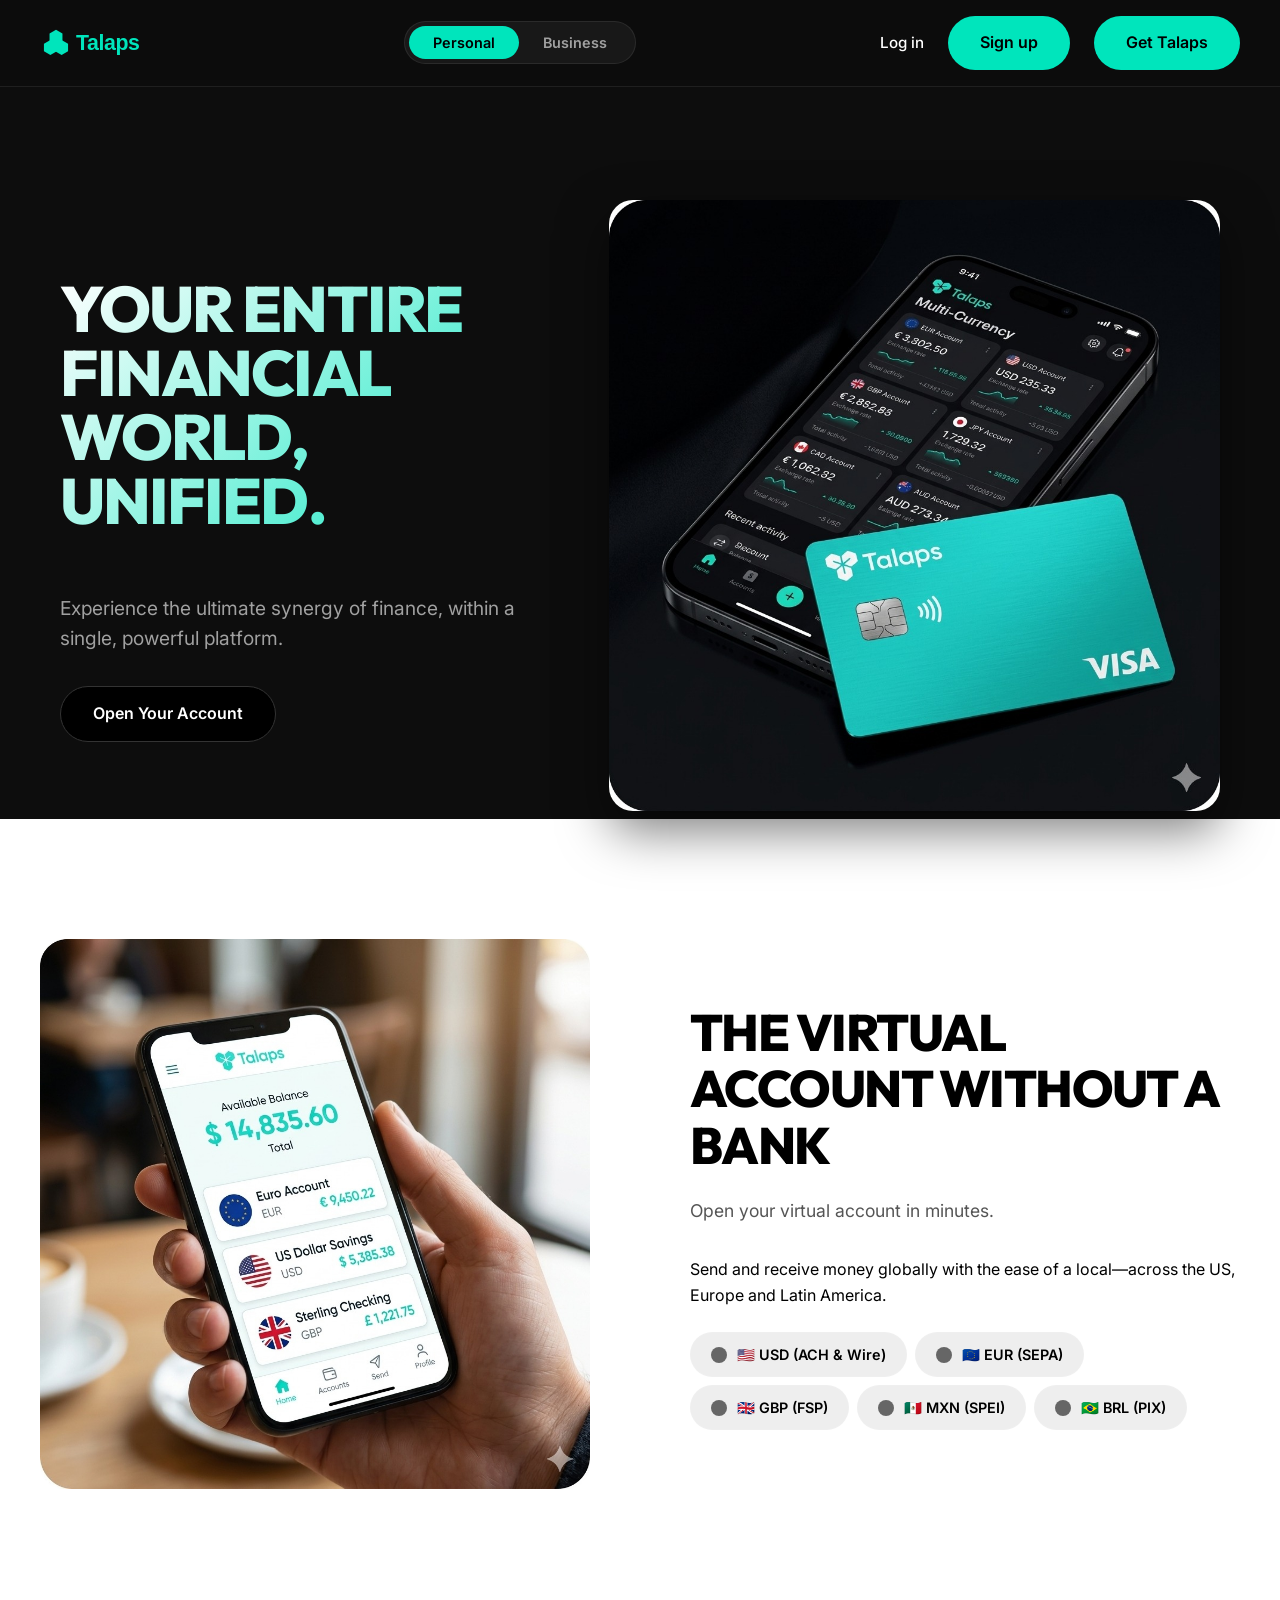
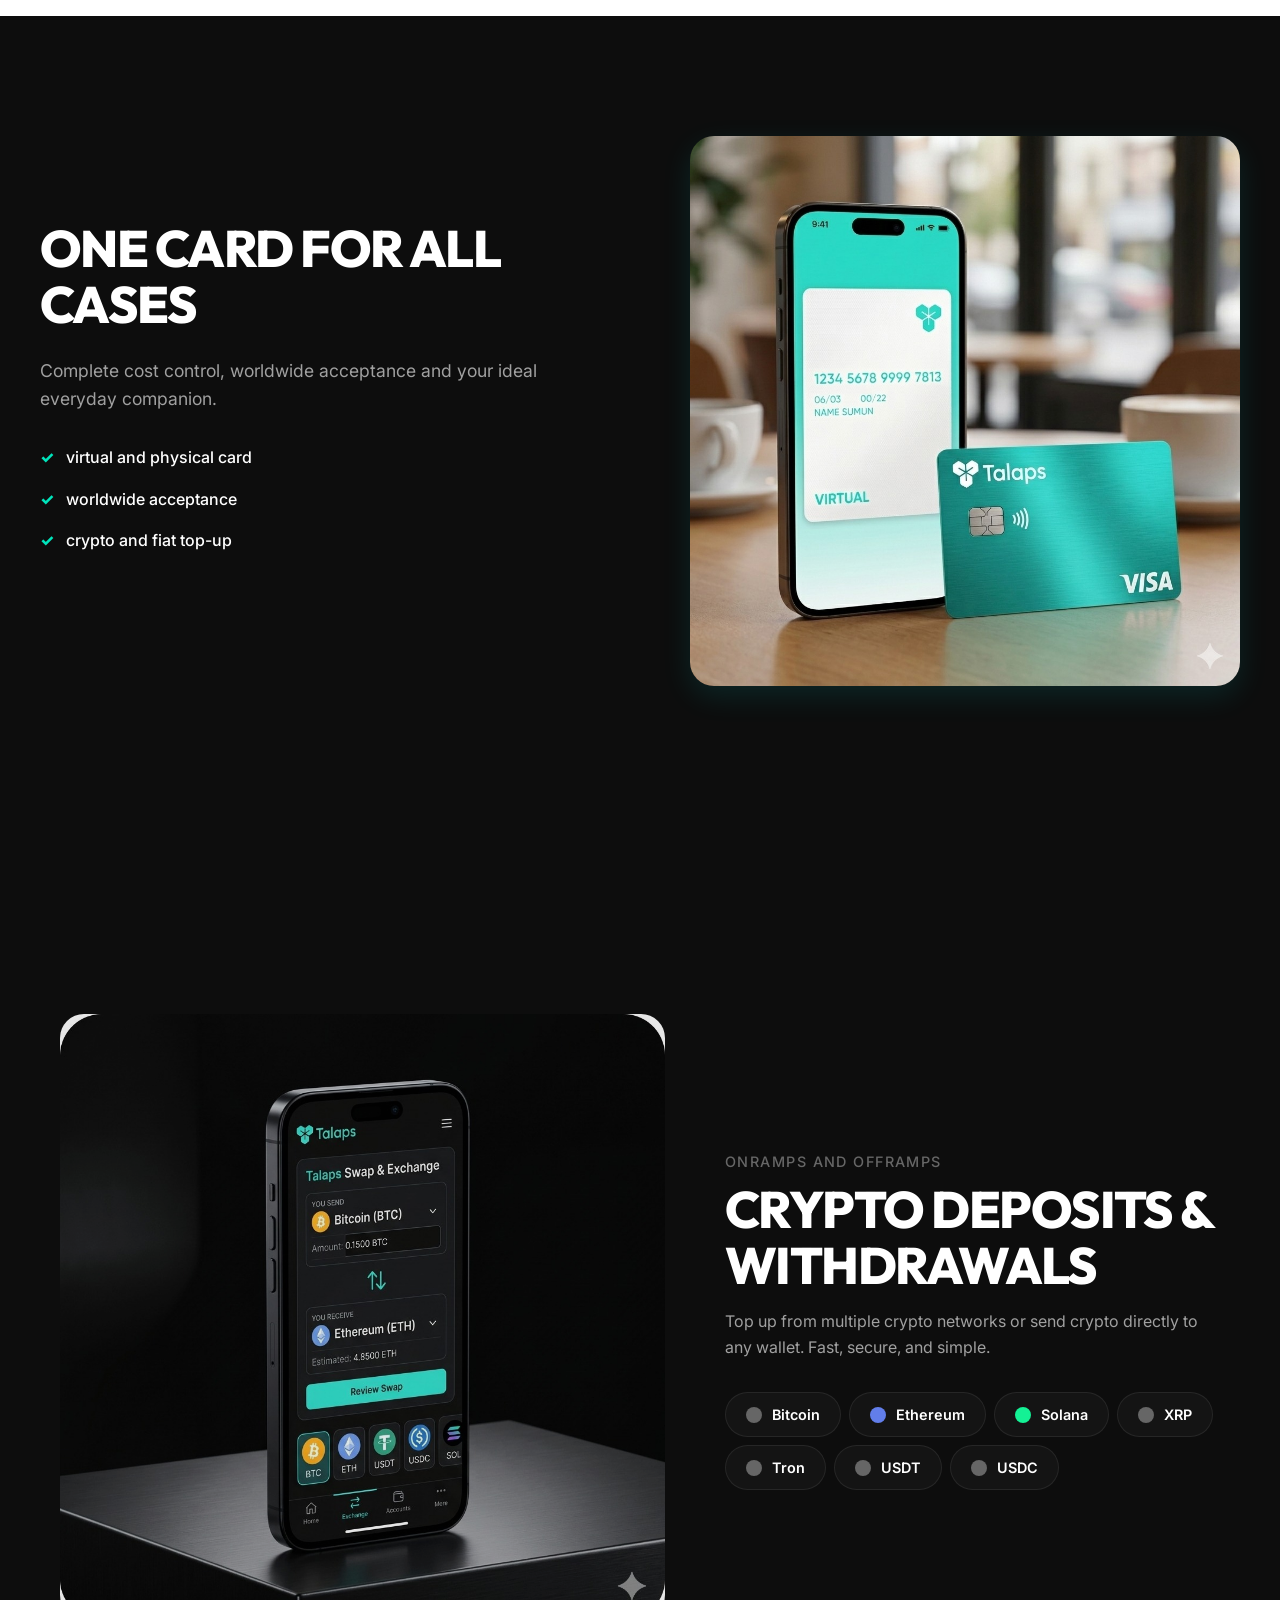
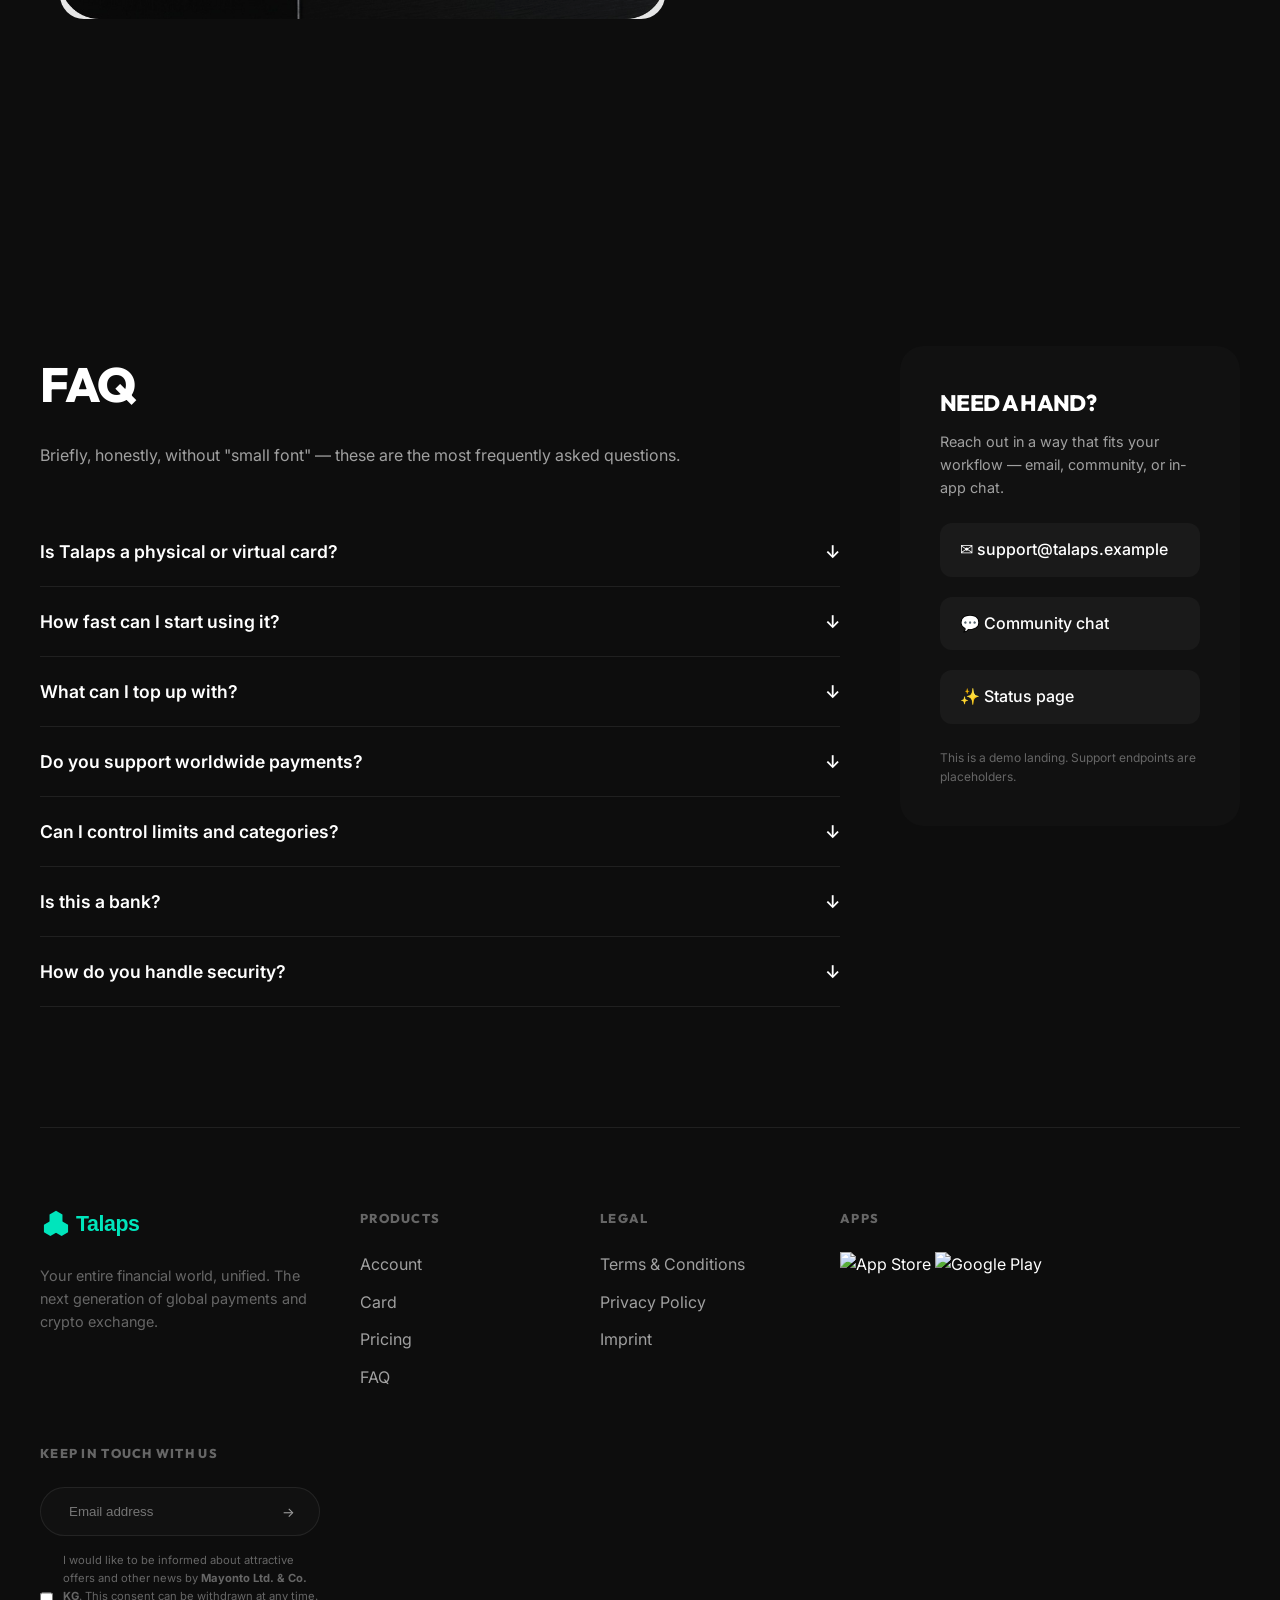
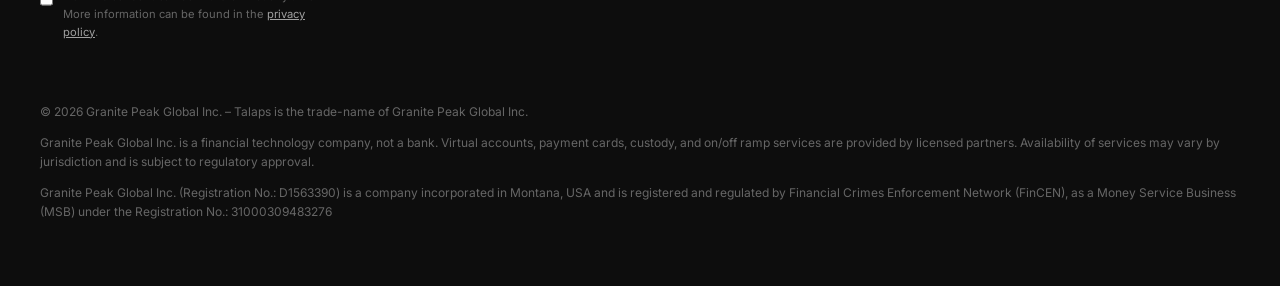
==== index.html @ a63f4180 "Replace site images with user-provided Talaps assets" ====
<!DOCTYPE html>
<html lang="en">

<head>
    <meta charset="UTF-8">
    <meta name="viewport" content="width=device-width, initial-scale=1.0">
    <title>Talaps | Your Entire Financial World, Unified</title>
    <link rel="preconnect" href="https://fonts.googleapis.com">
    <link rel="preconnect" href="https://fonts.gstatic.com" crossorigin>
    <link href="https://fonts.googleapis.com/css2?family=Inter:wght@400;500;600&family=Outfit:wght@700;800&display=swap"
        rel="stylesheet">
    <link rel="stylesheet" href="style.css">
    <script src="app.js" defer></script>
</head>

<body>
    <nav class="navbar">
        <div class="nav-content">
            <a href="#" class="logo">
                <img src="assets/talaps_logo.svg" alt="Talaps Logo" class="logo-img">
            </a>

            <div class="toggle-pill">
                <button class="toggle-btn active" data-type="personal">Personal</button>
                <button class="toggle-btn" data-type="business">Business</button>
            </div>

            <div class="nav-actions">
                <a href="#" class="nav-link">Log in</a>
                <a href="#" class="btn btn-neon">Sign up</a>
                <a href="#" class="btn btn-neon">Get Talaps</a>
            </div>
        </div>
    </nav>

    <main>
        <!-- Hero Section -->
        <section class="hero section container">
            <div class="hero-container">
                <div class="hero-content reveal">
                    <h1 class="section-title text-gradient" style="text-align: left;">YOUR ENTIRE FINANCIAL WORLD,
                        UNIFIED.</h1>
                    <p class="hero-subtitle"
                        style="font-size: 1.2rem; color: var(--text-secondary); margin-bottom: 32px;">Experience the
                        ultimate synergy of finance, within a single, powerful platform.</p>
                    <div class="hero-btns" style="display: flex; align-items: center; gap: 24px;">
                        <a href="#" class="btn btn-dark">Open Your Account</a>
                    </div>
                </div>
                <div class="hero-visual reveal">
                    <img src="assets/hero_visual_talaps.png" alt="Talaps Finance Dashboard" class="hero-img"
                        style="border-radius: 24px; width: 100%; height: auto; object-fit: cover; box-shadow: 0 20px 50px rgba(0,0,0,0.5);">
                </div>
            </div>
        </section>

        <!-- Virtual Account Section -->
        <section class="section white-bg">
            <div class="container feature-grid reversed">
                <div class="feature-visual reveal">
                    <img src="assets/virtual_account_talaps.png" alt="Talaps Mobile App" class="feature-img"
                        style="max-height: 600px; border-radius: 24px; object-fit: contain;">
                </div>
                <div class="feature-content reveal">
                    <h2 class="feature-title">THE VIRTUAL ACCOUNT WITHOUT A BANK</h2>
                    <p class="feature-desc">Open your virtual account in minutes.</p>
                    <p style="margin-bottom: 24px;">Send and receive money globally with the ease of a local—across the US, Europe and Latin America.</p>
                    <div style="display: flex; gap: 8px; flex-wrap: wrap;">
                        <div class="network-item" style="color: #000; background: #eee;">🇺🇸 USD (ACH & Wire)</div>
                        <div class="network-item" style="color: #000; background: #eee;">🇪🇺 EUR (SEPA)</div>
                        <div class="network-item" style="color: #000; background: #eee;">🇬🇧 GBP (FSP)</div>
                        <div class="network-item" style="color: #000; background: #eee;">🇲🇽 MXN (SPEI)</div>
                        <div class="network-item" style="color: #000; background: #eee;">🇧🇷 BRL (PIX)</div>
                    </div>
                </div>
            </div>
        </section>

        <!-- One Card Section -->
        <section class="section">
            <div class="container feature-grid">
                <div class="feature-content reveal">
                    <h2 class="feature-title">ONE CARD FOR ALL CASES</h2>
                    <p class="feature-desc">Complete cost control, worldwide acceptance and your ideal everyday
                        companion.</p>
                    <ul class="feature-list">
                        <li><span class="icon">✓</span> virtual and physical card</li>
                        <li><span class="icon">✓</span> worldwide acceptance</li>
                        <li><span class="icon">✓</span> crypto and fiat top-up</li>
                    </ul>
                </div>
                <div class="feature-visual reveal">
                    <img src="assets/one_card_talaps.png" alt="Talaps Premium Card" class="feature-img"
                        style="border-radius: 24px; box-shadow: 0 10px 30px rgba(0,255,255,0.1);">
                </div>
            </div>
        </section>

        <!-- Crypto Section -->
        <section class="section crypto-section container reveal">
            <div class="crypto-layout">
                <div class="crypto-visual">
                    <img src="assets/crypto_talaps.png" alt="Global Crypto Network" class="feature-img"
                        style="border-radius: 24px; opacity: 0.9;">
                </div>
                <div class="crypto-content">
                    <p
                        style="text-transform: uppercase; color: var(--text-muted); letter-spacing: 0.1em; margin-bottom: 8px; font-size: 0.9rem; font-weight: 500;">
                        Onramps and offramps</p>
                    <h2 class="feature-title" style="margin-bottom: 16px;">Crypto deposits & withdrawals</h2>
                    <p style="color: var(--text-secondary); line-height: 1.6;">Top up from multiple crypto networks or
                        send crypto directly to any wallet. Fast, secure, and simple.</p>
                    <div class="crypto-grid">
                        <div class="network-item" data-net="bitcoin">Bitcoin</div>
                        <div class="network-item" data-net="ethereum">Ethereum</div>
                        <div class="network-item" data-net="solana">Solana</div>
                        <div class="network-item" data-net="xrp">XRP</div>
                        <div class="network-item" data-net="tron">Tron</div>
                        <div class="network-item" data-net="usdt">USDT</div>
                        <div class="network-item" data-net="usdc">USDC</div>
                    </div>
                </div>
    </div>
            </div>
        </section>

        <!-- FAQ Section -->
        <section class="section faq-section container">
            <div class="faq-layout">
                <div class="faq-main reveal">
                    <h2 style="font-size: 3rem; margin-bottom: 20px;">FAQ</h2>
                    <p style="color: var(--text-secondary); margin-bottom: 48px;">Briefly, honestly, without "small
                        font" — these are the most frequently asked questions.</p>

                    <div class="faq-container">
                        <div class="faq-item">
                            <button class="faq-trigger"><span>Is Talaps a physical or virtual
                                    card?</span><span>↓</span></button>
                        </div>
                        <div class="faq-item">
                            <button class="faq-trigger"><span>How fast can I start using
                                    it?</span><span>↓</span></button>
                        </div>
                        <div class="faq-item">
                            <button class="faq-trigger"><span>What can I top up with?</span><span>↓</span></button>
                        </div>
                        <div class="faq-item">
                            <button class="faq-trigger"><span>Do you support worldwide
                                    payments?</span><span>↓</span></button>
                        </div>
                        <div class="faq-item">
                            <button class="faq-trigger"><span>Can I control limits and
                                    categories?</span><span>↓</span></button>
                        </div>
                        <div class="faq-item">
                            <button class="faq-trigger"><span>Is this a bank?</span><span>↓</span></button>
                        </div>
                        <div class="faq-item">
                            <button class="faq-trigger"><span>How do you handle security?</span><span>↓</span></button>
                        </div>
                    </div>
                </div>

                <div class="faq-sidebar reveal">
                    <div class="sidebar-box">
                        <h3 style="font-size: 1.4rem;">Need a hand?</h3>
                        <p style="font-size: 0.9rem; color: var(--text-secondary); margin-top: 8px;">Reach out in a way
                            that fits your workflow — email, community, or in-app chat.</p>

                        <div class="sidebar-links">
                            <a href="#" class="sidebar-link">✉ support@talaps.example</a>
                            <a href="#" class="sidebar-link">💬 Community chat</a>
                            <a href="#" class="sidebar-link">✨ Status page</a>
                        </div>
                        <p style="font-size: 0.75rem; color: var(--text-muted);">This is a demo landing. Support
                            endpoints are placeholders.</p>
                    </div>
                </div>
            </div>
        </section>
    </main>

    <footer class="footer container">
        <div class="footer-grid-4">
            <div class="footer-col" style="grid-column: span 1;">
                <a href="#" class="logo" style="margin-bottom: 24px; display: block;">
                    <img src="assets/talaps_logo.svg" alt="Talaps Logo" class="logo-img" style="height: 32px;">
                </a>
                <p style="color: var(--text-muted); font-size: 0.9rem; margin-bottom: 24px;">Your entire financial world, unified. The next generation of global payments and crypto exchange.</p>
            </div>
            <div class="footer-col">
                <h4>PRODUCTS</h4>
                <a href="#">Account</a>
                <a href="#">Card</a>
                <a href="#">Pricing</a>
                <a href="#">FAQ</a>
            </div>
            <div class="footer-col">
                <h4>LEGAL</h4>
                <a href="#">Terms & Conditions</a>
                <a href="#">Privacy Policy</a>
                <a href="#">Imprint</a>
            </div>
            <div class="footer-col">
                <h4>APPS</h4>
                <img src="https://upload.wikimedia.org/wikipedia/commons/3/3c/Download_on_the_App_Store_Badge.svg"
                    class="app-badge" alt="App Store">
                <img src="https://upload.wikimedia.org/wikipedia/commons/7/78/Google_Play_Store_badge_EN.svg"
                    class="app-badge" alt="Google Play">
            </div>
            <div class="footer-col">
                <h4>KEEP IN TOUCH WITH US</h4>
                <div class="newsletter-box">
                    <input type="text" placeholder="Email address">
                    <button>→</button>
                </div>
                <div style="display: flex; gap: 10px; margin-top: 16px;">
                    <input type="checkbox" id="news" style="margin-top: 4px;">
                    <label for="news" style="font-size: 0.7rem; color: var(--text-muted);">I would like to be informed
                        about attractive offers and other news by <strong>Mayonto Ltd. & Co. KG</strong>. This consent
                        can be withdrawn at any time. More information can be found in the <a href="#"
                            style="text-decoration: underline; display: inline;">privacy policy</a>.</label>
                </div>
            </div>
        </div>

        <div class="fine-print">
            <p>© 2026 Granite Peak Global Inc. – Talaps is the trade-name of Granite Peak Global Inc.</p>
            <p style="margin-top: 12px;">Granite Peak Global Inc. is a financial technology company, not a bank. Virtual
                accounts, payment cards, custody, and on/off ramp services are provided by licensed partners.
                Availability of services may vary by jurisdiction and is subject to regulatory approval.</p>
            <p style="margin-top: 12px;">Granite Peak Global Inc. (Registration No.: D1563390) is a company incorporated
                in Montana, USA and is registered and regulated by Financial Crimes Enforcement Network (FinCEN), as a
                Money Service Business (MSB) under the Registration No.: 31000309483276</p>
        </div>
    </footer>
</body>

</html>
---- style.css ----
:root {
    /* Color Palette */
    --neon-green: #00e5bc;
    /* Updated to the new Talaps Cyan */
    --neon-green-dim: rgba(0, 229, 188, 0.15);
    --neon-green-hover: #00f0c6;
    --bg-dark: #0D0D0D;
    --bg-card: #141414;
    --bg-glass: rgba(255, 255, 255, 0.03);
    --border-glass: rgba(255, 255, 255, 0.08);
    --text-primary: #FFFFFF;
    --text-secondary: #A0A0A0;
    --text-muted: #666666;

    /* Typography */
    --font-heading: 'Outfit', sans-serif;
    --font-body: 'Inter', sans-serif;

    /* Spacing */
    --container-width: 1200px;
    --section-padding: 120px 20px;
    --transition-smooth: all 0.4s cubic-bezier(0.23, 1, 0.32, 1);
}

* {
    margin: 0;
    padding: 0;
    box-sizing: border-box;
}

body {
    background-color: var(--bg-dark);
    color: var(--text-primary);
    font-family: var(--font-body);
    line-height: 1.6;
    overflow-x: hidden;
    -webkit-font-smoothing: antialiased;
}

h1,
h2,
h3,
h4 {
    font-family: var(--font-heading);
    font-weight: 800;
    /* Extra bold for premium feel */
    letter-spacing: -0.03em;
    text-transform: uppercase;
}

a {
    text-decoration: none;
    color: inherit;
    transition: var(--transition-smooth);
}

ul {
    list-style: none;
}

button {
    cursor: pointer;
    border: none;
    background: none;
    font-family: inherit;
    transition: var(--transition-smooth);
}

/* Premium Glows */
.neon-glow {
    box-shadow: 0 0 20px rgba(153, 255, 0, 0.2);
}

/* Utilities */
.container {
    max-width: var(--container-width);
    margin: 0 auto;
    padding: 0 20px;
}

.section-title {
    font-size: clamp(2.5rem, 6vw, 4rem);
    text-align: center;
    margin-bottom: 60px;
    line-height: 1;
}

.text-gradient {
    background: linear-gradient(135deg, #fff 0%, #00e5bc 100%);
    -webkit-background-clip: text;
    background-clip: text;
    -webkit-text-fill-color: transparent;
}

.glass-card {
    background: rgba(255, 255, 255, 0.02);
    backdrop-filter: blur(20px);
    -webkit-backdrop-filter: blur(20px);
    border: 1px solid rgba(255, 255, 255, 0.05);
    border-radius: 28px;
    transition: var(--transition-smooth);
}

.glass-card:hover {
    border-color: rgba(153, 255, 0, 0.3);
    background: rgba(255, 255, 255, 0.05);
}

/* Buttons */
.btn {
    display: inline-flex;
    align-items: center;
    justify-content: center;
    padding: 14px 32px;
    border-radius: 100px;
    font-weight: 600;
    font-size: 1rem;
    gap: 10px;
}

.btn-neon {
    background-color: var(--neon-green);
    color: #000;
}

.btn-dark {
    background-color: #000;
    color: #fff;
    border: 1px solid #333;
}

.btn-dark:hover {
    background-color: #111;
    transform: translateY(-2px);
}

.btn-inline {
    background: none;
    color: var(--text-primary);
    padding: 0;
    font-weight: 500;
    gap: 8px;
}

.btn-inline:hover .arrow {
    transform: translateX(5px);
}

.btn-neon:hover {
    background-color: var(--neon-green-hover);
    transform: translateY(-2px);
    box-shadow: 0 10px 40px rgba(0, 229, 188, 0.4);
}

/* Animations */
.reveal {
    opacity: 0;
    transform: translateY(30px);
    transition: opacity 0.8s ease-out, transform 0.8s ease-out;
}

.reveal.active {
    opacity: 1;
    transform: translateY(0);
}

/* Feature Sections */
.white-bg {
    background-color: #FFFFFF;
    color: #000;
}

.feature-grid {
    display: grid;
    grid-template-columns: 1fr 1fr;
    gap: 100px;
    align-items: center;
    padding: 120px 0;
    min-height: 600px; /* Ensure content has room to center */
}

.feature-content {
    display: flex;
    flex-direction: column;
    justify-content: center;
}

.feature-grid.reversed {
    grid-template-columns: 1fr 1fr;
}

.feature-title {
    font-size: clamp(2rem, 4vw, 3.2rem);
    line-height: 1.1;
    margin-bottom: 24px;
    text-transform: uppercase;
}

.feature-desc {
    font-size: 1.1rem;
    color: var(--text-secondary);
    margin-bottom: 32px;
}

.white-bg .feature-desc {
    color: #555;
}

.feature-list {
    margin-bottom: 40px;
}

.feature-list li {
    display: flex;
    align-items: flex-start;
    gap: 12px;
    margin-bottom: 16px;
    font-weight: 500;
}

.feature-list .icon {
    color: var(--neon-green);
    font-weight: 800;
}

.feature-img {
    width: 100%;
    border-radius: 32px;
}

/* Crypto Section Refined */
.crypto-layout {
    display: grid;
    grid-template-columns: 1.1fr 0.9fr;
    gap: 60px;
    align-items: center;
    padding: 200px 0; /* Increased for "wider in height" request */
}

.crypto-content {
    text-align: left;
}

.crypto-grid {
    display: flex;
    flex-wrap: wrap;
    gap: 8px;
    margin-top: 32px;
}

.network-item {
    display: flex;
    align-items: center;
    gap: 10px;
    padding: 10px 20px;
    background: #141414;
    border: 1px solid rgba(255, 255, 255, 0.08);
    border-radius: 100px;
    font-size: 0.9rem;
    font-weight: 600;
    color: #fff;
    transition: var(--transition-smooth);
}

.network-item:hover {
    background: #1A1A1A;
    border-color: rgba(255, 255, 255, 0.2);
    transform: translateY(-2px);
}

.network-item::before {
    content: "";
    width: 16px;
    height: 16px;
    border-radius: 50%;
    background: var(--text-muted);
    /* Placeholder for icons */
}

/* Colors for specific networks to match icons */
.network-item[data-net="arbitrum"]::before {
    background: #28a0f0;
}

.network-item[data-net="polygon"]::before {
    background: #8247e5;
}

.network-item[data-net="solana"]::before {
    background: #14f195;
}

.network-item[data-net="optimism"]::before {
    background: #ff0420;
}

.network-item[data-net="base"]::before {
    background: #0052ff;
}

.network-item[data-net="ethereum"]::before {
    background: #627eea;
}

.network-item[data-net="world"]::before {
    background: #fff;
}

.network-item[data-net="bnb"]::before {
    background: #f3ba2f;
}

.network-item[data-net="mode"]::before {
    background: #dffe00;
}

/* FAQ Section */
.faq-section {
    padding: 120px 0;
}

.faq-layout {
    display: grid;
    grid-template-columns: 1fr 340px;
    gap: 60px;
}

.faq-item {
    border-bottom: 1px solid var(--border-glass);
    border-radius: 0;
    margin-bottom: 0;
}

.faq-trigger {
    width: 100%;
    display: flex;
    justify-content: space-between;
    align-items: center;
    padding: 24px 0;
    font-size: 1.1rem;
    font-weight: 600;
    color: #fff;
    text-align: left;
}

.faq-sidebar .sidebar-box {
    padding: 40px;
    background: #111;
    border-radius: 24px;
}

.sidebar-links {
    display: flex;
    flex-direction: column;
    gap: 20px;
    margin: 24px 0;
}

.sidebar-link {
    display: flex;
    align-items: center;
    gap: 12px;
    padding: 14px 20px;
    background: #1a1a1a;
    border-radius: 12px;
    font-weight: 500;
}

/* Footer Section */
.footer {
    border-top: 1px solid var(--border-glass);
    padding: 80px 0 40px;
}

.footer-grid-4 {
    display: grid;
    grid-template-columns: 1fr 1fr 1fr 2fr;
    gap: 40px;
    margin-bottom: 60px;
}

.footer-col h4 {
    margin-bottom: 24px;
    font-size: 0.8rem;
    letter-spacing: 0.1em;
    color: var(--text-muted);
}

.footer-col a {
    display: block;
    margin-bottom: 12px;
    color: var(--text-secondary);
}

.app-badge {
    height: 40px;
    margin-bottom: 12px;
}

.newsletter-box {
    background: #111;
    padding: 4px;
    border-radius: 100px;
    display: flex;
    border: 1px solid var(--border-glass);
}

.newsletter-box input {
    flex: 1;
    background: none;
    border: none;
    padding: 12px 24px;
    color: #fff;
    outline: none;
}

.newsletter-box button {
    background: none;
    color: var(--text-secondary);
    padding: 0 20px;
}

.fine-print {
    font-size: 0.75rem;
    color: var(--text-muted);
    line-height: 1.6;
    margin-bottom: 24px;
}

.copyright {
    font-size: 0.8rem;
    color: var(--text-muted);
    padding-top: 32px;
    border-top: 1px solid var(--border-glass);
}

/* Navbar */
.navbar {
    position: fixed;
    top: 0;
    left: 0;
    width: 100%;
    max-width: none;
    background: rgba(13, 13, 13, 0.9);
    backdrop-filter: blur(24px);
    -webkit-backdrop-filter: blur(24px);
    border-bottom: 1px solid var(--border-glass);
    padding: 16px 40px;
    border-radius: 0;
    z-index: 1000;
    transition: var(--transition-smooth);
}

.navbar.scrolled {
    padding: 10px 40px;
    background: rgba(13, 13, 13, 0.95);
    border-color: rgba(255, 255, 255, 0.12);
    box-shadow: 0 10px 40px rgba(0, 0, 0, 0.4);
}

.logo-img {
    height: 32px;
    width: auto;
    display: block;
    transition: var(--transition-smooth);
}

.logo:hover .logo-img {
    filter: drop-shadow(0 0 8px rgba(0, 229, 188, 0.4));
}

.toggle-pill {
    display: flex;
    background: rgba(255, 255, 255, 0.05);
    padding: 4px;
    border-radius: 100px;
    border: 1px solid var(--border-glass);
}

.toggle-btn {
    padding: 8px 24px;
    border-radius: 100px;
    font-size: 0.9rem;
    font-weight: 600;
    color: var(--text-secondary);
    transition: var(--transition-smooth);
}

.toggle-btn.active {
    background: var(--neon-green);
    color: #000;
}

.nav-content {
    display: flex;
    align-items: center;
    justify-content: space-between;
    width: 100%;
    max-width: 1400px; /* Increased from 1200px to match "width of the page" look */
    margin: 0 auto;
}

.nav-actions {
    display: flex;
    align-items: center;
    gap: 24px;
}

.nav-link {
    font-weight: 500;
    font-size: 0.95rem;
    color: var(--text-primary);
}

.nav-link:hover {
    color: var(--neon-green);
}

.hero {
    padding-top: 200px;
    text-align: left;
}

.hero-content {
    max-width: 600px;
}

.hero-container {
    display: grid;
    grid-template-columns: 1fr 1.2fr;
    gap: 40px;
    align-items: center;
}

.hero-img {
    width: 100%;
}

@media (max-width: 1024px) {

    .feature-grid,
    .hero-container {
        grid-template-columns: 1fr;
        text-align: center;
        gap: 60px;
    }

    .hero-content {
        margin: 0 auto;
        text-align: center !important;
    }

    .hero-btns {
        justify-content: center;
    }

    .feature-grid.reversed .feature-visual {
        order: -1;
    }
}

@media (max-width: 768px) {
    :root {
        --section-padding: 80px 20px;
    }

    .navbar {
        width: 95%;
        top: 16px;
        padding: 12px 16px !important;
        border-radius: 24px;
    }

    .nav-content {
        flex-wrap: wrap;
    }

    .logo-text {
        font-size: 1.2rem;
    }

    .toggle-pill {
        display: flex;
        flex: 1;
        margin-left: 12px;
    }

    .toggle-btn {
        flex: 1;
        padding: 8px 10px;
        font-size: 0.9rem;
    }

    .nav-content .btn-neon {
        width: 100%;
        margin-top: 12px;
    }

    .hero {
        padding-top: 160px;
    }

    .section-title {
        font-size: 2.5rem;
    }

    .feature-title {
        font-size: 2rem;
    }

    .crypto-layout {
        grid-template-columns: 1fr;
        gap: 40px;
    }

    .faq-layout {
        grid-template-columns: 1fr;
    }

    .footer-grid-4 {
        grid-template-columns: repeat(2, 1fr);
    }
}

@media (max-width: 480px) {
    :root {
        --section-padding: 60px 20px;
    }

    .navbar {
        padding: 8px 12px;
    }

    .btn-neon {
        padding: 10px 20px;
        font-size: 0.9rem;
    }

    .hero-btns {
        flex-direction: column;
        width: 100%;
    }

    .hero-btns .btn {
        width: 100%;
    }

    .footer-grid-4 {
        grid-template-columns: 1fr;
    }

    .newsletter-box {
        width: 100%;
    }
}
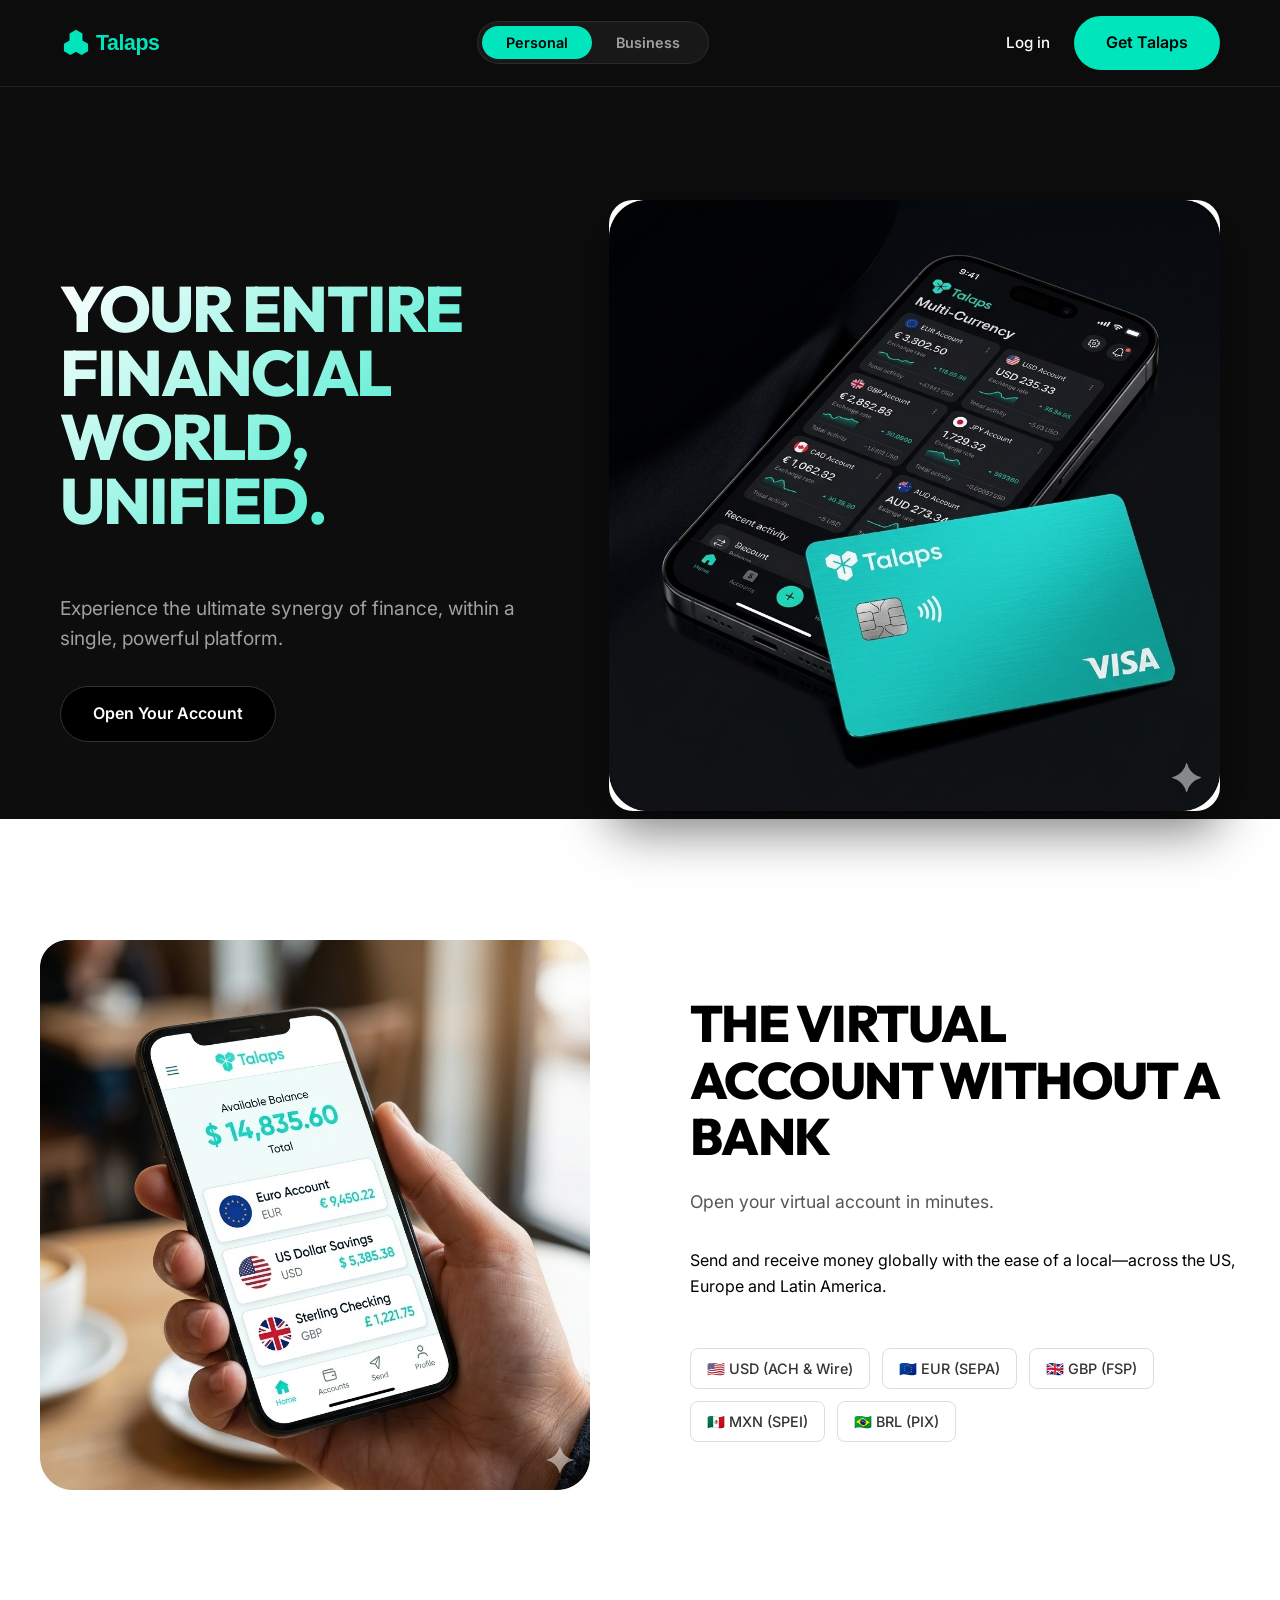
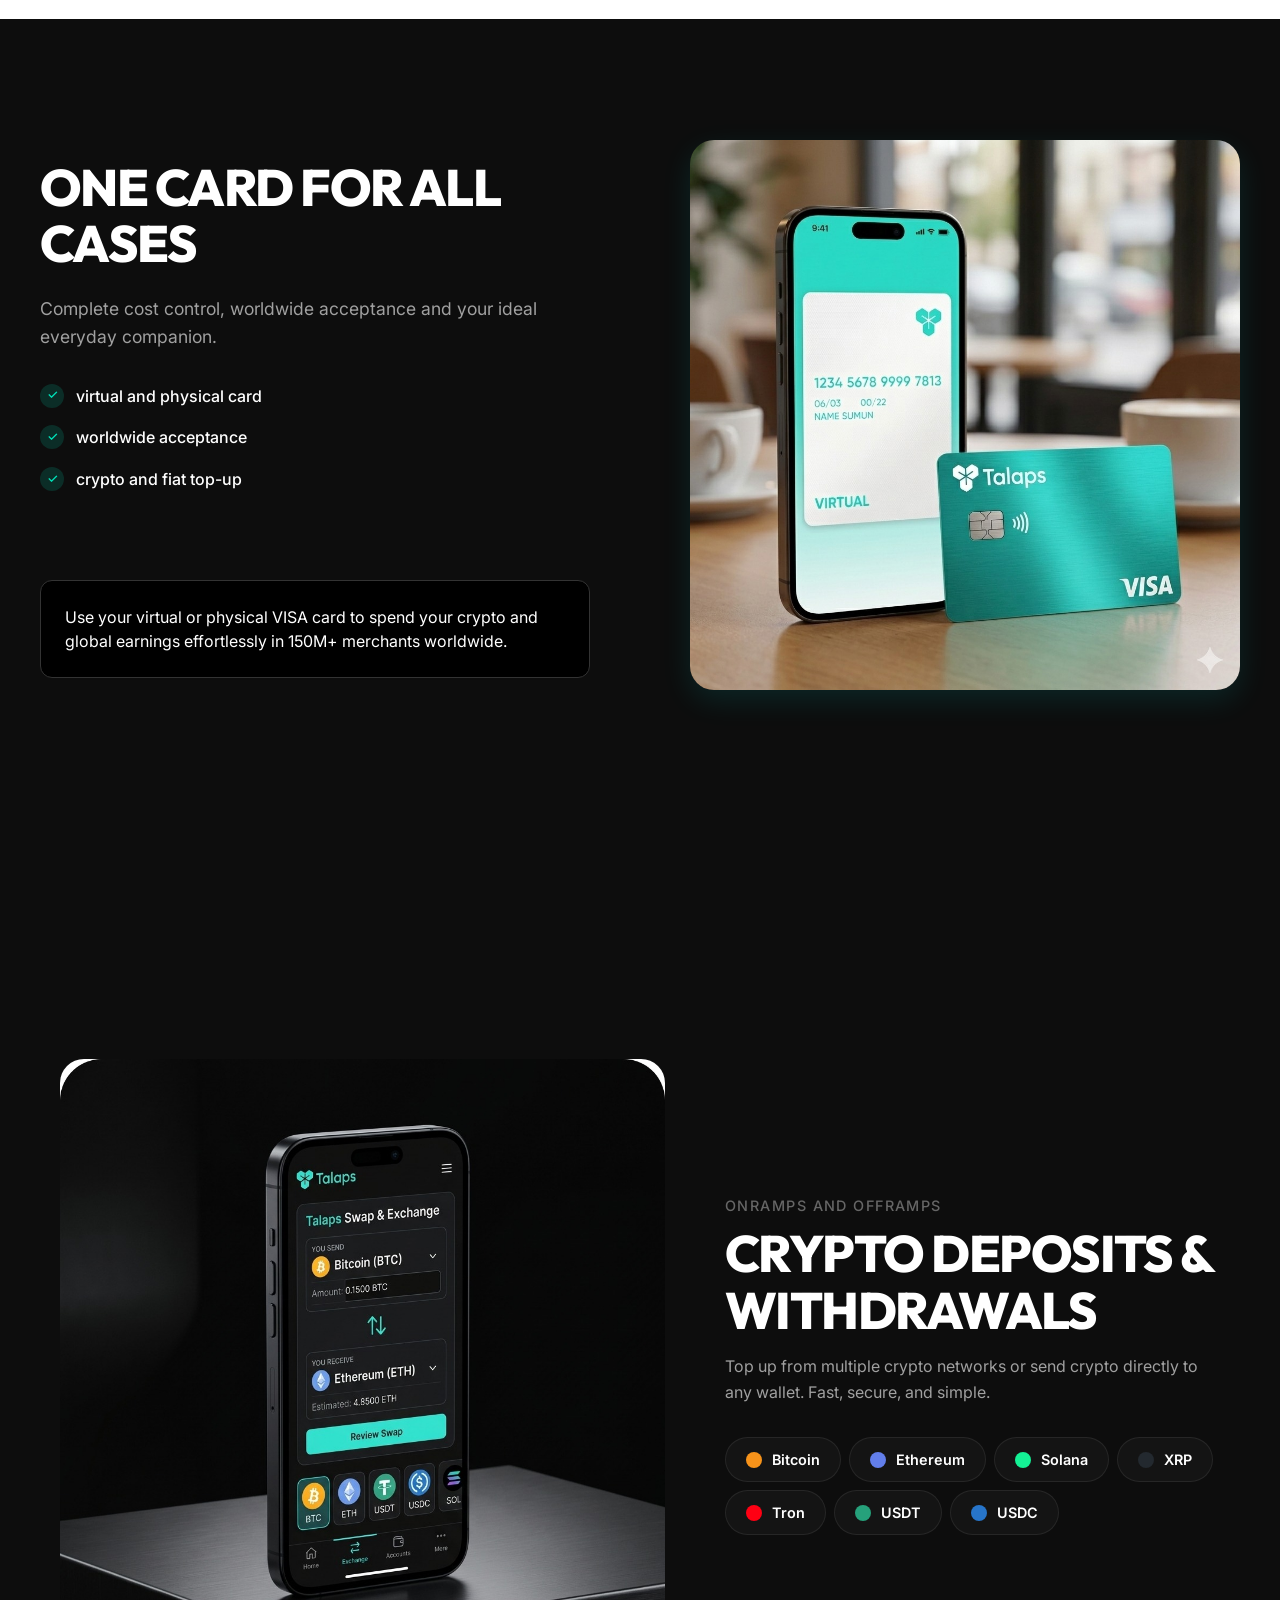
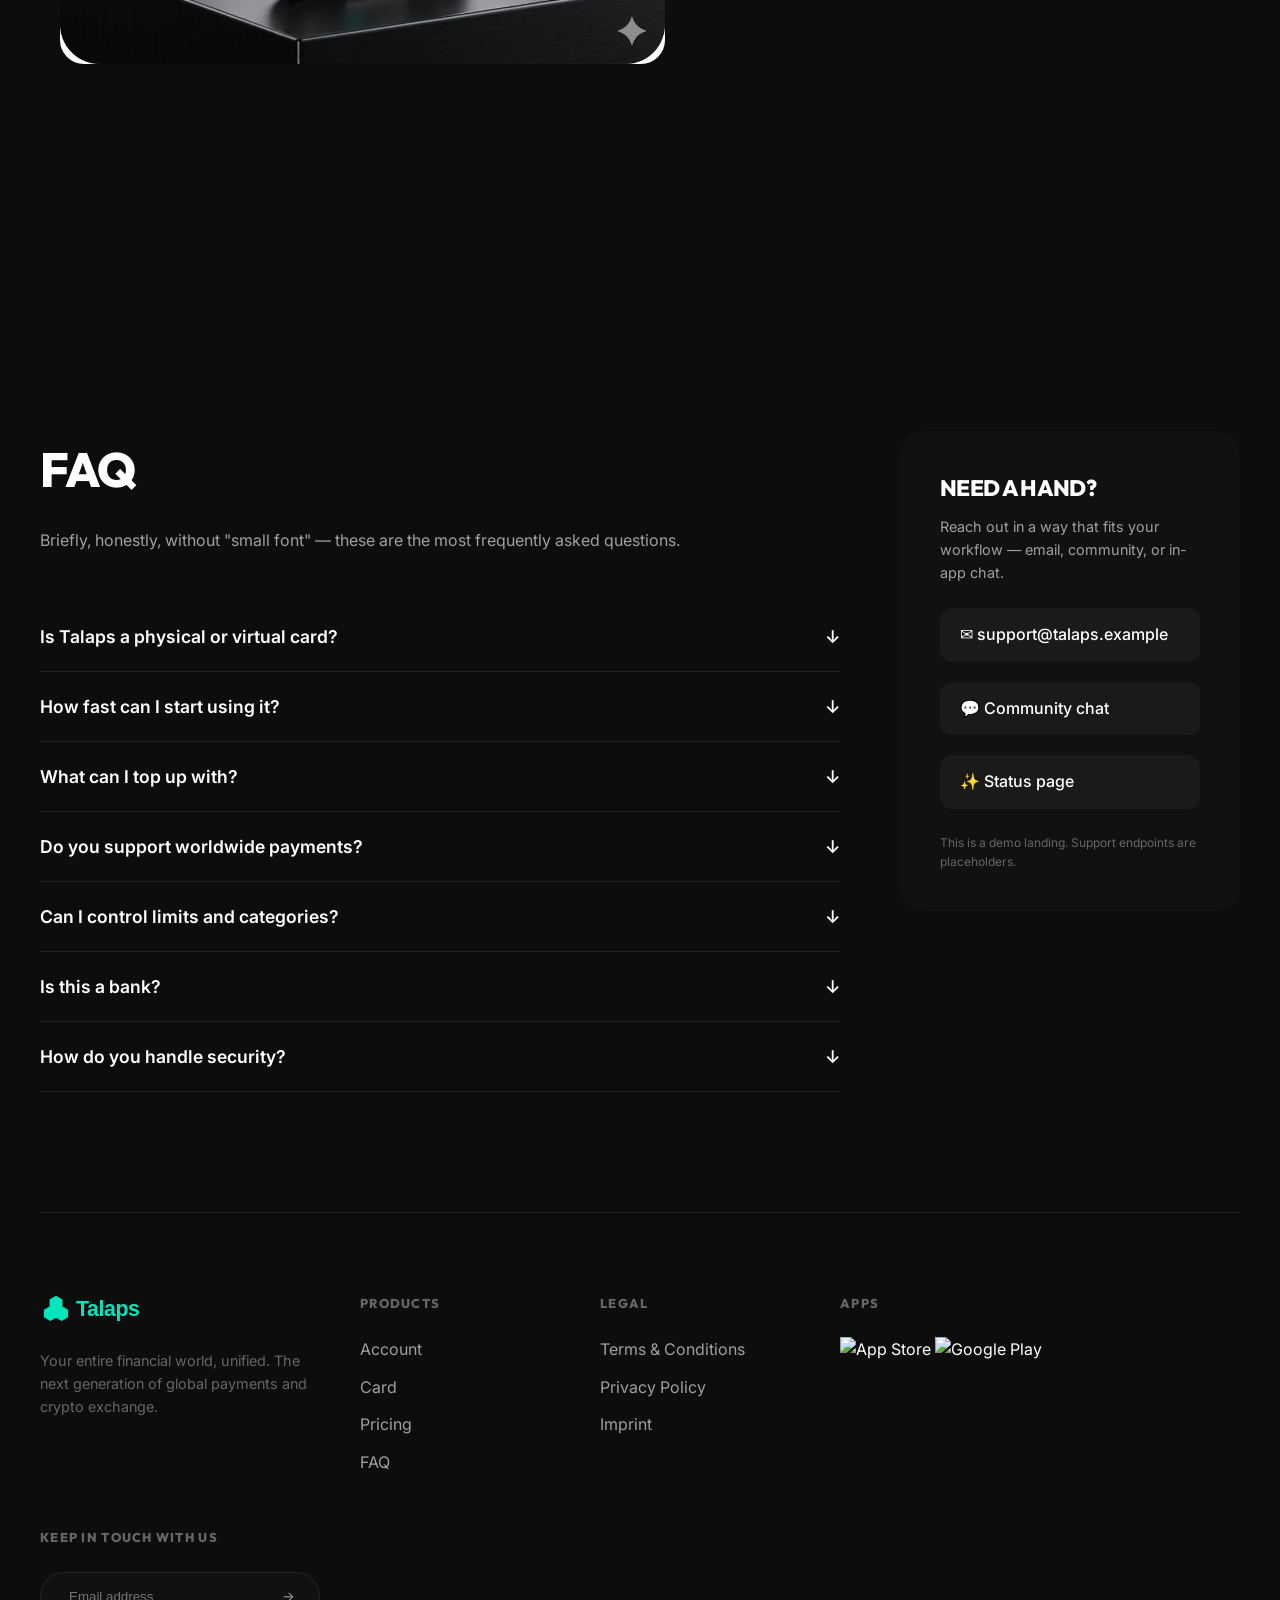
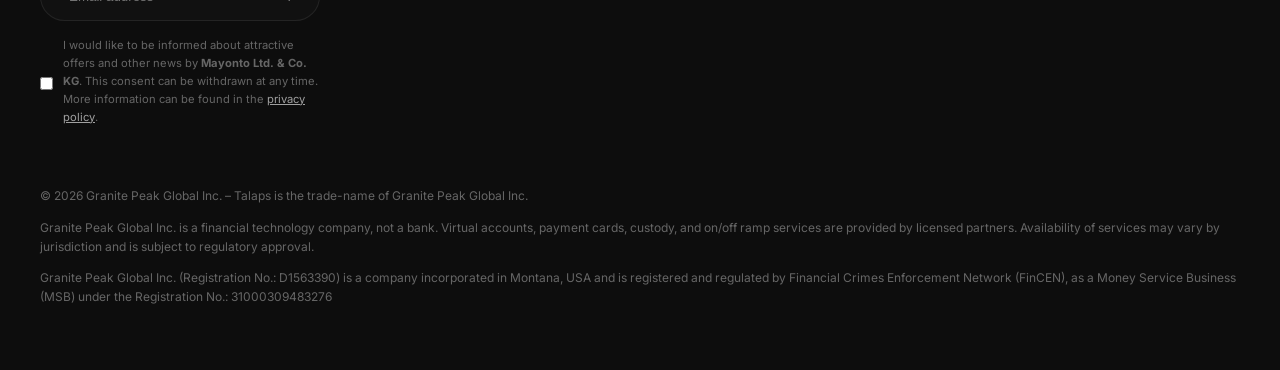
==== commit fe8144c5: "feat: update website imagery and apply layout refinements based on design screenshots" ====
--- a/index.html
+++ b/index.html
@@ -27,7 +27,6 @@
 
             <div class="nav-actions">
                 <a href="#" class="nav-link">Log in</a>
-                <a href="#" class="btn btn-neon">Sign up</a>
                 <a href="#" class="btn btn-neon">Get Talaps</a>
             </div>
         </div>
@@ -48,7 +47,7 @@
                     </div>
                 </div>
                 <div class="hero-visual reveal">
-                    <img src="assets/hero_visual_talaps.png" alt="Talaps Finance Dashboard" class="hero-img"
+                    <img src="assets/talaps_v3_hero.png" alt="Talaps Finance Dashboard" class="hero-img"
                         style="border-radius: 24px; width: 100%; height: auto; object-fit: cover; box-shadow: 0 20px 50px rgba(0,0,0,0.5);">
                 </div>
             </div>
@@ -58,19 +57,19 @@
         <section class="section white-bg">
             <div class="container feature-grid reversed">
                 <div class="feature-visual reveal">
-                    <img src="assets/virtual_account_talaps.png" alt="Talaps Mobile App" class="feature-img"
+                    <img src="assets/talaps_v3_virtual_account.jpg" alt="Talaps Mobile App" class="feature-img"
                         style="max-height: 600px; border-radius: 24px; object-fit: contain;">
                 </div>
                 <div class="feature-content reveal">
                     <h2 class="feature-title">THE VIRTUAL ACCOUNT WITHOUT A BANK</h2>
                     <p class="feature-desc">Open your virtual account in minutes.</p>
                     <p style="margin-bottom: 24px;">Send and receive money globally with the ease of a local—across the US, Europe and Latin America.</p>
-                    <div style="display: flex; gap: 8px; flex-wrap: wrap;">
-                        <div class="network-item" style="color: #000; background: #eee;">🇺🇸 USD (ACH & Wire)</div>
-                        <div class="network-item" style="color: #000; background: #eee;">🇪🇺 EUR (SEPA)</div>
-                        <div class="network-item" style="color: #000; background: #eee;">🇬🇧 GBP (FSP)</div>
-                        <div class="network-item" style="color: #000; background: #eee;">🇲🇽 MXN (SPEI)</div>
-                        <div class="network-item" style="color: #000; background: #eee;">🇧🇷 BRL (PIX)</div>
+                    <div style="display: flex; gap: 12px; flex-wrap: wrap; margin-top: 24px;">
+                        <div class="network-badge">🇺🇸 USD (ACH & Wire)</div>
+                        <div class="network-badge">🇪🇺 EUR (SEPA)</div>
+                        <div class="network-badge">🇬🇧 GBP (FSP)</div>
+                        <div class="network-badge">🇲🇽 MXN (SPEI)</div>
+                        <div class="network-badge">🇧🇷 BRL (PIX)</div>
                     </div>
                 </div>
             </div>
@@ -88,9 +87,12 @@
                         <li><span class="icon">✓</span> worldwide acceptance</li>
                         <li><span class="icon">✓</span> crypto and fiat top-up</li>
                     </ul>
+                    <div class="card-info-box">
+                        Use your virtual or physical VISA card to spend your crypto and global earnings effortlessly in 150M+ merchants worldwide.
+                    </div>
                 </div>
                 <div class="feature-visual reveal">
-                    <img src="assets/one_card_talaps.png" alt="Talaps Premium Card" class="feature-img"
+                    <img src="assets/talaps_v3_one_card.jpg" alt="Talaps Premium Card" class="feature-img"
                         style="border-radius: 24px; box-shadow: 0 10px 30px rgba(0,255,255,0.1);">
                 </div>
             </div>
@@ -100,8 +102,8 @@
         <section class="section crypto-section container reveal">
             <div class="crypto-layout">
                 <div class="crypto-visual">
-                    <img src="assets/crypto_talaps.png" alt="Global Crypto Network" class="feature-img"
-                        style="border-radius: 24px; opacity: 0.9;">
+                    <img src="assets/talaps_v3_crypto.png" alt="Global Crypto Network" class="feature-img"
+                        style="border-radius: 24px; opacity: 1;">
                 </div>
                 <div class="crypto-content">
                     <p
--- a/style.css
+++ b/style.css
@@ -176,7 +176,7 @@
     gap: 100px;
     align-items: center;
     padding: 120px 0;
-    min-height: 600px; /* Ensure content has room to center */
+    min-height: 800px; /* Increased to allow better centering */
 }
 
 .feature-content {
@@ -220,7 +220,25 @@
 
 .feature-list .icon {
     color: var(--neon-green);
-    font-weight: 800;
+    display: flex;
+    align-items: center;
+    justify-content: center;
+    width: 24px;
+    height: 24px;
+    background: var(--neon-green-dim);
+    border-radius: 50%;
+    font-size: 0.8rem;
+}
+
+.card-info-box {
+    background: #000;
+    border: 1px solid #333;
+    padding: 24px;
+    border-radius: 12px;
+    margin-top: 32px;
+    color: var(--text-primary);
+    font-size: 1rem;
+    line-height: 1.5;
 }
 
 .feature-img {
@@ -234,7 +252,7 @@
     grid-template-columns: 1.1fr 0.9fr;
     gap: 60px;
     align-items: center;
-    padding: 200px 0; /* Increased for "wider in height" request */
+    padding: 240px 0; /* Increased for "wider in height" request */
 }
 
 .crypto-content {
@@ -278,8 +296,37 @@
 }
 
 /* Colors for specific networks to match icons */
-.network-item[data-net="arbitrum"]::before {
-    background: #28a0f0;
+.network-item[data-net="bitcoin"]::before {
+    background: #f7931a;
+}
+
+.network-item[data-net="xrp"]::before {
+    background: #23292f;
+}
+
+.network-item[data-net="tron"]::before {
+    background: #ff0013;
+}
+
+.network-item[data-net="usdt"]::before {
+    background: #26a17b;
+}
+
+.network-item[data-net="usdc"]::before {
+    background: #2775ca;
+}
+
+.network-badge {
+    padding: 8px 16px;
+    background: #fff;
+    border: 1px solid #ddd;
+    border-radius: 8px;
+    font-size: 0.9rem;
+    font-weight: 500;
+    color: #333;
+    display: flex;
+    align-items: center;
+    gap: 8px;
 }
 
 .network-item[data-net="polygon"]::before {
@@ -445,7 +492,7 @@
     backdrop-filter: blur(24px);
     -webkit-backdrop-filter: blur(24px);
     border-bottom: 1px solid var(--border-glass);
-    padding: 16px 40px;
+    padding: 16px 60px;
     border-radius: 0;
     z-index: 1000;
     transition: var(--transition-smooth);
@@ -496,7 +543,6 @@
     align-items: center;
     justify-content: space-between;
     width: 100%;
-    max-width: 1400px; /* Increased from 1200px to match "width of the page" look */
     margin: 0 auto;
 }
 
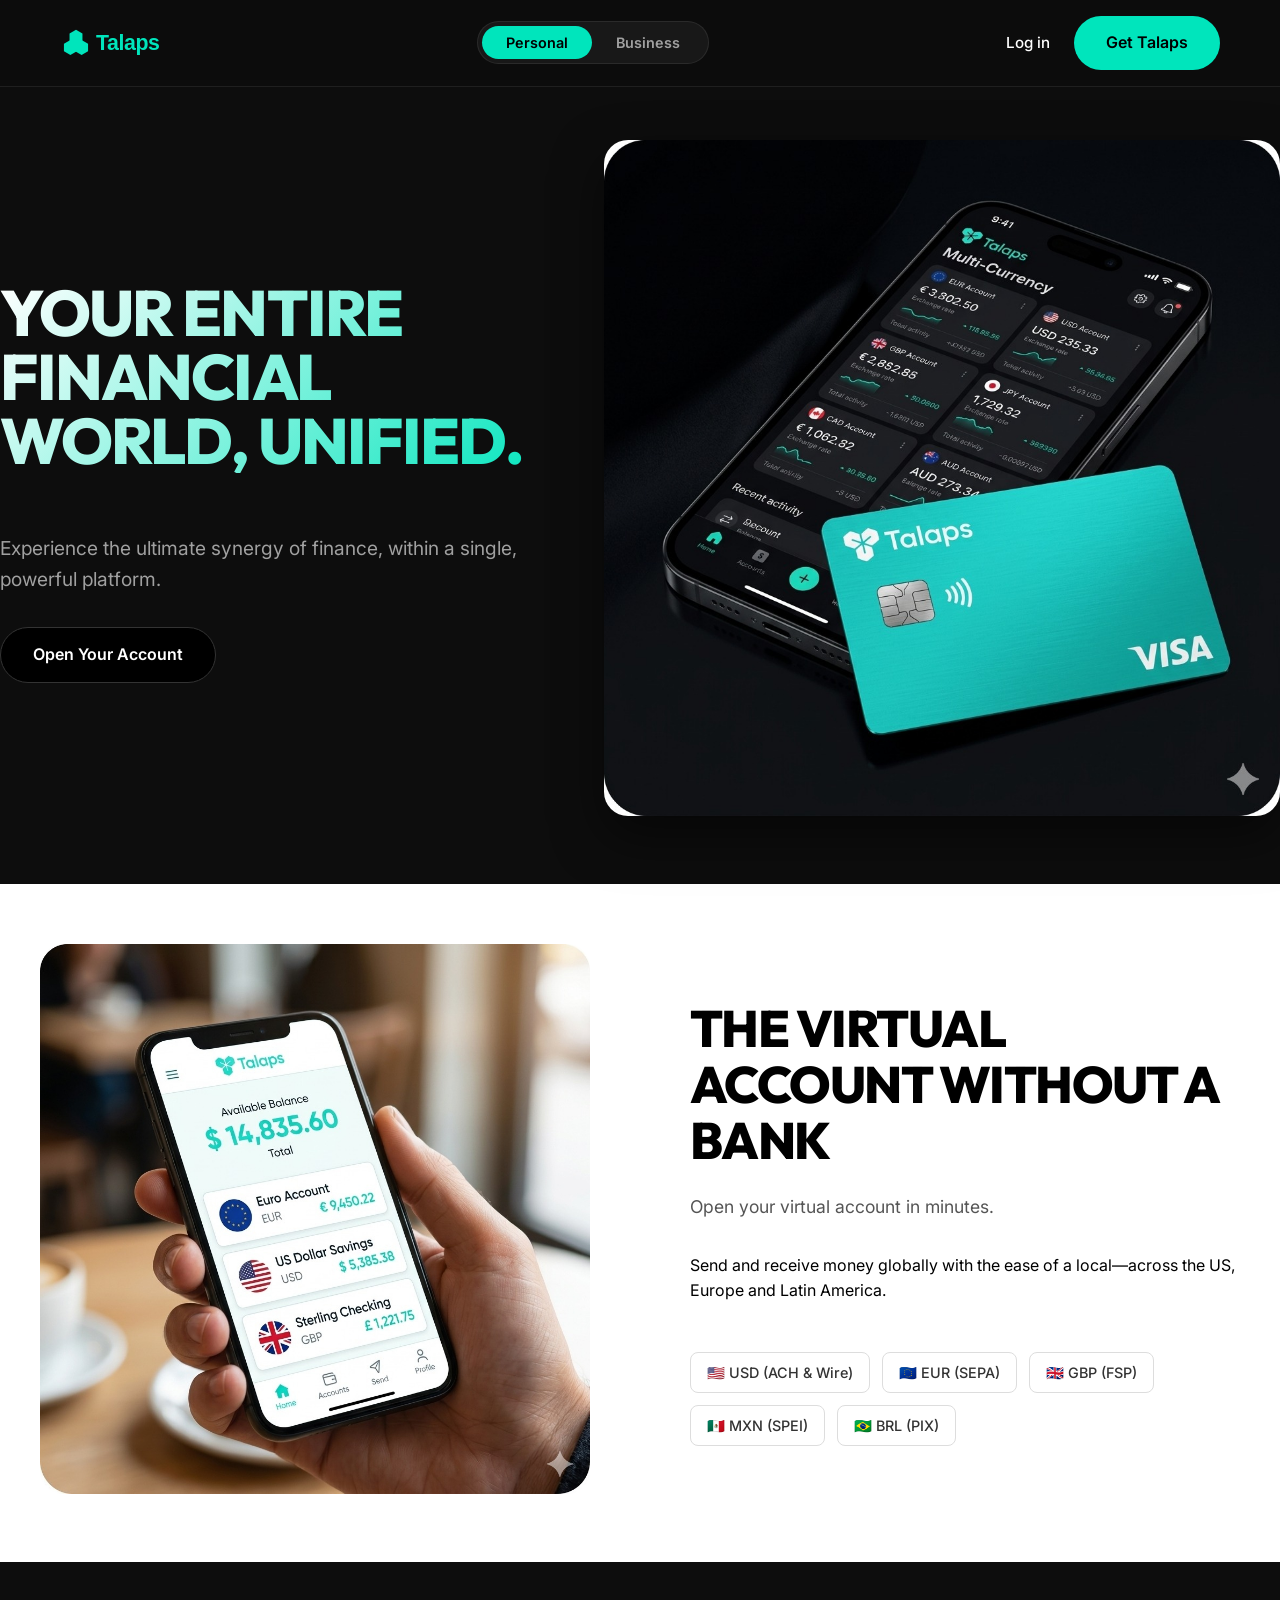
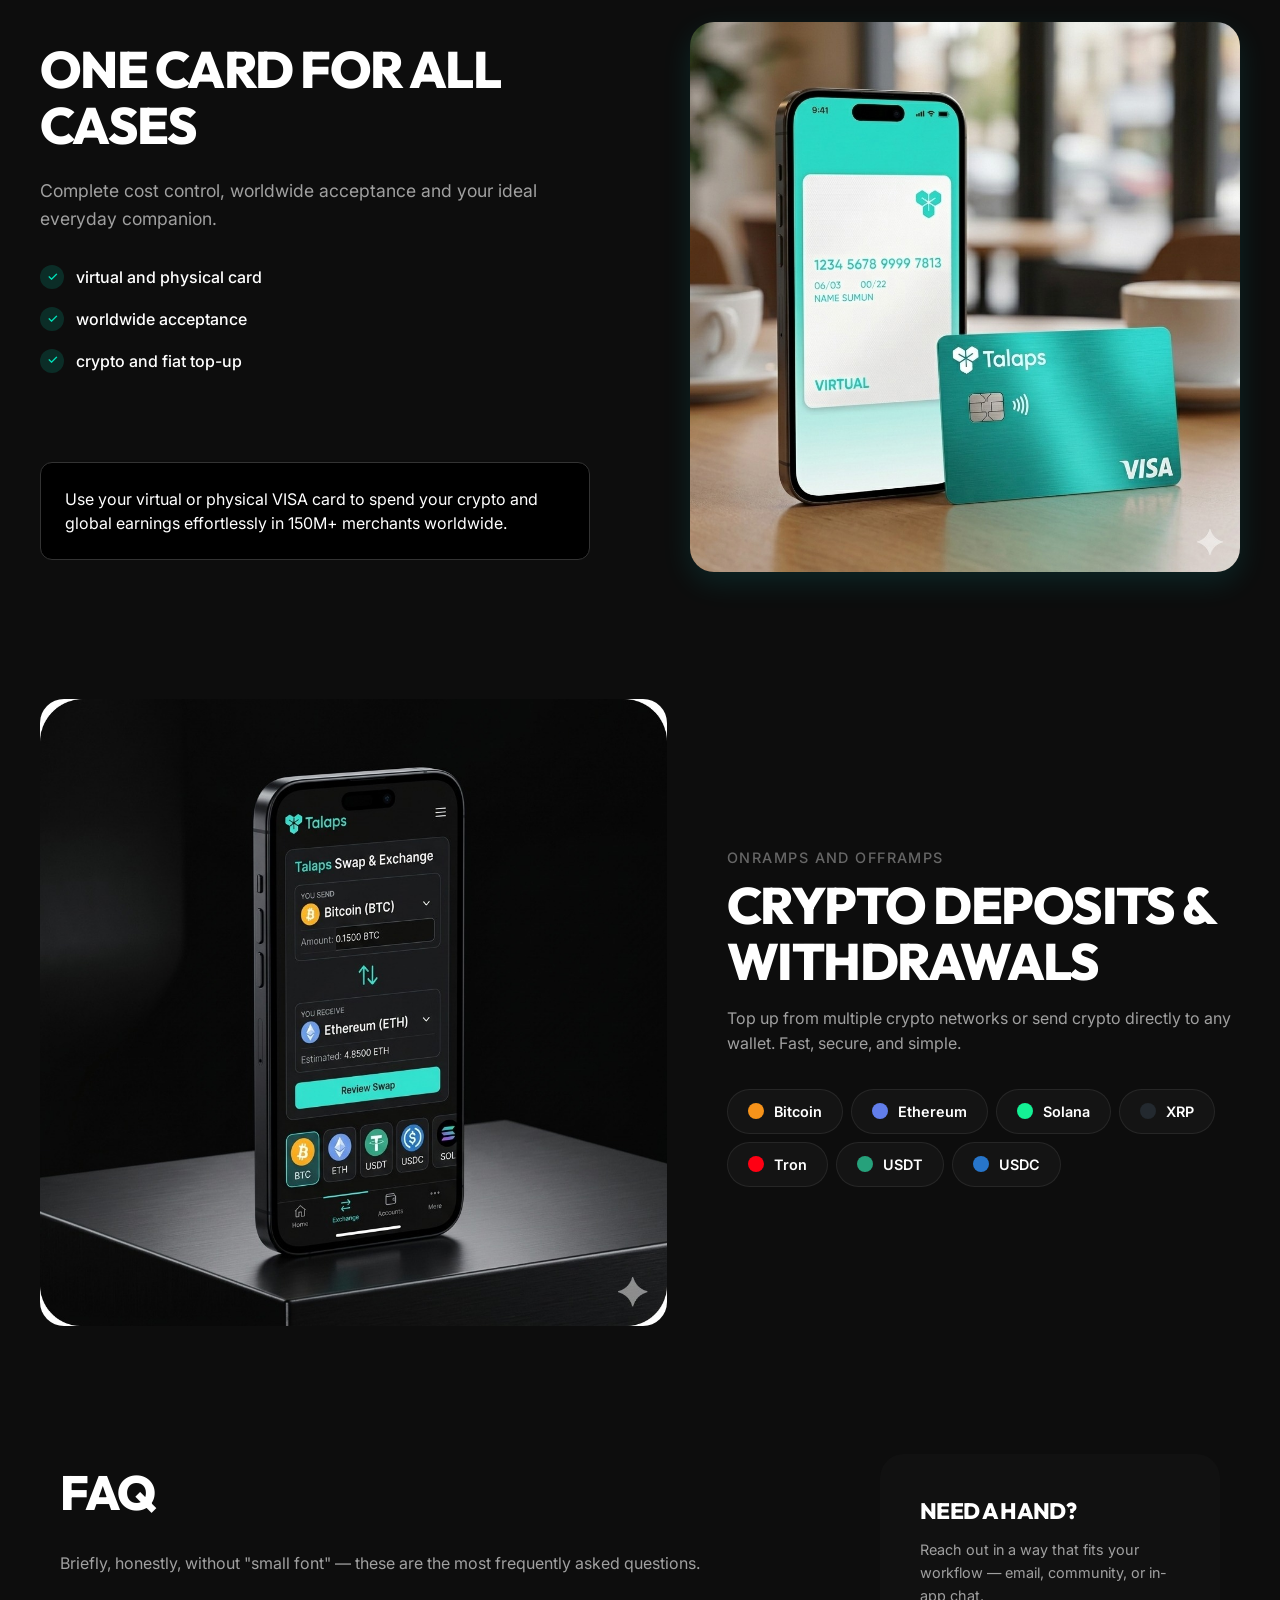
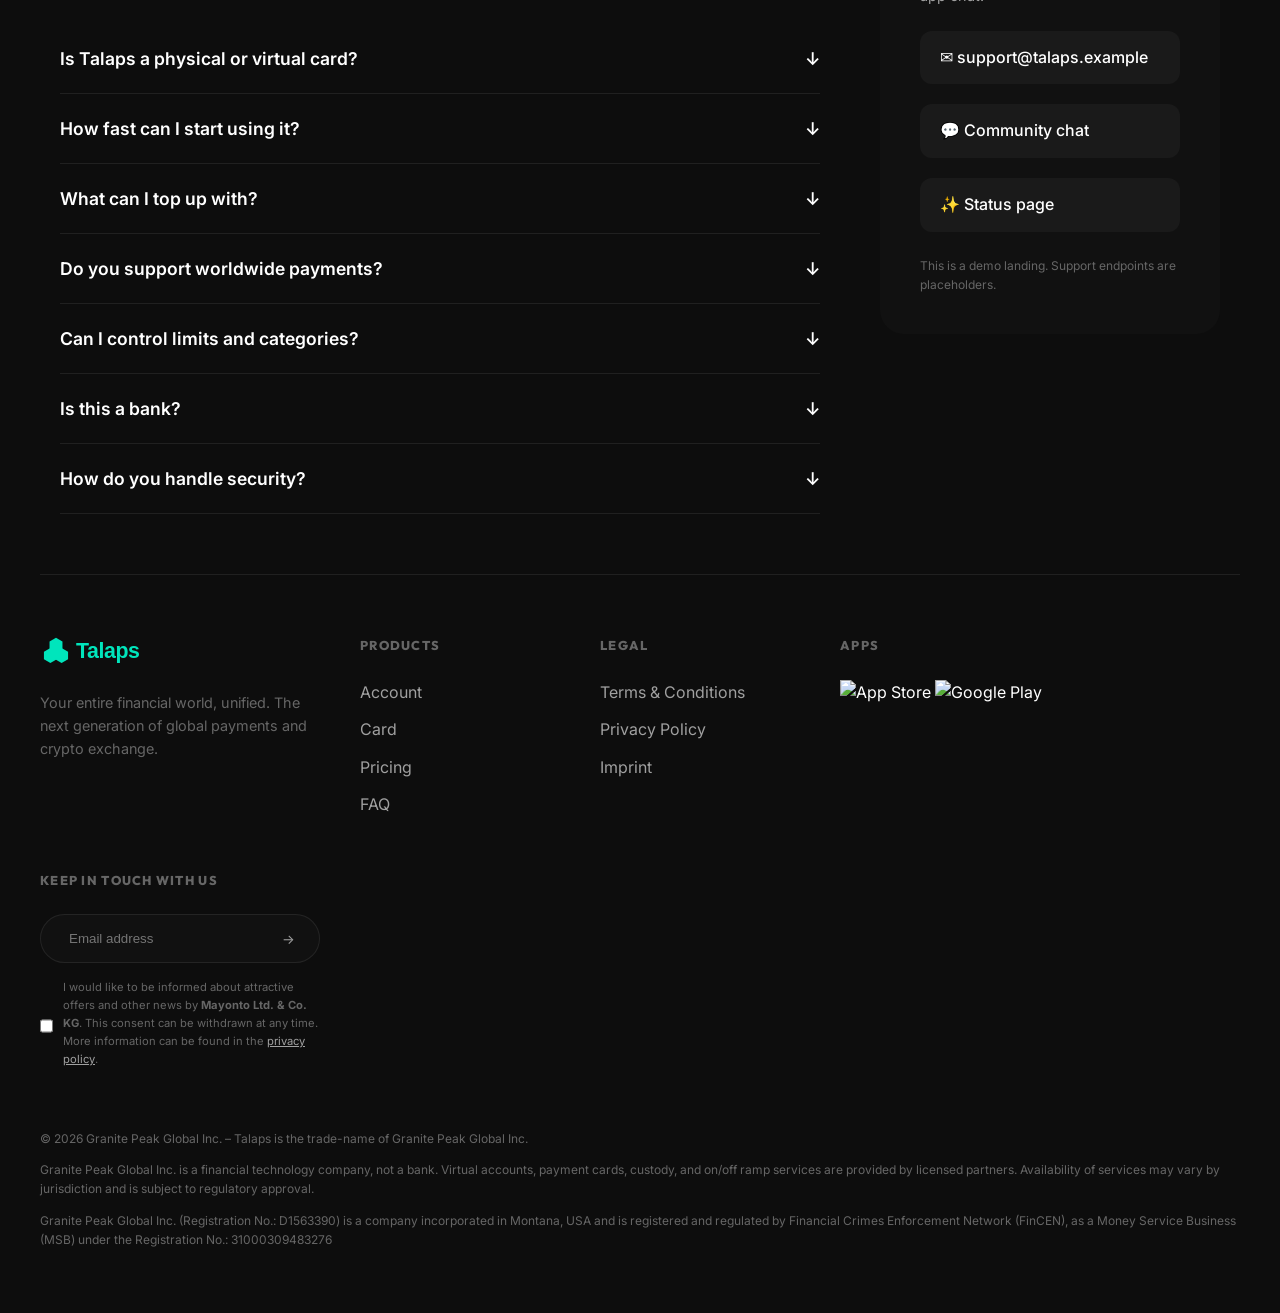
==== commit 95dad26c: "Fix: Standardized structure and compacted padding to 60px for consistent spacing" ====
--- a/index.html
+++ b/index.html
@@ -34,7 +34,7 @@
 
     <main>
         <!-- Hero Section -->
-        <section class="hero section container">
+        <section class="hero section">
             <div class="hero-container">
                 <div class="hero-content reveal">
                     <h1 class="section-title text-gradient" style="text-align: left;">YOUR ENTIRE FINANCIAL WORLD,
@@ -99,8 +99,8 @@
         </section>
 
         <!-- Crypto Section -->
-        <section class="section crypto-section container reveal">
-            <div class="crypto-layout">
+        <section class="section crypto-section reveal">
+            <div class="crypto-layout container">
                 <div class="crypto-visual">
                     <img src="assets/talaps_v3_crypto.png" alt="Global Crypto Network" class="feature-img"
                         style="border-radius: 24px; opacity: 1;">
@@ -122,13 +122,12 @@
                         <div class="network-item" data-net="usdc">USDC</div>
                     </div>
                 </div>
-    </div>
             </div>
         </section>
 
         <!-- FAQ Section -->
-        <section class="section faq-section container">
-            <div class="faq-layout">
+        <section class="section faq-section">
+            <div class="faq-layout container">
                 <div class="faq-main reveal">
                     <h2 style="font-size: 3rem; margin-bottom: 20px;">FAQ</h2>
                     <p style="color: var(--text-secondary); margin-bottom: 48px;">Briefly, honestly, without "small
--- a/style.css
+++ b/style.css
@@ -18,7 +18,7 @@
 
     /* Spacing */
     --container-width: 1200px;
-    --section-padding: 120px 20px;
+    --section-padding: 60px;
     --transition-smooth: all 0.4s cubic-bezier(0.23, 1, 0.32, 1);
 }
 
@@ -72,6 +72,11 @@
 }
 
 /* Utilities */
+.section {
+    padding-top: var(--section-padding);
+    padding-bottom: var(--section-padding);
+}
+
 .container {
     max-width: var(--container-width);
     margin: 0 auto;
@@ -175,8 +180,7 @@
     grid-template-columns: 1fr 1fr;
     gap: 100px;
     align-items: center;
-    padding: 120px 0;
-    min-height: 800px; /* Increased to allow better centering */
+    padding: 0;
 }
 
 .feature-content {
@@ -252,7 +256,7 @@
     grid-template-columns: 1.1fr 0.9fr;
     gap: 60px;
     align-items: center;
-    padding: 240px 0; /* Increased for "wider in height" request */
+    padding: 0; /* Standardized via .section */
 }
 
 .crypto-content {
@@ -362,9 +366,7 @@
 }
 
 /* FAQ Section */
-.faq-section {
-    padding: 120px 0;
-}
+
 
 .faq-layout {
     display: grid;
@@ -416,7 +418,7 @@
 /* Footer Section */
 .footer {
     border-top: 1px solid var(--border-glass);
-    padding: 80px 0 40px;
+    padding: var(--section-padding) 0 40px;
 }
 
 .footer-grid-4 {
@@ -563,7 +565,8 @@
 }
 
 .hero {
-    padding-top: 200px;
+    padding-top: 140px;
+    padding-bottom: var(--section-padding);
     text-align: left;
 }
 
@@ -607,7 +610,7 @@
 
 @media (max-width: 768px) {
     :root {
-        --section-padding: 80px 20px;
+        --section-padding: 80px;
     }
 
     .navbar {
@@ -670,7 +673,7 @@
 
 @media (max-width: 480px) {
     :root {
-        --section-padding: 60px 20px;
+        --section-padding: 60px;
     }
 
     .navbar {
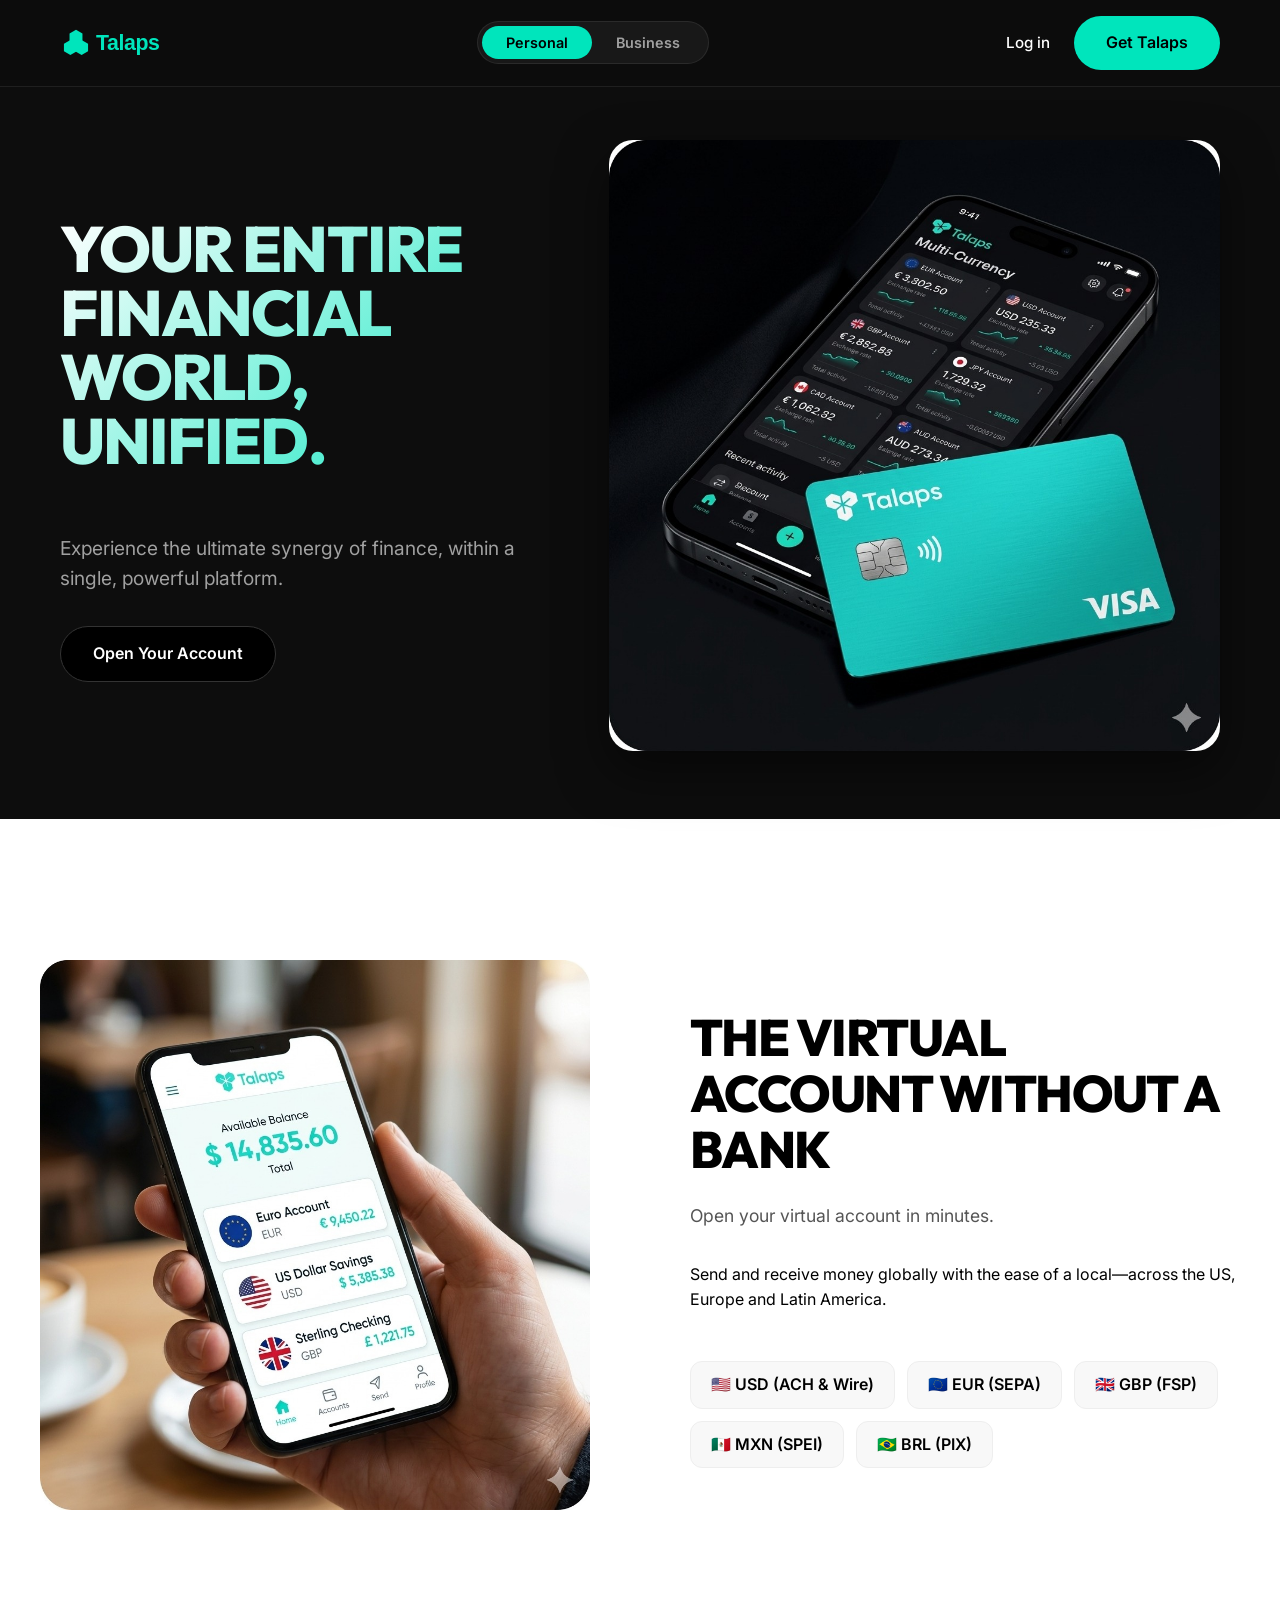
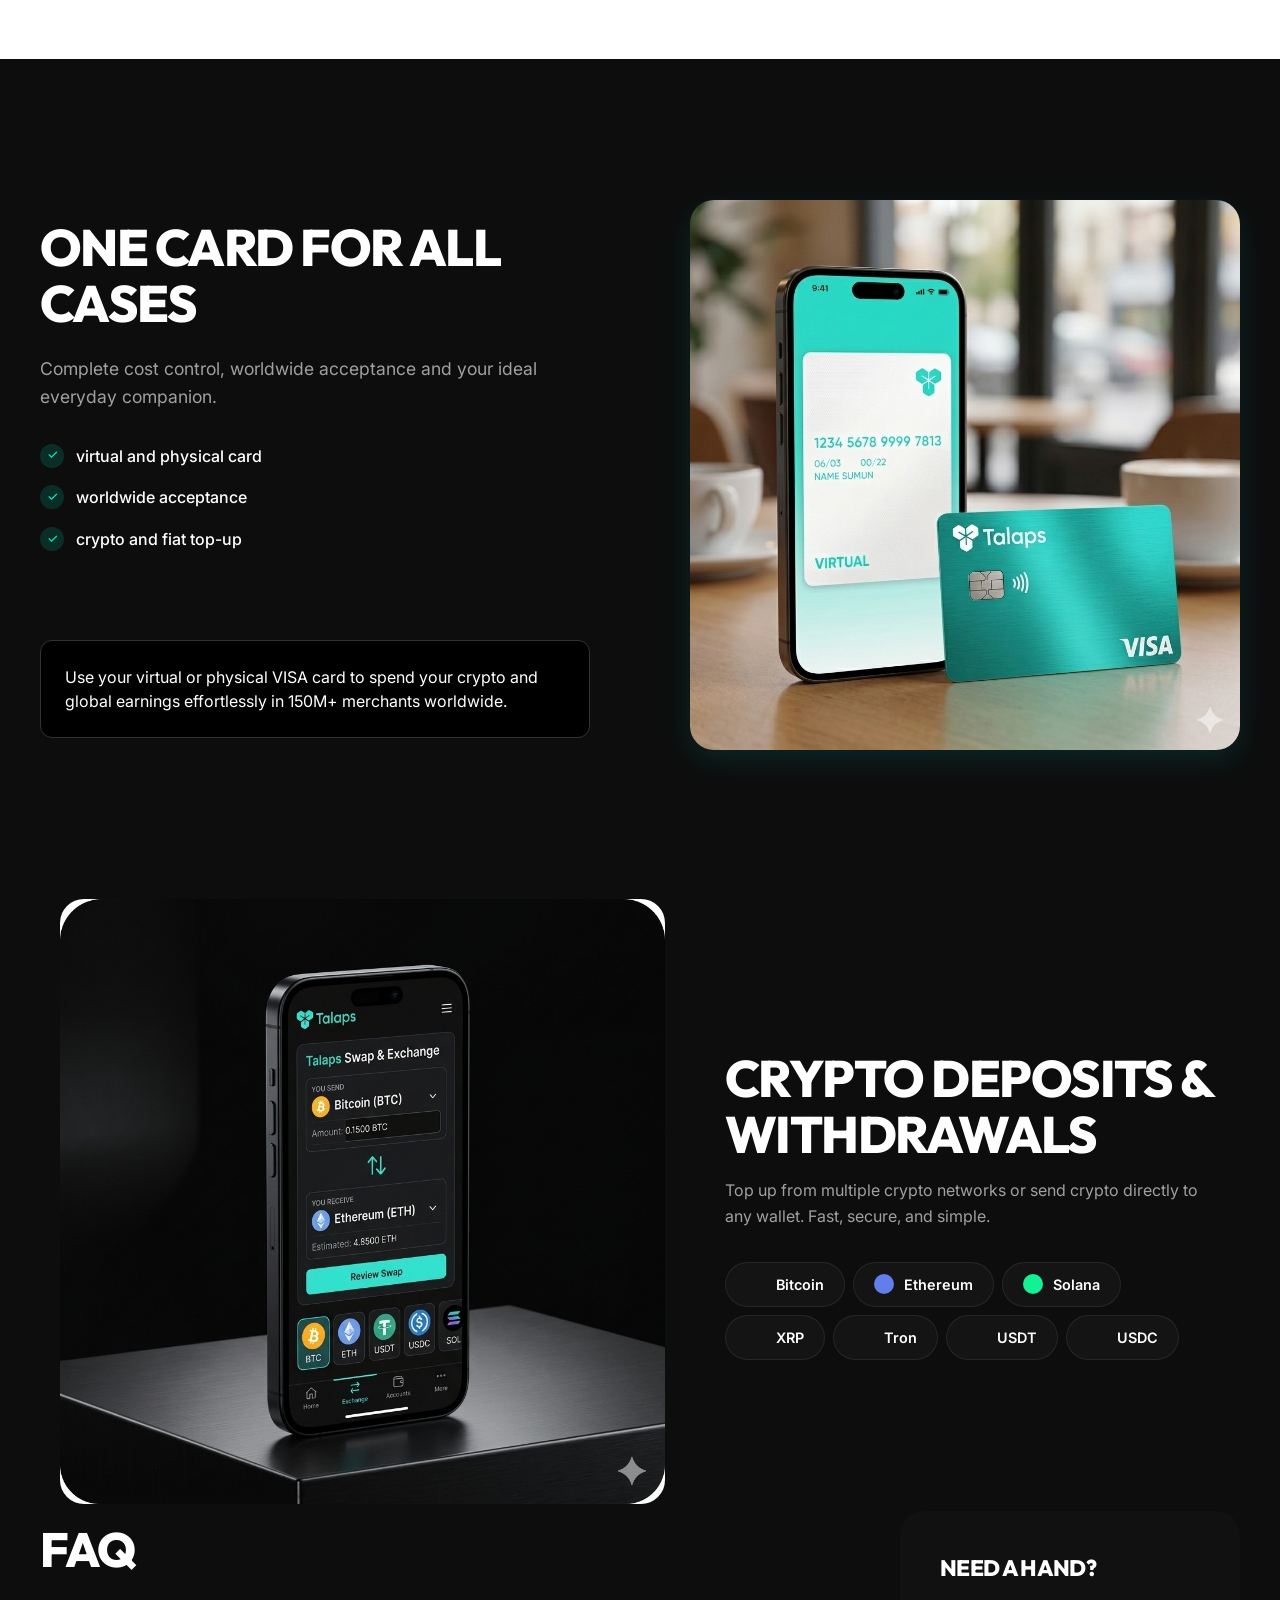
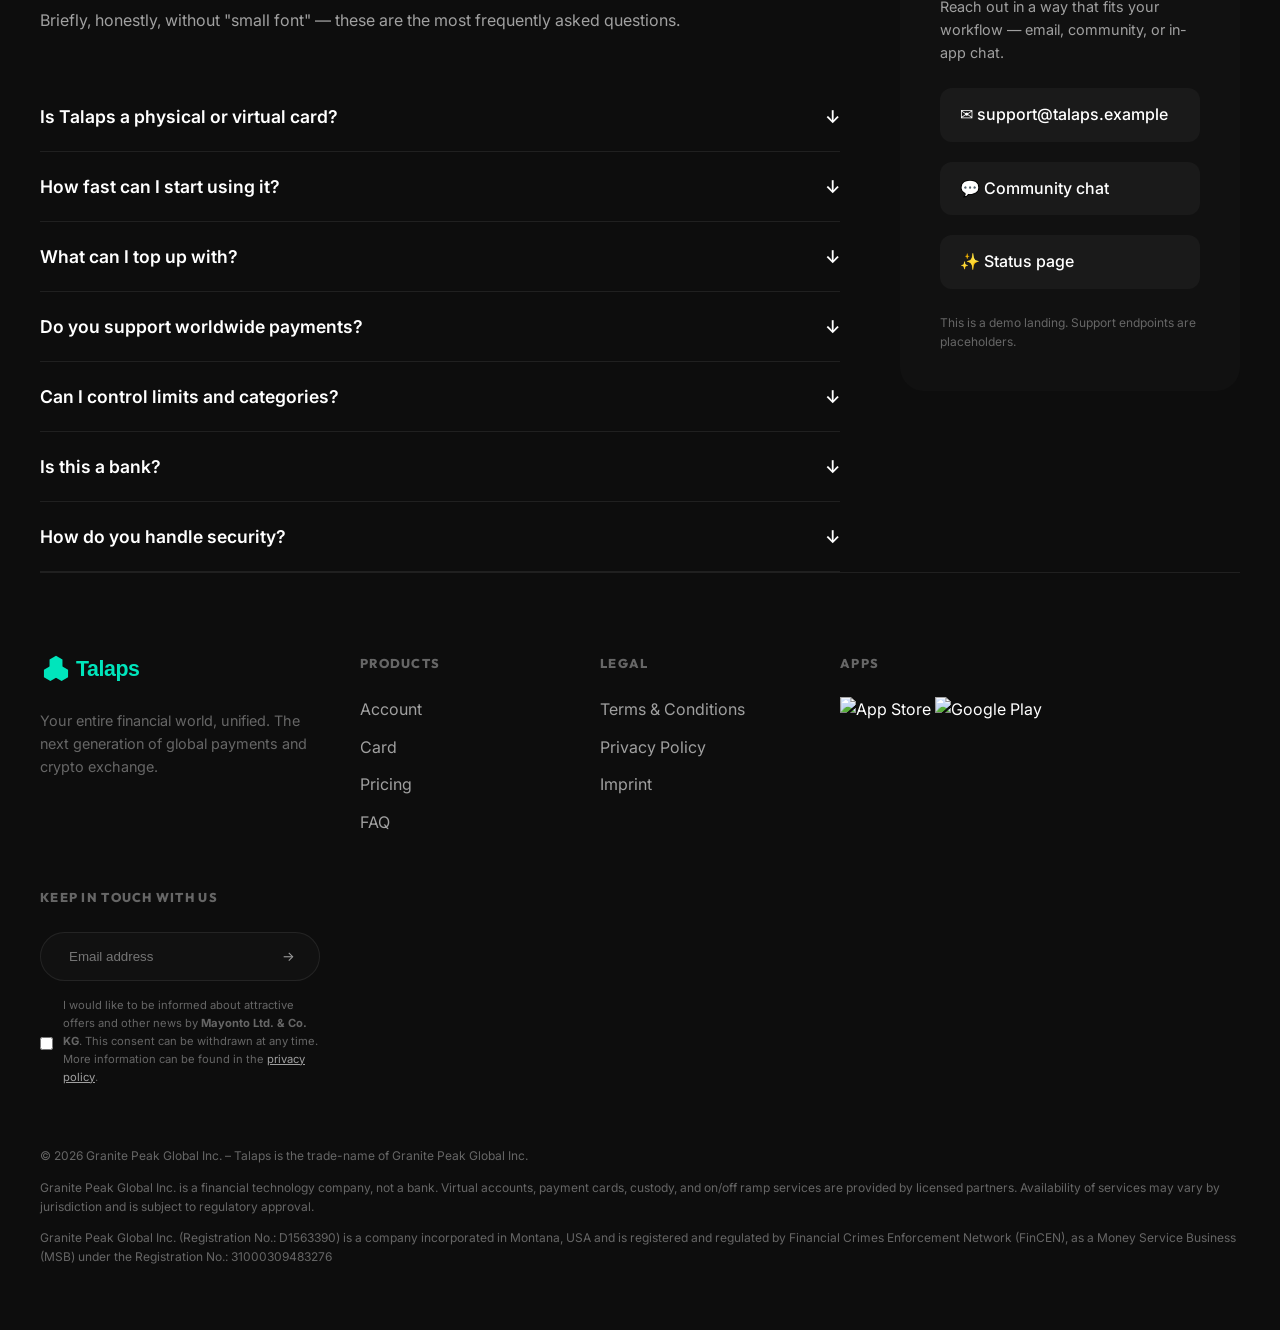
==== commit 843774e0: "feat: remove subtitle from crypto section and add currency logos" ====
--- a/index.html
+++ b/index.html
@@ -34,7 +34,7 @@
 
     <main>
         <!-- Hero Section -->
-        <section class="hero section">
+        <section class="hero section container">
             <div class="hero-container">
                 <div class="hero-content reveal">
                     <h1 class="section-title text-gradient" style="text-align: left;">YOUR ENTIRE FINANCIAL WORLD,
@@ -99,16 +99,13 @@
         </section>
 
         <!-- Crypto Section -->
-        <section class="section crypto-section reveal">
-            <div class="crypto-layout container">
+        <section class="section crypto-section container reveal">
+            <div class="crypto-layout">
                 <div class="crypto-visual">
                     <img src="assets/talaps_v3_crypto.png" alt="Global Crypto Network" class="feature-img"
                         style="border-radius: 24px; opacity: 1;">
                 </div>
                 <div class="crypto-content">
-                    <p
-                        style="text-transform: uppercase; color: var(--text-muted); letter-spacing: 0.1em; margin-bottom: 8px; font-size: 0.9rem; font-weight: 500;">
-                        Onramps and offramps</p>
                     <h2 class="feature-title" style="margin-bottom: 16px;">Crypto deposits & withdrawals</h2>
                     <p style="color: var(--text-secondary); line-height: 1.6;">Top up from multiple crypto networks or
                         send crypto directly to any wallet. Fast, secure, and simple.</p>
@@ -122,12 +119,13 @@
                         <div class="network-item" data-net="usdc">USDC</div>
                     </div>
                 </div>
+    </div>
             </div>
         </section>
 
         <!-- FAQ Section -->
-        <section class="section faq-section">
-            <div class="faq-layout container">
+        <section class="section faq-section container">
+            <div class="faq-layout">
                 <div class="faq-main reveal">
                     <h2 style="font-size: 3rem; margin-bottom: 20px;">FAQ</h2>
                     <p style="color: var(--text-secondary); margin-bottom: 48px;">Briefly, honestly, without "small
--- a/style.css
+++ b/style.css
@@ -18,9 +18,9 @@
 
     /* Spacing */
     --container-width: 1200px;
-    --section-padding: 60px;
+    --section-padding: 20px;
     --transition-smooth: all 0.4s cubic-bezier(0.23, 1, 0.32, 1);
-}
+    }
 
 * {
     margin: 0;
@@ -181,6 +181,7 @@
     gap: 100px;
     align-items: center;
     padding: 0;
+    min-height: 800px; /* Increased to allow better centering */
 }
 
 .feature-content {
@@ -292,45 +293,54 @@
 
 .network-item::before {
     content: "";
-    width: 16px;
-    height: 16px;
+    width: 20px;
+    height: 20px;
+    background-size: contain;
+    background-repeat: no-repeat;
+    background-position: center;
     border-radius: 50%;
-    background: var(--text-muted);
-    /* Placeholder for icons */
-}
-
-/* Colors for specific networks to match icons */
+}
+
+/* Logos for specific networks */
 .network-item[data-net="bitcoin"]::before {
-    background: #f7931a;
+    background-image: url('https://cryptologos.cc/logos/bitcoin-btc-logo.png?v=025');
+}
+
+.network-item[data-net="ethereum"]::before {
+    background-image: url('https://cryptologos.cc/logos/ethereum-eth-logo.png?v=025');
+}
+
+.network-item[data-net="solana"]::before {
+    background-image: url('https://cryptologos.cc/logos/solana-sol-logo.png?v=025');
 }
 
 .network-item[data-net="xrp"]::before {
-    background: #23292f;
+    background-image: url('https://cryptologos.cc/logos/xrp-xrp-logo.png?v=025');
 }
 
 .network-item[data-net="tron"]::before {
-    background: #ff0013;
+    background-image: url('https://cryptologos.cc/logos/tron-trx-logo.png?v=025');
 }
 
 .network-item[data-net="usdt"]::before {
-    background: #26a17b;
+    background-image: url('https://cryptologos.cc/logos/tether-usdt-logo.png?v=025');
 }
 
 .network-item[data-net="usdc"]::before {
-    background: #2775ca;
+    background-image: url('https://cryptologos.cc/logos/usd-coin-usdc-logo.png?v=025');
 }
 
 .network-badge {
-    padding: 8px 16px;
-    background: #fff;
-    border: 1px solid #ddd;
-    border-radius: 8px;
-    font-size: 0.9rem;
-    font-weight: 500;
-    color: #333;
-    display: flex;
-    align-items: center;
-    gap: 8px;
+    padding: 10px 20px;
+    background: #f8f8f8;
+    border: 1px solid #eee;
+    border-radius: 12px;
+    font-size: 1rem;
+    font-weight: 600;
+    color: #000;
+    display: flex;
+    align-items: center;
+    gap: 10px;
 }
 
 .network-item[data-net="polygon"]::before {
@@ -366,7 +376,9 @@
 }
 
 /* FAQ Section */
-
+.faq-section {
+    padding: 0; /* Standardized via .section */
+}
 
 .faq-layout {
     display: grid;
@@ -418,7 +430,7 @@
 /* Footer Section */
 .footer {
     border-top: 1px solid var(--border-glass);
-    padding: var(--section-padding) 0 40px;
+    padding: 80px 0 40px;
 }
 
 .footer-grid-4 {
@@ -566,7 +578,7 @@
 
 .hero {
     padding-top: 140px;
-    padding-bottom: var(--section-padding);
+    padding-bottom: 60px;
     text-align: left;
 }
 
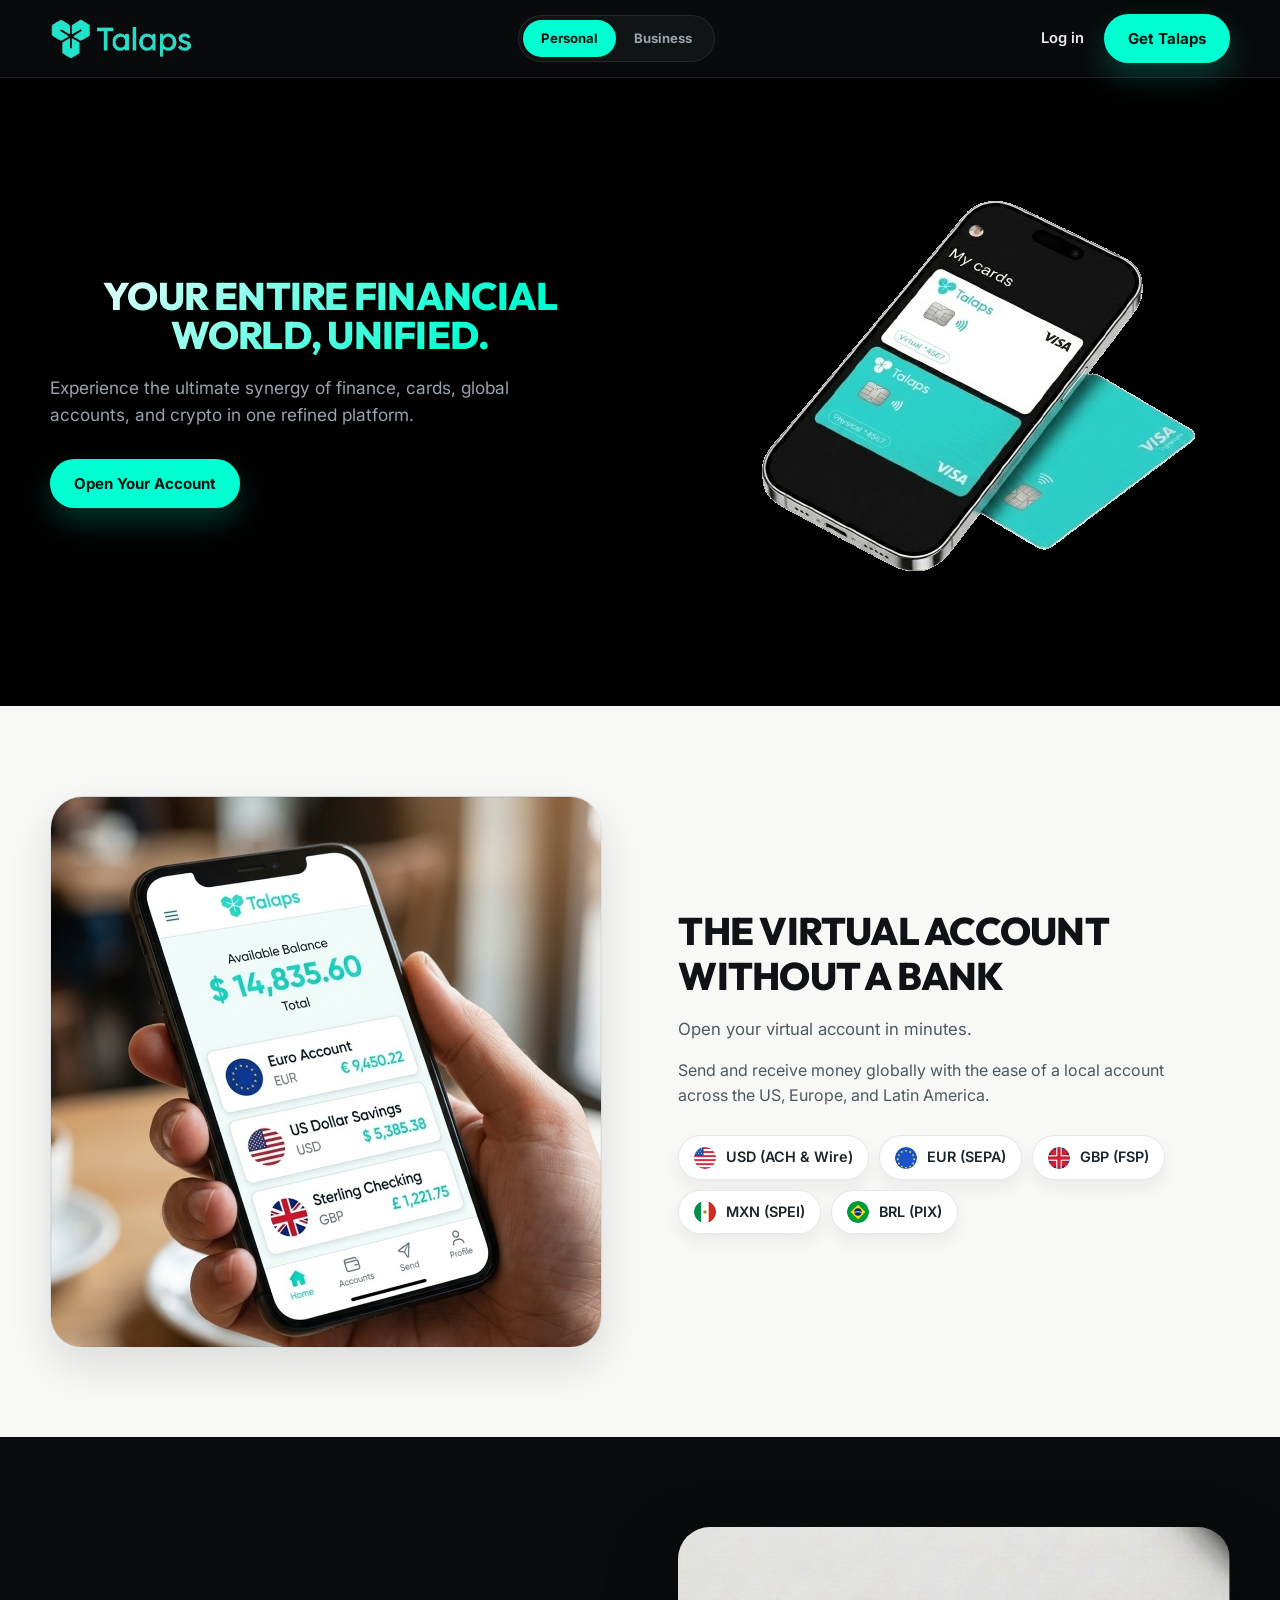
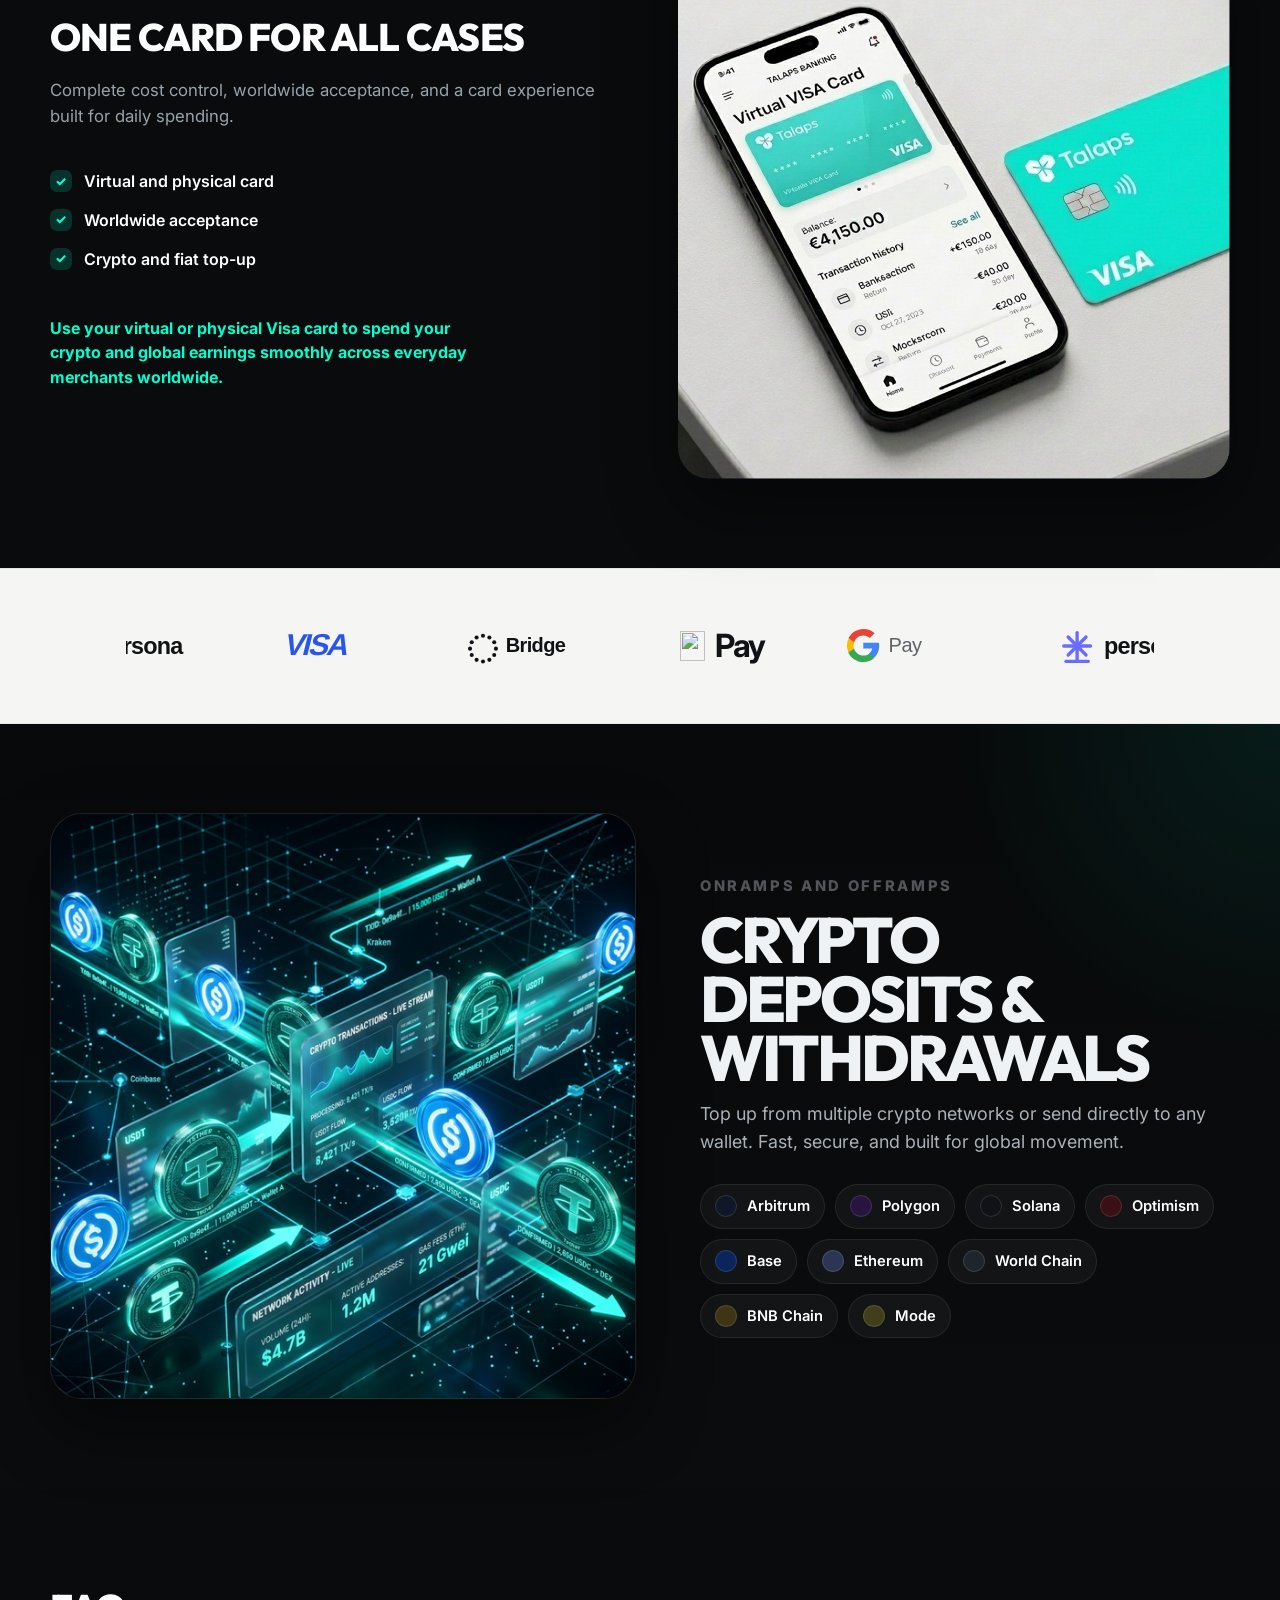
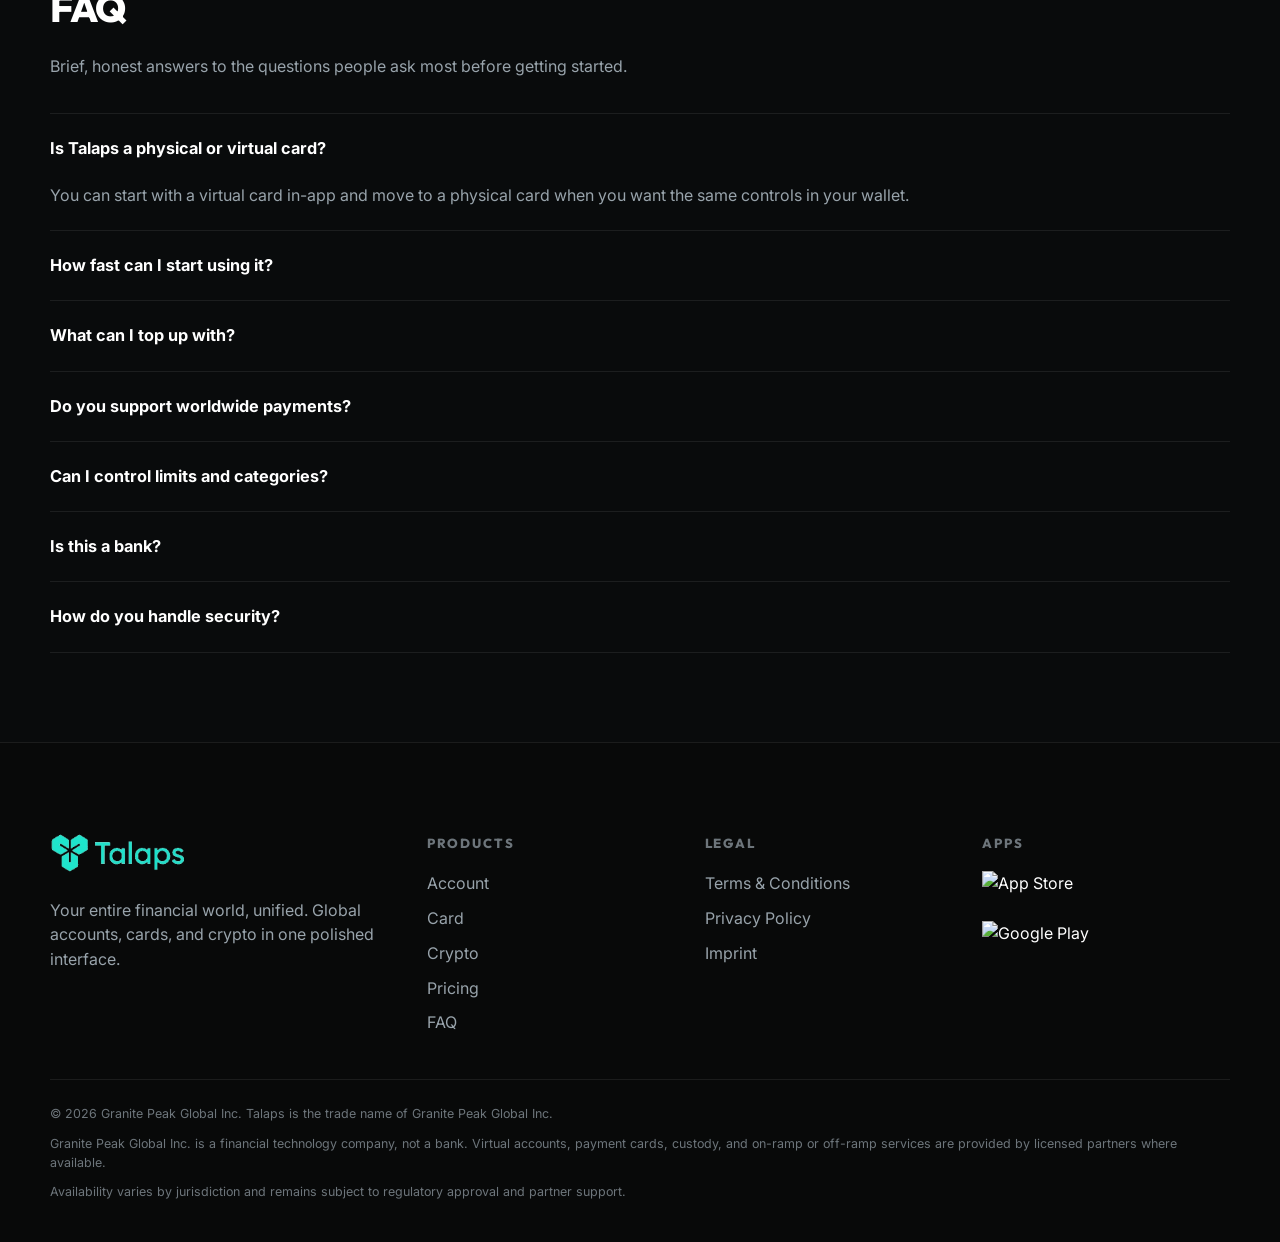
==== commit 057b043e: "Update Talaps site pages and assets # Conflicts: #	style.css" ====
--- a/index.html
+++ b/index.html
@@ -7,7 +7,8 @@
     <title>Talaps | Your Entire Financial World, Unified</title>
     <link rel="preconnect" href="https://fonts.googleapis.com">
     <link rel="preconnect" href="https://fonts.gstatic.com" crossorigin>
-    <link href="https://fonts.googleapis.com/css2?family=Inter:wght@400;500;600&family=Outfit:wght@700;800&display=swap"
+    <link
+        href="https://fonts.googleapis.com/css2?family=Inter:wght@400;500;600;700&family=Outfit:wght@700;800&display=swap"
         rel="stylesheet">
     <link rel="stylesheet" href="style.css">
     <script src="app.js" defer></script>
@@ -16,223 +17,377 @@
 <body>
     <nav class="navbar">
         <div class="nav-content">
-            <a href="#" class="logo">
-                <img src="assets/talaps_logo.svg" alt="Talaps Logo" class="logo-img">
+            <a href="index.html" class="logo" aria-label="Talaps home">
+                <img src="assets/talaps555_clean_edgepeeled.png" alt="Talaps" class="logo-img">
             </a>
 
-            <div class="toggle-pill">
-                <button class="toggle-btn active" data-type="personal">Personal</button>
-                <button class="toggle-btn" data-type="business">Business</button>
+            <div class="segment-menu" data-segment-menu>
+                <div class="toggle-pill" aria-label="Product type">
+                    <button type="button" class="toggle-btn active" data-type="personal" data-segment-panel="personal">Personal</button>
+                    <button type="button" class="toggle-btn" data-type="business" data-segment-panel="business">Business</button>
+                </div>
+
+                <div class="segment-submenu active" data-segment-submenu="personal" aria-label="Personal product categories">
+                    <a href="accounts.html" class="submenu-link">Accounts</a>
+                    <a href="cards.html" class="submenu-link">Cards</a>
+                    <a href="crypto.html" class="submenu-link">Crypto</a>
+                </div>
+
+                <div class="segment-submenu" data-segment-submenu="business" aria-label="Business product categories">
+                    <a href="business.html#business-accounts" class="submenu-link">Accounts</a>
+                    <a href="business.html#business-cards" class="submenu-link">Cards</a>
+                    <a href="business.html#business-crypto" class="submenu-link">Crypto</a>
+                </div>
             </div>
 
             <div class="nav-actions">
                 <a href="#" class="nav-link">Log in</a>
-                <a href="#" class="btn btn-neon">Get Talaps</a>
+                <a href="#" class="btn btn-primary">Get Talaps</a>
             </div>
         </div>
     </nav>
 
     <main>
-        <!-- Hero Section -->
-        <section class="hero section container">
-            <div class="hero-container">
-                <div class="hero-content reveal">
-                    <h1 class="section-title text-gradient" style="text-align: left;">YOUR ENTIRE FINANCIAL WORLD,
-                        UNIFIED.</h1>
-                    <p class="hero-subtitle"
-                        style="font-size: 1.2rem; color: var(--text-secondary); margin-bottom: 32px;">Experience the
-                        ultimate synergy of finance, within a single, powerful platform.</p>
-                    <div class="hero-btns" style="display: flex; align-items: center; gap: 24px;">
-                        <a href="#" class="btn btn-dark">Open Your Account</a>
-                    </div>
-                </div>
-                <div class="hero-visual reveal">
-                    <img src="assets/talaps_v3_hero.png" alt="Talaps Finance Dashboard" class="hero-img"
-                        style="border-radius: 24px; width: 100%; height: auto; object-fit: cover; box-shadow: 0 20px 50px rgba(0,0,0,0.5);">
-                </div>
-            </div>
-        </section>
-
-        <!-- Virtual Account Section -->
-        <section class="section white-bg">
+        <section class="hero section">
+            <div class="container hero-container">
+                <div class="hero-copy reveal">
+                    <h1 class="section-title text-gradient hero-title">
+                        <span class="hero-title-line">Your entire financial</span>
+                        <span class="hero-title-line">world, unified.</span>
+                    </h1>
+                    <p class="hero-subtitle">
+                        Experience the ultimate synergy of finance, cards, global accounts, and crypto in one refined
+                        platform.
+                    </p>
+                    <div class="hero-actions">
+                        <a href="#" class="btn btn-primary">Open Your Account</a>
+                    </div>
+                </div>
+
+                <div class="hero-visual reveal" data-reveal="right">
+                    <div class="media-shell media-shell-hero hero-cutout-shell parallax-media">
+                        <img src="assets/talaps123_cutout.png" alt="Talaps cards preview" class="hero-img hero-cutout-img">
+                    </div>
+                </div>
+            </div>
+        </section>
+
+        <section class="section white-bg" id="virtual-account">
             <div class="container feature-grid reversed">
-                <div class="feature-visual reveal">
-                    <img src="assets/talaps_v3_virtual_account.jpg" alt="Talaps Mobile App" class="feature-img"
-                        style="max-height: 600px; border-radius: 24px; object-fit: contain;">
-                </div>
+                <div class="feature-visual reveal" data-reveal="left">
+                    <div class="media-shell media-shell-light parallax-media">
+                        <img src="assets/virtual_account_talaps.png" alt="Talaps account views on mobile"
+                            class="feature-img">
+                    </div>
+                </div>
+
                 <div class="feature-content reveal">
-                    <h2 class="feature-title">THE VIRTUAL ACCOUNT WITHOUT A BANK</h2>
+                    <h2 class="feature-title">The virtual account without a bank</h2>
                     <p class="feature-desc">Open your virtual account in minutes.</p>
-                    <p style="margin-bottom: 24px;">Send and receive money globally with the ease of a local—across the US, Europe and Latin America.</p>
-                    <div style="display: flex; gap: 12px; flex-wrap: wrap; margin-top: 24px;">
-                        <div class="network-badge">🇺🇸 USD (ACH & Wire)</div>
-                        <div class="network-badge">🇪🇺 EUR (SEPA)</div>
-                        <div class="network-badge">🇬🇧 GBP (FSP)</div>
-                        <div class="network-badge">🇲🇽 MXN (SPEI)</div>
-                        <div class="network-badge">🇧🇷 BRL (PIX)</div>
-                    </div>
-                </div>
-            </div>
-        </section>
-
-        <!-- One Card Section -->
-        <section class="section">
+                    <p class="feature-copy">
+                        Send and receive money globally with the ease of a local account across the US, Europe, and
+                        Latin America.
+                    </p>
+
+                    <div class="badge-grid" aria-label="Supported account rails">
+                        <div class="network-badge"><span class="flag-circle flag-us" aria-hidden="true"></span><span>USD
+                                (ACH &amp; Wire)</span></div>
+                        <div class="network-badge"><span class="flag-circle flag-eu" aria-hidden="true"></span><span>EUR
+                                (SEPA)</span></div>
+                        <div class="network-badge"><span class="flag-circle flag-gb" aria-hidden="true"></span><span>GBP
+                                (FSP)</span></div>
+                        <div class="network-badge"><span class="flag-circle flag-mx" aria-hidden="true"></span><span>MXN
+                                (SPEI)</span></div>
+                        <div class="network-badge"><span class="flag-circle flag-br" aria-hidden="true"></span><span>BRL
+                                (PIX)</span></div>
+                    </div>
+                </div>
+            </div>
+        </section>
+
+        <section class="section" id="one-card">
             <div class="container feature-grid">
                 <div class="feature-content reveal">
-                    <h2 class="feature-title">ONE CARD FOR ALL CASES</h2>
-                    <p class="feature-desc">Complete cost control, worldwide acceptance and your ideal everyday
-                        companion.</p>
+                    <h2 class="feature-title">One card for all cases</h2>
+                    <p class="feature-desc">Complete cost control, worldwide acceptance, and a card experience built
+                        for daily spending.</p>
+
                     <ul class="feature-list">
-                        <li><span class="icon">✓</span> virtual and physical card</li>
-                        <li><span class="icon">✓</span> worldwide acceptance</li>
-                        <li><span class="icon">✓</span> crypto and fiat top-up</li>
+                        <li><span class="list-icon" aria-hidden="true">&#10003;</span><span>Virtual and physical card</span>
+                        </li>
+                        <li><span class="list-icon" aria-hidden="true">&#10003;</span><span>Worldwide acceptance</span></li>
+                        <li><span class="list-icon" aria-hidden="true">&#10003;</span><span>Crypto and fiat top-up</span></li>
                     </ul>
-                    <div class="card-info-box">
-                        Use your virtual or physical VISA card to spend your crypto and global earnings effortlessly in 150M+ merchants worldwide.
-                    </div>
-                </div>
-                <div class="feature-visual reveal">
-                    <img src="assets/talaps_v3_one_card.jpg" alt="Talaps Premium Card" class="feature-img"
-                        style="border-radius: 24px; box-shadow: 0 10px 30px rgba(0,255,255,0.1);">
-                </div>
-            </div>
-        </section>
-
-        <!-- Crypto Section -->
-        <section class="section crypto-section container reveal">
-            <div class="crypto-layout">
-                <div class="crypto-visual">
-                    <img src="assets/talaps_v3_crypto.png" alt="Global Crypto Network" class="feature-img"
-                        style="border-radius: 24px; opacity: 1;">
-                </div>
-                <div class="crypto-content">
-                    <h2 class="feature-title" style="margin-bottom: 16px;">Crypto deposits & withdrawals</h2>
-                    <p style="color: var(--text-secondary); line-height: 1.6;">Top up from multiple crypto networks or
-                        send crypto directly to any wallet. Fast, secure, and simple.</p>
-                    <div class="crypto-grid">
-                        <div class="network-item" data-net="bitcoin">Bitcoin</div>
-                        <div class="network-item" data-net="ethereum">Ethereum</div>
-                        <div class="network-item" data-net="solana">Solana</div>
-                        <div class="network-item" data-net="xrp">XRP</div>
-                        <div class="network-item" data-net="tron">Tron</div>
-                        <div class="network-item" data-net="usdt">USDT</div>
-                        <div class="network-item" data-net="usdc">USDC</div>
-                    </div>
-                </div>
-    </div>
-            </div>
-        </section>
-
-        <!-- FAQ Section -->
-        <section class="section faq-section container">
-            <div class="faq-layout">
+
+                    <p class="card-note">
+                        Use your virtual or physical Visa card to spend your crypto and global earnings smoothly across
+                        everyday merchants worldwide.
+                    </p>
+                </div>
+
+                <div class="feature-visual reveal" data-reveal="right">
+                    <div class="media-shell media-shell-stack parallax-media">
+                        <img src="assets/talaps3_nowm.png" alt="Talaps virtual Visa card in the app"
+                            class="stack-showcase">
+                    </div>
+                </div>
+            </div>
+        </section>
+
+        <section class="partner-marquee-section" aria-label="Talaps payment and compliance partners">
+            <div class="partner-marquee-shell">
+                <div class="partner-marquee-window">
+                    <div class="partner-marquee-track">
+                        <div class="partner-marquee-set">
+                            <div class="partner-mark" aria-label="persona">
+                                <img src="assets/partner-persona.svg" alt="persona" class="partner-mark-wordmark partner-mark-persona">
+                            </div>
+                            <div class="partner-mark" aria-label="Visa">
+                                <img src="assets/partner-visa.svg" alt="Visa" class="partner-mark-wordmark partner-mark-visa">
+                            </div>
+                            <div class="partner-mark" aria-label="Bridge">
+                                <img src="assets/partner-bridge.svg" alt="Bridge" class="partner-mark-wordmark partner-mark-bridge">
+                            </div>
+                            <div class="partner-mark partner-mark-apple" aria-label="Apple Pay">
+                                <img src="https://upload.wikimedia.org/wikipedia/commons/f/fa/Apple_logo_black.svg" alt=""
+                                    class="partner-mark-svg partner-mark-apple-icon" aria-hidden="true">
+                                <span>Pay</span>
+                            </div>
+                            <div class="partner-mark" aria-label="Google Pay">
+                                <img src="assets/partner-googlepay.svg" alt="Google Pay" class="partner-mark-wordmark partner-mark-gpay">
+                            </div>
+                            <div class="partner-mark" aria-label="persona">
+                                <img src="assets/partner-persona.svg" alt="persona" class="partner-mark-wordmark partner-mark-persona">
+                            </div>
+                            <div class="partner-mark" aria-label="Visa">
+                                <img src="assets/partner-visa.svg" alt="Visa" class="partner-mark-wordmark partner-mark-visa">
+                            </div>
+                            <div class="partner-mark" aria-label="Bridge">
+                                <img src="assets/partner-bridge.svg" alt="Bridge" class="partner-mark-wordmark partner-mark-bridge">
+                            </div>
+                            <div class="partner-mark partner-mark-apple" aria-label="Apple Pay">
+                                <img src="https://upload.wikimedia.org/wikipedia/commons/f/fa/Apple_logo_black.svg" alt=""
+                                    class="partner-mark-svg partner-mark-apple-icon" aria-hidden="true">
+                                <span>Pay</span>
+                            </div>
+                            <div class="partner-mark" aria-label="Google Pay">
+                                <img src="assets/partner-googlepay.svg" alt="Google Pay" class="partner-mark-wordmark partner-mark-gpay">
+                            </div>
+                        </div>
+
+                        <div class="partner-marquee-set" aria-hidden="true">
+                            <div class="partner-mark">
+                                <img src="assets/partner-persona.svg" alt="" class="partner-mark-wordmark partner-mark-persona">
+                            </div>
+                            <div class="partner-mark">
+                                <img src="assets/partner-visa.svg" alt="" class="partner-mark-wordmark partner-mark-visa">
+                            </div>
+                            <div class="partner-mark">
+                                <img src="assets/partner-bridge.svg" alt="" class="partner-mark-wordmark partner-mark-bridge">
+                            </div>
+                            <div class="partner-mark partner-mark-apple">
+                                <img src="https://upload.wikimedia.org/wikipedia/commons/f/fa/Apple_logo_black.svg" alt=""
+                                    class="partner-mark-svg partner-mark-apple-icon" aria-hidden="true">
+                                <span>Pay</span>
+                            </div>
+                            <div class="partner-mark">
+                                <img src="assets/partner-googlepay.svg" alt="" class="partner-mark-wordmark partner-mark-gpay">
+                            </div>
+                            <div class="partner-mark">
+                                <img src="assets/partner-persona.svg" alt="" class="partner-mark-wordmark partner-mark-persona">
+                            </div>
+                            <div class="partner-mark">
+                                <img src="assets/partner-visa.svg" alt="" class="partner-mark-wordmark partner-mark-visa">
+                            </div>
+                            <div class="partner-mark">
+                                <img src="assets/partner-bridge.svg" alt="" class="partner-mark-wordmark partner-mark-bridge">
+                            </div>
+                            <div class="partner-mark partner-mark-apple">
+                                <img src="https://upload.wikimedia.org/wikipedia/commons/f/fa/Apple_logo_black.svg" alt=""
+                                    class="partner-mark-svg partner-mark-apple-icon" aria-hidden="true">
+                                <span>Pay</span>
+                            </div>
+                            <div class="partner-mark">
+                                <img src="assets/partner-googlepay.svg" alt="" class="partner-mark-wordmark partner-mark-gpay">
+                            </div>
+                        </div>
+                    </div>
+                </div>
+            </div>
+        </section>
+
+        <section class="section crypto-section" id="crypto">
+            <div class="container crypto-layout">
+                <div class="crypto-visual reveal" data-reveal="left">
+                    <div class="media-shell media-shell-crypto parallax-media">
+                        <img src="assets/landing_crypto_clean.png" alt="Talaps crypto activity view"
+                            class="feature-img">
+                    </div>
+                </div>
+
+                <div class="crypto-content reveal">
+                    <div class="rail-panel active rail-panel-static">
+                        <p class="crypto-kicker">Onramps and offramps</p>
+                        <h2 class="feature-title rail-title crypto-deposits-title">Crypto deposits &amp; withdrawals</h2>
+                        <p class="feature-copy rail-copy">
+                            Top up from multiple crypto networks or send directly to any wallet. Fast, secure, and built
+                            for global movement.
+                        </p>
+                        <div class="crypto-grid" aria-label="Supported crypto networks">
+                            <div class="network-item"><span class="network-logo token-arb" aria-hidden="true"></span><span>Arbitrum</span></div>
+                            <div class="network-item"><span class="network-logo token-polygon" aria-hidden="true"></span><span>Polygon</span></div>
+                            <div class="network-item"><span class="network-logo token-solana" aria-hidden="true"></span><span>Solana</span></div>
+                            <div class="network-item"><span class="network-logo token-optimism" aria-hidden="true"></span><span>Optimism</span></div>
+                            <div class="network-item"><span class="network-logo token-base" aria-hidden="true"></span><span>Base</span></div>
+                            <div class="network-item"><span class="network-logo token-ethereum" aria-hidden="true"></span><span>Ethereum</span></div>
+                            <div class="network-item"><span class="network-logo token-world" aria-hidden="true"></span><span>World Chain</span></div>
+                            <div class="network-item"><span class="network-logo token-bnb" aria-hidden="true"></span><span>BNB Chain</span></div>
+                            <div class="network-item"><span class="network-logo token-mode" aria-hidden="true"></span><span>Mode</span></div>
+                        </div>
+                    </div>
+                </div>
+            </div>
+        </section>
+
+        <section class="section faq-section">
+            <div class="container faq-layout">
                 <div class="faq-main reveal">
-                    <h2 style="font-size: 3rem; margin-bottom: 20px;">FAQ</h2>
-                    <p style="color: var(--text-secondary); margin-bottom: 48px;">Briefly, honestly, without "small
-                        font" — these are the most frequently asked questions.</p>
+                    <h2 class="faq-title">FAQ</h2>
+                    <p class="faq-intro">Brief, honest answers to the questions people ask most before getting started.
+                    </p>
 
                     <div class="faq-container">
-                        <div class="faq-item">
-                            <button class="faq-trigger"><span>Is Talaps a physical or virtual
-                                    card?</span><span>↓</span></button>
-                        </div>
-                        <div class="faq-item">
-                            <button class="faq-trigger"><span>How fast can I start using
-                                    it?</span><span>↓</span></button>
-                        </div>
-                        <div class="faq-item">
-                            <button class="faq-trigger"><span>What can I top up with?</span><span>↓</span></button>
-                        </div>
-                        <div class="faq-item">
-                            <button class="faq-trigger"><span>Do you support worldwide
-                                    payments?</span><span>↓</span></button>
-                        </div>
-                        <div class="faq-item">
-                            <button class="faq-trigger"><span>Can I control limits and
-                                    categories?</span><span>↓</span></button>
-                        </div>
-                        <div class="faq-item">
-                            <button class="faq-trigger"><span>Is this a bank?</span><span>↓</span></button>
-                        </div>
-                        <div class="faq-item">
-                            <button class="faq-trigger"><span>How do you handle security?</span><span>↓</span></button>
-                        </div>
-                    </div>
-                </div>
-
-                <div class="faq-sidebar reveal">
-                    <div class="sidebar-box">
-                        <h3 style="font-size: 1.4rem;">Need a hand?</h3>
-                        <p style="font-size: 0.9rem; color: var(--text-secondary); margin-top: 8px;">Reach out in a way
-                            that fits your workflow — email, community, or in-app chat.</p>
-
-                        <div class="sidebar-links">
-                            <a href="#" class="sidebar-link">✉ support@talaps.example</a>
-                            <a href="#" class="sidebar-link">💬 Community chat</a>
-                            <a href="#" class="sidebar-link">✨ Status page</a>
-                        </div>
-                        <p style="font-size: 0.75rem; color: var(--text-muted);">This is a demo landing. Support
-                            endpoints are placeholders.</p>
+                        <div class="faq-item active">
+                            <button class="faq-trigger" aria-expanded="true">
+                                <span>Is Talaps a physical or virtual card?</span>
+                            </button>
+                            <div class="faq-answer">
+                                <div class="faq-answer-inner">
+                                    <p>You can start with a virtual card in-app and move to a physical card when you
+                                        want the same controls in your wallet.</p>
+                                </div>
+                            </div>
+                        </div>
+
+                        <div class="faq-item">
+                            <button class="faq-trigger" aria-expanded="false">
+                                <span>How fast can I start using it?</span>
+                            </button>
+                            <div class="faq-answer">
+                                <div class="faq-answer-inner">
+                                    <p>Account setup is designed to be quick. Once onboarding is complete, you can move
+                                        funds, issue a card, and start spending without delay.</p>
+                                </div>
+                            </div>
+                        </div>
+
+                        <div class="faq-item">
+                            <button class="faq-trigger" aria-expanded="false">
+                                <span>What can I top up with?</span>
+                            </button>
+                            <div class="faq-answer">
+                                <div class="faq-answer-inner">
+                                    <p>Talaps supports both fiat rails and multiple crypto networks, so you can fund
+                                        the same account from the channel that fits your workflow.</p>
+                                </div>
+                            </div>
+                        </div>
+
+                        <div class="faq-item">
+                            <button class="faq-trigger" aria-expanded="false">
+                                <span>Do you support worldwide payments?</span>
+                            </button>
+                            <div class="faq-answer">
+                                <div class="faq-answer-inner">
+                                    <p>Yes. The product is positioned around global transfers, card spending, and
+                                        account access across major international corridors.</p>
+                                </div>
+                            </div>
+                        </div>
+
+                        <div class="faq-item">
+                            <button class="faq-trigger" aria-expanded="false">
+                                <span>Can I control limits and categories?</span>
+                            </button>
+                            <div class="faq-answer">
+                                <div class="faq-answer-inner">
+                                    <p>Yes. The card experience is built around visibility and control, so spending
+                                        rules can stay aligned with how you actually use it.</p>
+                                </div>
+                            </div>
+                        </div>
+
+                        <div class="faq-item">
+                            <button class="faq-trigger" aria-expanded="false">
+                                <span>Is this a bank?</span>
+                            </button>
+                            <div class="faq-answer">
+                                <div class="faq-answer-inner">
+                                    <p>No. Talaps is presented as a financial technology platform that works with
+                                        regulated partners for accounts, cards, and crypto rails.</p>
+                                </div>
+                            </div>
+                        </div>
+
+                        <div class="faq-item">
+                            <button class="faq-trigger" aria-expanded="false">
+                                <span>How do you handle security?</span>
+                            </button>
+                            <div class="faq-answer">
+                                <div class="faq-answer-inner">
+                                    <p>Security is layered into onboarding, transaction review, and card controls so
+                                        users can move quickly without giving up confidence.</p>
+                                </div>
+                            </div>
+                        </div>
                     </div>
                 </div>
             </div>
         </section>
     </main>
 
-    <footer class="footer container">
-        <div class="footer-grid-4">
-            <div class="footer-col" style="grid-column: span 1;">
-                <a href="#" class="logo" style="margin-bottom: 24px; display: block;">
-                    <img src="assets/talaps_logo.svg" alt="Talaps Logo" class="logo-img" style="height: 32px;">
+    <footer class="footer">
+        <div class="container footer-grid">
+            <div class="footer-brand">
+                <a href="#" class="logo">
+                    <img src="assets/talaps555_clean_edgepeeled.png" alt="Talaps" class="logo-img footer-logo">
                 </a>
-                <p style="color: var(--text-muted); font-size: 0.9rem; margin-bottom: 24px;">Your entire financial world, unified. The next generation of global payments and crypto exchange.</p>
-            </div>
+                <p>Your entire financial world, unified. Global accounts, cards, and crypto in one polished interface.
+                </p>
+            </div>
+
             <div class="footer-col">
-                <h4>PRODUCTS</h4>
-                <a href="#">Account</a>
-                <a href="#">Card</a>
+                <h4>Products</h4>
+                <a href="accounts.html">Account</a>
+                <a href="cards.html">Card</a>
+                <a href="crypto.html">Crypto</a>
                 <a href="#">Pricing</a>
                 <a href="#">FAQ</a>
             </div>
+
             <div class="footer-col">
-                <h4>LEGAL</h4>
-                <a href="#">Terms & Conditions</a>
+                <h4>Legal</h4>
+                <a href="#">Terms &amp; Conditions</a>
                 <a href="#">Privacy Policy</a>
                 <a href="#">Imprint</a>
             </div>
+
             <div class="footer-col">
-                <h4>APPS</h4>
+                <h4>Apps</h4>
                 <img src="https://upload.wikimedia.org/wikipedia/commons/3/3c/Download_on_the_App_Store_Badge.svg"
                     class="app-badge" alt="App Store">
                 <img src="https://upload.wikimedia.org/wikipedia/commons/7/78/Google_Play_Store_badge_EN.svg"
                     class="app-badge" alt="Google Play">
             </div>
-            <div class="footer-col">
-                <h4>KEEP IN TOUCH WITH US</h4>
-                <div class="newsletter-box">
-                    <input type="text" placeholder="Email address">
-                    <button>→</button>
-                </div>
-                <div style="display: flex; gap: 10px; margin-top: 16px;">
-                    <input type="checkbox" id="news" style="margin-top: 4px;">
-                    <label for="news" style="font-size: 0.7rem; color: var(--text-muted);">I would like to be informed
-                        about attractive offers and other news by <strong>Mayonto Ltd. & Co. KG</strong>. This consent
-                        can be withdrawn at any time. More information can be found in the <a href="#"
-                            style="text-decoration: underline; display: inline;">privacy policy</a>.</label>
-                </div>
-            </div>
         </div>
 
-        <div class="fine-print">
-            <p>© 2026 Granite Peak Global Inc. – Talaps is the trade-name of Granite Peak Global Inc.</p>
-            <p style="margin-top: 12px;">Granite Peak Global Inc. is a financial technology company, not a bank. Virtual
-                accounts, payment cards, custody, and on/off ramp services are provided by licensed partners.
-                Availability of services may vary by jurisdiction and is subject to regulatory approval.</p>
-            <p style="margin-top: 12px;">Granite Peak Global Inc. (Registration No.: D1563390) is a company incorporated
-                in Montana, USA and is registered and regulated by Financial Crimes Enforcement Network (FinCEN), as a
-                Money Service Business (MSB) under the Registration No.: 31000309483276</p>
+        <div class="container fine-print">
+            <p>&copy; 2026 Granite Peak Global Inc. Talaps is the trade name of Granite Peak Global Inc.</p>
+            <p>Granite Peak Global Inc. is a financial technology company, not a bank. Virtual accounts, payment
+                cards, custody, and on-ramp or off-ramp services are provided by licensed partners where available.</p>
+            <p>Availability varies by jurisdiction and remains subject to regulatory approval and partner support.</p>
         </div>
     </footer>
 </body>
 
-</html>+</html>
--- a/style.css
+++ b/style.css
@@ -1,716 +1,3908 @@
 :root {
-    /* Color Palette */
-    --neon-green: #00e5bc;
-    /* Updated to the new Talaps Cyan */
-    --neon-green-dim: rgba(0, 229, 188, 0.15);
-    --neon-green-hover: #00f0c6;
-    --bg-dark: #0D0D0D;
-    --bg-card: #141414;
-    --bg-glass: rgba(255, 255, 255, 0.03);
-    --border-glass: rgba(255, 255, 255, 0.08);
-    --text-primary: #FFFFFF;
-    --text-secondary: #A0A0A0;
-    --text-muted: #666666;
-
-    /* Typography */
-    --font-heading: 'Outfit', sans-serif;
-    --font-body: 'Inter', sans-serif;
-
-    /* Spacing */
-    --container-width: 1200px;
-    --section-padding: 20px;
-    --transition-smooth: all 0.4s cubic-bezier(0.23, 1, 0.32, 1);
-    }
+    --accent: #00ffd1;
+    --accent-strong: #00f1c6;
+    --accent-soft: rgba(0, 255, 209, 0.16);
+    --accent-border: rgba(0, 255, 209, 0.28);
+    --bg-dark: #090b0c;
+    --bg-panel: #111416;
+    --bg-panel-strong: #15191c;
+    --bg-light: #f8f8f6;
+    --text-primary: #ffffff;
+    --text-secondary: #98a3ab;
+    --text-muted: #6d757b;
+    --text-dark: #101215;
+    --border-dark: rgba(255, 255, 255, 0.08);
+    --border-light: rgba(10, 18, 24, 0.12);
+    --shadow-soft: 0 18px 48px rgba(0, 0, 0, 0.26);
+    --shadow-strong: 0 28px 70px rgba(0, 0, 0, 0.42);
+    --container-width: 1180px;
+    --section-padding: clamp(64px, 7vw, 96px);
+    --navbar-height: 76px;
+    --hero-edge-gap: clamp(52px, 5vw, 78px);
+    --radius-lg: 24px;
+    --radius-xl: 32px;
+    --transition-smooth: 280ms ease;
+}
 
 * {
+    box-sizing: border-box;
+}
+
+html {
+    scroll-behavior: smooth;
+}
+
+body {
     margin: 0;
-    padding: 0;
-    box-sizing: border-box;
-}
-
-body {
-    background-color: var(--bg-dark);
+    background:
+        radial-gradient(circle at top, rgba(0, 255, 209, 0.06), transparent 24%),
+        var(--bg-dark);
     color: var(--text-primary);
-    font-family: var(--font-body);
-    line-height: 1.6;
+    font-family: 'Inter', sans-serif;
+    line-height: 1.55;
     overflow-x: hidden;
     -webkit-font-smoothing: antialiased;
+}
+
+img {
+    display: block;
+    max-width: 100%;
+}
+
+a {
+    color: inherit;
+    text-decoration: none;
+}
+
+button {
+    font: inherit;
 }
 
 h1,
 h2,
 h3,
 h4 {
-    font-family: var(--font-heading);
+    margin: 0;
+    font-family: 'Outfit', sans-serif;
     font-weight: 800;
-    /* Extra bold for premium feel */
-    letter-spacing: -0.03em;
+    letter-spacing: -0.02em;
     text-transform: uppercase;
 }
 
-a {
-    text-decoration: none;
-    color: inherit;
-    transition: var(--transition-smooth);
-}
-
-ul {
-    list-style: none;
-}
-
-button {
-    cursor: pointer;
-    border: none;
-    background: none;
-    font-family: inherit;
-    transition: var(--transition-smooth);
-}
-
-/* Premium Glows */
-.neon-glow {
-    box-shadow: 0 0 20px rgba(153, 255, 0, 0.2);
-}
-
-/* Utilities */
+p {
+    margin: 0;
+}
+
+.container,
+.nav-content {
+    width: min(calc(100% - 48px), var(--container-width));
+    margin: 0 auto;
+}
+
 .section {
-    padding-top: var(--section-padding);
-    padding-bottom: var(--section-padding);
-}
-
-.container {
-    max-width: var(--container-width);
-    margin: 0 auto;
-    padding: 0 20px;
+    padding: var(--section-padding) 0;
+}
+
+.white-bg {
+    background: var(--bg-light);
+    color: var(--text-dark);
 }
 
 .section-title {
     font-size: clamp(2.5rem, 6vw, 4rem);
     text-align: center;
     margin-bottom: 60px;
-    line-height: 1;
+    line-height: 1.15;
 }
 
 .text-gradient {
-    background: linear-gradient(135deg, #fff 0%, #00e5bc 100%);
+    background: linear-gradient(135deg, #ffffff 0%, var(--accent) 76%);
     -webkit-background-clip: text;
     background-clip: text;
     -webkit-text-fill-color: transparent;
 }
 
-.glass-card {
-    background: rgba(255, 255, 255, 0.02);
-    backdrop-filter: blur(20px);
-    -webkit-backdrop-filter: blur(20px);
-    border: 1px solid rgba(255, 255, 255, 0.05);
-    border-radius: 28px;
-    transition: var(--transition-smooth);
-}
-
-.glass-card:hover {
-    border-color: rgba(153, 255, 0, 0.3);
-    background: rgba(255, 255, 255, 0.05);
-}
-
-/* Buttons */
+.navbar {
+    position: relative;
+    inset: auto;
+    height: auto;
+    display: flex;
+    align-items: center;
+    background: rgba(9, 11, 12, 0.9);
+    backdrop-filter: blur(18px);
+    -webkit-backdrop-filter: blur(18px);
+    border-bottom: 1px solid var(--border-dark);
+    z-index: 1000;
+    transition: background var(--transition-smooth), border-color var(--transition-smooth), box-shadow var(--transition-smooth);
+    padding: 14px 0;
+}
+
+.navbar.scrolled {
+    background: rgba(9, 11, 12, 0.96);
+    border-color: rgba(255, 255, 255, 0.12);
+    box-shadow: 0 14px 38px rgba(0, 0, 0, 0.24);
+}
+
+.nav-content {
+    display: grid;
+    grid-template-columns: auto 1fr auto;
+    align-items: center;
+    column-gap: 28px;
+    row-gap: 12px;
+}
+
+.logo {
+    display: inline-flex;
+    align-items: center;
+    grid-column: 1;
+    grid-row: 1;
+}
+
+.logo-img {
+    height: 42px;
+    width: auto;
+}
+
+.segment-menu {
+    grid-column: 2;
+    grid-row: 1;
+    justify-self: center;
+    position: relative;
+    display: grid;
+    justify-items: center;
+}
+
+.toggle-pill {
+    display: inline-flex;
+    align-items: center;
+    padding: 4px;
+    border-radius: 999px;
+    border: 1px solid var(--border-dark);
+    background: rgba(255, 255, 255, 0.04);
+    position: relative;
+    z-index: 2;
+}
+
+.segment-submenu {
+    position: absolute;
+    top: calc(100% + 16px);
+    left: 50%;
+    width: min(240px, calc(100vw - 48px));
+    padding: 20px 20px 16px;
+    border-radius: 20px;
+    border: 1px solid rgba(255, 255, 255, 0.08);
+    background: rgba(6, 9, 11, 0.98);
+    box-shadow: 0 24px 60px rgba(0, 0, 0, 0.42);
+    display: grid;
+    gap: 4px;
+    opacity: 0;
+    visibility: hidden;
+    pointer-events: none;
+    transform: translate(-50%, 12px) scale(0.985);
+    transform-origin: top center;
+    filter: blur(8px);
+    transition:
+        opacity 300ms cubic-bezier(0.22, 0.61, 0.36, 1),
+        transform 360ms cubic-bezier(0.22, 0.61, 0.36, 1),
+        filter 300ms ease,
+        visibility 360ms ease;
+    z-index: 8;
+}
+
+.segment-menu.open .segment-submenu.active {
+    opacity: 1;
+    visibility: visible;
+    pointer-events: auto;
+    transform: translate(-50%, 0) scale(1);
+    filter: blur(0);
+}
+
+.submenu-link {
+    display: block;
+    width: 100%;
+    padding: 8px 0;
+    color: rgba(255, 255, 255, 0.9);
+    font-size: 1rem;
+    font-weight: 700;
+    letter-spacing: -0.03em;
+    line-height: 1.18;
+    opacity: 0;
+    transform: translateY(8px);
+    transition:
+        color var(--transition-smooth),
+        transform 320ms cubic-bezier(0.22, 0.61, 0.36, 1),
+        opacity 260ms ease;
+}
+
+.segment-menu.open .segment-submenu.active .submenu-link {
+    opacity: 1;
+    transform: translateY(0);
+}
+
+.segment-menu.open .segment-submenu.active .submenu-link:nth-child(1) {
+    transition-delay: 40ms;
+}
+
+.segment-menu.open .segment-submenu.active .submenu-link:nth-child(2) {
+    transition-delay: 80ms;
+}
+
+.segment-menu.open .segment-submenu.active .submenu-link:nth-child(3) {
+    transition-delay: 120ms;
+}
+
+.submenu-link:hover {
+    color: var(--accent);
+    transform: translateX(4px);
+}
+
+.submenu-link.active {
+    color: var(--accent);
+}
+
+.toggle-btn {
+    border: 0;
+    background: transparent;
+    color: var(--text-secondary);
+    padding: 8px 18px;
+    border-radius: 999px;
+    font-size: 0.82rem;
+    font-weight: 700;
+    cursor: pointer;
+    transition: background var(--transition-smooth), color var(--transition-smooth), transform var(--transition-smooth);
+}
+
+.toggle-btn.active {
+    background: var(--accent);
+    color: #041010;
+}
+
+.nav-actions {
+    grid-column: 3;
+    grid-row: 1;
+    justify-self: end;
+    display: inline-flex;
+    align-items: center;
+    gap: 20px;
+    white-space: nowrap;
+}
+
+.nav-auth {
+    justify-self: end;
+    display: inline-flex;
+    align-items: center;
+    gap: 10px;
+}
+
+.nav-auth-btn {
+    min-height: 44px;
+    padding: 11px 18px;
+    font-size: 0.88rem;
+    white-space: nowrap;
+}
+
+body.modal-open {
+    overflow: hidden;
+}
+
+.auth-modal {
+    position: fixed;
+    inset: 0;
+    z-index: 1600;
+    display: grid;
+    place-items: center;
+    padding: 24px;
+    opacity: 0;
+    pointer-events: none;
+    transition: opacity 220ms ease;
+}
+
+.auth-modal[hidden] {
+    display: none;
+}
+
+.auth-modal.open {
+    opacity: 1;
+    pointer-events: auto;
+}
+
+.auth-modal-backdrop {
+    position: absolute;
+    inset: 0;
+    background: rgba(2, 5, 8, 0.76);
+    backdrop-filter: blur(10px);
+    -webkit-backdrop-filter: blur(10px);
+}
+
+.auth-dialog {
+    position: relative;
+    z-index: 1;
+    width: min(100%, 436px);
+    padding: 28px 28px 24px;
+    border-radius: 24px;
+    border: 1px solid rgba(0, 255, 209, 0.12);
+    background: linear-gradient(180deg, #191d29 0%, #161923 100%);
+    box-shadow: 0 28px 70px rgba(0, 0, 0, 0.46);
+    transform: translateY(18px) scale(0.985);
+    opacity: 0;
+    transition: transform 240ms ease, opacity 240ms ease, border-color 240ms ease;
+}
+
+.auth-modal.open .auth-dialog {
+    transform: translateY(0) scale(1);
+    opacity: 1;
+}
+
+.auth-close {
+    position: absolute;
+    top: 14px;
+    right: 14px;
+    width: 36px;
+    height: 36px;
+    border: 1px solid rgba(255, 255, 255, 0.08);
+    border-radius: 50%;
+    background: rgba(255, 255, 255, 0.03);
+    color: #dce6ec;
+    font-size: 1.4rem;
+    line-height: 1;
+    cursor: pointer;
+    transition: background var(--transition-smooth), border-color var(--transition-smooth), color var(--transition-smooth);
+}
+
+.auth-close:hover {
+    background: rgba(255, 255, 255, 0.07);
+    border-color: rgba(0, 255, 209, 0.18);
+    color: #ffffff;
+}
+
+.auth-brand-row {
+    display: flex;
+    align-items: center;
+    gap: 16px;
+    margin-bottom: 24px;
+    padding-right: 32px;
+}
+
+.auth-brand-mark {
+    display: inline-flex;
+    align-items: center;
+    justify-content: center;
+    width: 56px;
+    height: 56px;
+    flex-shrink: 0;
+    border-radius: 16px;
+    border: 1px solid rgba(0, 255, 209, 0.18);
+    background: rgba(0, 255, 209, 0.06);
+    box-shadow: inset 0 1px 0 rgba(255, 255, 255, 0.03);
+}
+
+.auth-brand-mark-img {
+    width: 28px;
+    height: 28px;
+    object-fit: contain;
+}
+
+.auth-brand-copy h2 {
+    font-family: 'Inter', sans-serif;
+    font-size: clamp(1.72rem, 2vw, 2.1rem);
+    font-weight: 800;
+    line-height: 1.12;
+    letter-spacing: -0.03em;
+    text-transform: none;
+    color: #ffffff;
+}
+
+.auth-brand-text {
+    margin-top: 8px;
+    color: #798a97;
+    font-size: 0.98rem;
+}
+
+.auth-form {
+    display: grid;
+    gap: 14px;
+}
+
+.auth-field {
+    display: grid;
+    gap: 8px;
+}
+
+.auth-field span {
+    color: #8da0ae;
+    font-size: 0.78rem;
+    font-weight: 700;
+    letter-spacing: 0.05em;
+    text-transform: uppercase;
+}
+
+.auth-field input {
+    width: 100%;
+    border: 1px solid rgba(255, 255, 255, 0.08);
+    border-radius: 14px;
+    background: #121723;
+    color: #ffffff;
+    padding: 15px 16px;
+    font-size: 0.98rem;
+    outline: none;
+    transition: border-color var(--transition-smooth), box-shadow var(--transition-smooth), background var(--transition-smooth);
+}
+
+.auth-field input::placeholder {
+    color: #5d6975;
+}
+
+.auth-field input:focus {
+    border-color: rgba(0, 255, 209, 0.42);
+    box-shadow: 0 0 0 4px rgba(0, 255, 209, 0.12);
+    background: #101520;
+}
+
+.auth-submit {
+    margin-top: 4px;
+    min-height: 52px;
+    border: 0;
+    border-radius: 14px;
+    background: linear-gradient(135deg, #18f5d7 0%, #06cdb6 100%);
+    color: #031012;
+    font-size: 0.98rem;
+    font-weight: 800;
+    cursor: pointer;
+    box-shadow: 0 16px 34px rgba(0, 255, 209, 0.18);
+    transition: transform var(--transition-smooth), box-shadow var(--transition-smooth), filter var(--transition-smooth);
+}
+
+.auth-submit:hover {
+    transform: translateY(-1px);
+    box-shadow: 0 18px 38px rgba(0, 255, 209, 0.22);
+    filter: brightness(1.02);
+}
+
+.auth-submit:disabled {
+    cursor: default;
+    filter: saturate(0.8);
+    opacity: 0.82;
+}
+
+.auth-meta {
+    margin-top: 14px;
+    display: flex;
+    justify-content: flex-end;
+}
+
+.auth-link,
+.auth-switch-link {
+    color: #5cf9e0;
+    font-weight: 600;
+    transition: color var(--transition-smooth), opacity var(--transition-smooth);
+}
+
+.auth-link:hover,
+.auth-switch-link:hover {
+    color: #94fff1;
+}
+
+.auth-switch-row {
+    margin-top: 18px;
+    text-align: center;
+    color: #91a3af;
+    font-size: 0.96rem;
+}
+
+.auth-switch-link {
+    padding: 0;
+    border: 0;
+    background: transparent;
+    cursor: pointer;
+    font: inherit;
+    margin-left: 6px;
+}
+
+.nav-link {
+    color: var(--text-primary);
+    font-size: 0.92rem;
+    font-weight: 600;
+    opacity: 0.92;
+}
+
+.nav-link:hover {
+    color: var(--accent);
+}
+
 .btn {
     display: inline-flex;
     align-items: center;
     justify-content: center;
-    padding: 14px 32px;
-    border-radius: 100px;
+    gap: 10px;
+    padding: 13px 24px;
+    border-radius: 999px;
+    font-size: 0.94rem;
+    font-weight: 700;
+    transition: transform var(--transition-smooth), box-shadow var(--transition-smooth), background var(--transition-smooth), color var(--transition-smooth);
+}
+
+.btn:hover {
+    transform: translateY(-1px);
+}
+
+.btn-primary {
+    background: var(--accent);
+    color: #031010;
+    box-shadow: 0 14px 30px rgba(0, 255, 209, 0.2);
+}
+
+.btn-primary:hover {
+    background: var(--accent-strong);
+    box-shadow: 0 18px 36px rgba(0, 255, 209, 0.28);
+}
+
+.btn-secondary {
+    background: rgba(255, 255, 255, 0.04);
+    color: var(--text-primary);
+    border: 1px solid var(--border-dark);
+}
+
+.btn-secondary:hover {
+    background: rgba(255, 255, 255, 0.08);
+    border-color: rgba(255, 255, 255, 0.16);
+}
+
+.hero {
+    position: relative;
+    overflow: hidden;
+    background: #000000;
+    padding-top: var(--hero-edge-gap);
+    padding-bottom: var(--hero-edge-gap);
+}
+
+.hero-container {
+    display: grid;
+    grid-template-columns: minmax(0, 1fr) minmax(0, 1fr);
+    gap: clamp(24px, 3.4vw, 44px);
+    align-items: center;
+}
+
+.section-title {
+    font-size: clamp(3.1rem, 6vw, 5.35rem);
+    line-height: 1.02;
+    margin-bottom: 22px;
+}
+
+.hero-copy {
+    max-width: 560px;
+}
+
+.hero-title.section-title {
+    width: auto;
+    max-width: 560px;
+    margin: 0 0 20px;
+    font-size: clamp(2rem, 3vw, 2.85rem);
+    line-height: 1.02;
+    letter-spacing: -0.02em;
+}
+
+.hero-title-line {
+    display: block;
+    white-space: nowrap;
+}
+
+.hero-subtitle {
+    max-width: 500px;
+    margin-bottom: 30px;
+    font-size: 1.08rem;
+    color: var(--text-secondary);
+}
+
+.hero-actions {
+    display: flex;
+    align-items: center;
+    flex-wrap: wrap;
+    gap: 16px 20px;
+}
+
+.products-main .hero {
+    padding-bottom: clamp(24px, 4vw, 46px);
+}
+
+.products-main .hero-copy {
+    max-width: 700px;
+}
+
+.products-main .hero-subtitle {
+    max-width: 640px;
+}
+
+.products-hero-note {
+    margin-top: 16px;
+    color: var(--text-secondary);
+    font-size: 0.98rem;
+}
+
+.product-grid {
+    display: grid;
+    grid-template-columns: repeat(2, minmax(0, 1fr));
+    gap: clamp(20px, 2vw, 26px);
+}
+
+.product-card {
+    background: linear-gradient(160deg, rgba(17, 20, 22, 0.9), rgba(9, 11, 12, 0.95));
+    border: 1px solid var(--border-dark);
+    border-radius: var(--radius-lg);
+    padding: clamp(18px, 2.3vw, 24px);
+    box-shadow: var(--shadow-soft);
+    display: grid;
+    gap: 16px;
+}
+
+.product-card .media-shell {
+    min-height: 240px;
+}
+
+.product-title {
+    font-family: 'Outfit', sans-serif;
+    font-size: clamp(1.3rem, 2vw, 1.6rem);
+    text-transform: uppercase;
+    letter-spacing: 0.02em;
+}
+
+.product-desc {
+    color: var(--text-secondary);
+}
+
+.product-list {
+    margin: 0;
+    padding-left: 18px;
+    color: #c7d0d7;
+    display: grid;
+    gap: 8px;
+}
+
+.product-list li::marker {
+    color: var(--accent);
+}
+
+.product-actions {
+    display: flex;
+    flex-wrap: wrap;
+    gap: 10px;
+}
+
+.cards-main .section {
+    padding-block: clamp(52px, 6vw, 84px);
+}
+
+.cards-hero-inner {
+    display: grid;
+    justify-items: center;
+    text-align: center;
+    gap: 16px;
+    background: #040607;
+    border: 1px solid rgba(255, 255, 255, 0.08);
+    border-radius: 26px;
+    padding: clamp(22px, 3vw, 36px);
+}
+
+.cards-title {
+    font-size: clamp(2rem, 4.2vw, 3rem);
+    text-transform: uppercase;
+    color: #8df8ef;
+    letter-spacing: 0.01em;
+}
+
+.cards-subtitle {
+    color: #d6e0e7;
+    max-width: 780px;
+}
+
+.cards-hero-image {
+    width: min(100%, 560px);
+    border-radius: 20px;
+}
+
+.cards-split-wrap {
+    background: #e8e8e8;
+}
+
+.cards-split {
+    display: grid;
+    grid-template-columns: 1.1fr 1fr;
+    gap: clamp(26px, 4vw, 42px);
+    padding: clamp(22px, 3vw, 34px);
+    border: 1px solid rgba(8, 14, 20, 0.25);
+    border-radius: 20px;
+    background: #f4f4f4;
+}
+
+.cards-copy {
+    display: grid;
+    align-content: center;
+    gap: 16px;
+    color: #0f1418;
+}
+
+.cards-block-title {
+    font-size: clamp(1.9rem, 3.8vw, 2.7rem);
+    letter-spacing: 0.01em;
+    line-height: 1.06;
+}
+
+.cards-pill-grid {
+    display: grid;
+    grid-template-columns: repeat(3, minmax(0, 1fr));
+    gap: 10px;
+}
+
+.cards-pill {
+    border: 1px solid rgba(0, 255, 209, 0.5);
+    border-radius: 12px;
+    background: rgba(0, 255, 209, 0.2);
+    color: #0d1317;
+    padding: 10px;
+    font-size: 0.82rem;
     font-weight: 600;
-    font-size: 1rem;
+}
+
+.cards-photo img {
+    width: 100%;
+    height: 100%;
+    border-radius: 16px;
+    object-fit: cover;
+}
+
+.cards-pay-wrap {
+    background: #e8e8e8;
+}
+
+.cards-pay-grid {
+    display: grid;
+    grid-template-columns: 1fr 1fr;
+    gap: clamp(28px, 4vw, 44px);
+    align-items: center;
+    background: #040607;
+    border-radius: 24px;
+    border: 1px solid rgba(255, 255, 255, 0.08);
+    padding: clamp(20px, 3vw, 34px);
+}
+
+.cards-pay-visual img {
+    width: 100%;
+    border-radius: 16px;
+}
+
+.cards-pay-copy {
+    display: grid;
+    gap: 14px;
+    color: #fff;
+}
+
+.cards-compare {
+    background: #e8e8e8;
+}
+
+.cards-compare-grid {
+    display: grid;
+    grid-template-columns: repeat(2, minmax(0, 1fr));
+    gap: clamp(18px, 2vw, 24px);
+}
+
+.cards-card {
+    border: 1px solid rgba(8, 14, 20, 0.2);
+    border-radius: 16px;
+    background: #f7f7f7;
+    padding: 18px;
+    color: #141a1e;
+}
+
+.cards-card img {
+    width: 100%;
+    height: auto;
+    border-radius: 14px;
+    margin-bottom: 14px;
+}
+
+.cards-card h3 {
+    font-size: 1.26rem;
+    margin-bottom: 10px;
+}
+
+.cards-card ul {
+    margin: 0;
+    padding-left: 18px;
+    display: grid;
+    gap: 8px;
+}
+
+.cards-faq-wrap {
+    background: #e8e8e8;
+}
+
+.cards-faq-box {
+    background: #040607;
+    border-radius: 24px;
+    border: 1px solid rgba(255, 255, 255, 0.08);
+    padding: clamp(20px, 3vw, 34px);
+}
+
+.cards-faq-box .faq-title,
+.cards-faq-box .faq-intro {
+    color: #fff;
+}
+
+.cards-page-ref {
+    background: #e7e7e7;
+    color: #10161b;
+    padding-bottom: 20px;
+}
+
+.cpage-wrap {
+    padding-block: 24px;
+}
+
+.cpage-panel {
+    border-radius: 0;
+    border: 1px solid rgba(0, 0, 0, 0.45);
+    background: #040607;
+    color: #fff;
+    padding: clamp(20px, 3vw, 34px);
+}
+
+.cpage-panel-hero {
+    display: grid;
+    justify-items: center;
+    text-align: center;
+    gap: 12px;
+}
+
+.cpage-title {
+    font-size: clamp(2rem, 4vw, 3rem);
+    color: #8df8ef;
+    text-transform: uppercase;
+    letter-spacing: 0.01em;
+}
+
+.cpage-subtitle {
+    font-size: 0.95rem;
+    color: #f4f8fb;
+}
+
+.cpage-hero-img {
+    width: min(100%, 460px);
+}
+
+.cpage-cta {
+    margin-top: 4px;
+}
+
+.cpage-light-card {
+    border: 1px solid rgba(0, 0, 0, 0.4);
+    background: #f3f3f3;
+    padding: clamp(18px, 2.6vw, 30px);
+    display: grid;
+    grid-template-columns: 1.05fr 1fr;
+    gap: clamp(18px, 3vw, 30px);
+    align-items: center;
+}
+
+.cpage-light-copy h2 {
+    color: #070b0e;
+    font-size: clamp(2rem, 3.6vw, 3rem);
+    line-height: 1.03;
+    text-transform: uppercase;
+    margin-bottom: 14px;
+}
+
+.cpage-light-copy p {
+    color: #29343d;
+    margin-bottom: 16px;
+}
+
+.cpage-mini-grid {
+    display: grid;
+    grid-template-columns: repeat(3, minmax(0, 1fr));
     gap: 10px;
 }
 
-.btn-neon {
-    background-color: var(--neon-green);
-    color: #000;
-}
-
-.btn-dark {
-    background-color: #000;
+.cpage-mini {
+    border: 1px solid rgba(0, 206, 181, 0.7);
+    border-radius: 12px;
+    background: rgba(0, 255, 209, 0.25);
+    color: #0d1418;
+    font-size: 0.78rem;
+    font-weight: 600;
+    padding: 10px;
+}
+
+.cpage-light-image img {
+    width: 100%;
+    border-radius: 14px;
+}
+
+.cpage-panel-pay {
+    display: grid;
+    grid-template-columns: 1fr 1.1fr;
+    gap: clamp(18px, 3vw, 32px);
+    align-items: center;
+}
+
+.cpage-pay-img img {
+    width: 100%;
+    border-radius: 0;
+}
+
+.cpage-pay-copy h2 {
+    font-size: clamp(2rem, 3.8vw, 3rem);
+    text-transform: uppercase;
+    margin-bottom: 10px;
+}
+
+.cpage-pay-copy p {
+    color: #e5edf2;
+}
+
+.cpage-cards-grid {
+    display: grid;
+    grid-template-columns: repeat(2, minmax(0, 1fr));
+    gap: clamp(16px, 2.2vw, 24px);
+}
+
+.cpage-card {
+    background: #efefef;
+    border-radius: 0;
+    padding: 14px;
+    color: #0f171c;
+}
+
+.cpage-card img {
+    width: 100%;
+    border-radius: 12px;
+    margin-bottom: 10px;
+}
+
+.cpage-card ul {
+    margin: 0;
+    padding-left: 18px;
+    display: grid;
+    gap: 8px;
+}
+
+.cpage-panel-faq h2 {
+    font-size: clamp(2.4rem, 4vw, 3.5rem);
+    margin-bottom: 2px;
+}
+
+.cpage-panel-faq > p {
+    color: #f3f9fd;
+    margin-bottom: 16px;
+}
+
+.cpage-faq-list {
+    border-top: 1px solid rgba(255, 255, 255, 0.2);
+}
+
+.cpage-faq-row {
+    display: flex;
+    align-items: center;
+    justify-content: space-between;
+    gap: 16px;
+    padding: 12px 0;
+    border-bottom: 1px solid rgba(255, 255, 255, 0.2);
     color: #fff;
-    border: 1px solid #333;
-}
-
-.btn-dark:hover {
-    background-color: #111;
-    transform: translateY(-2px);
-}
-
-.btn-inline {
-    background: none;
+}
+
+.hero-link {
+    display: inline-flex;
+    align-items: center;
+    gap: 8px;
     color: var(--text-primary);
+    font-weight: 700;
+    letter-spacing: -0.02em;
+    opacity: 0.88;
+}
+
+.hero-link:hover {
+    color: var(--accent);
+}
+
+.hero-visual,
+.feature-visual,
+.crypto-visual {
+    display: flex;
+    align-items: center;
+    justify-content: center;
+}
+
+.hero-visual {
+    justify-content: flex-end;
+    overflow: visible;
+}
+
+.hero-visual.reveal,
+.feature-visual.reveal,
+.crypto-visual.reveal {
+    opacity: 0;
+    transform: translate3d(0, 42px, 0) scale(0.97);
+    transition:
+        opacity 1100ms cubic-bezier(0.22, 0.61, 0.36, 1),
+        transform 1100ms cubic-bezier(0.22, 0.61, 0.36, 1);
+}
+
+.hero-visual.reveal[data-reveal="left"],
+.feature-visual.reveal[data-reveal="left"],
+.crypto-visual.reveal[data-reveal="left"] {
+    transform: translate3d(-44px, 22px, 0) scale(0.97);
+}
+
+.hero-visual.reveal[data-reveal="right"],
+.feature-visual.reveal[data-reveal="right"],
+.crypto-visual.reveal[data-reveal="right"] {
+    transform: translate3d(44px, 22px, 0) scale(0.97);
+}
+
+.hero-visual.reveal.active,
+.feature-visual.reveal.active,
+.crypto-visual.reveal.active {
+    opacity: 1;
+    transform: none;
+}
+
+.media-shell {
+    position: relative;
+    width: 100%;
+    overflow: hidden;
+    border-radius: var(--radius-xl);
+    border: 1px solid var(--border-dark);
+    background:
+        radial-gradient(circle at top, rgba(0, 255, 209, 0.1), transparent 40%),
+        linear-gradient(180deg, #0f1214 0%, #0b0d0f 100%);
+    box-shadow: var(--shadow-strong);
+    transition: box-shadow 220ms ease, border-color 220ms ease, background 220ms ease;
+}
+
+.media-shell-light {
+    border-color: var(--border-light);
+    background:
+        radial-gradient(circle at top, rgba(0, 255, 209, 0.08), transparent 32%),
+        linear-gradient(180deg, #ffffff 0%, #f0f4f3 100%);
+    box-shadow: 0 18px 44px rgba(20, 30, 34, 0.12);
+}
+
+.media-shell-hero {
+    width: min(100%, 520px);
+    min-height: clamp(500px, 58vw, 700px);
+    height: clamp(500px, 58vw, 700px);
+    display: flex;
+    align-items: center;
+    justify-content: flex-end;
     padding: 0;
-    font-weight: 500;
-    gap: 8px;
-}
-
-.btn-inline:hover .arrow {
-    transform: translateX(5px);
-}
-
-.btn-neon:hover {
-    background-color: var(--neon-green-hover);
-    transform: translateY(-2px);
-    box-shadow: 0 10px 40px rgba(0, 229, 188, 0.4);
-}
-
-/* Animations */
-.reveal {
-    opacity: 0;
-    transform: translateY(30px);
-    transition: opacity 0.8s ease-out, transform 0.8s ease-out;
-}
-
-.reveal.active {
-    opacity: 1;
-    transform: translateY(0);
-}
-
-/* Feature Sections */
-.white-bg {
-    background-color: #FFFFFF;
-    color: #000;
+    border: 0;
+    background: transparent;
+    box-shadow: none;
+    overflow: hidden;
+    border-radius: 40px;
+    isolation: auto;
+}
+
+.media-shell-hero::before {
+    content: none;
+}
+
+.media-shell-hero::after,
+.media-shell-crypto::after,
+.media-shell-stack::after {
+    content: "";
+    position: absolute;
+    inset: auto 12% -18% 12%;
+    height: 34%;
+    background: radial-gradient(circle, rgba(0, 255, 209, 0.18), transparent 70%);
+    filter: blur(26px);
+    opacity: 0.54;
+    transform: scale(1);
+    transition: opacity 200ms ease, transform 200ms ease;
+    pointer-events: none;
+}
+
+.media-shell-hero::after {
+    content: none;
+}
+
+.hero-img,
+.feature-img {
+    width: 100%;
+    height: auto;
+    object-fit: cover;
+}
+
+.media-shell-hero .hero-img {
+    position: relative;
+    z-index: 1;
+    width: 100%;
+    height: 100%;
+    max-width: none;
+    object-fit: cover;
+    object-position: 50% 18%;
+    margin-right: 0;
+    mix-blend-mode: normal;
+    filter:
+        brightness(0.99)
+        contrast(1.03)
+        saturate(1.01)
+        drop-shadow(0 28px 44px rgba(0, 0, 0, 0.26));
+}
+
+.hero-cutout-shell {
+    min-height: auto;
+    height: auto;
+    justify-content: center;
+    align-items: center;
+    overflow: visible;
+    border-radius: 0;
+}
+
+.media-shell-hero .hero-cutout-img {
+    width: min(100%, 500px);
+    height: auto;
+    max-width: 100%;
+    object-fit: contain;
+    object-position: center;
+    margin-right: 0;
+    filter: drop-shadow(0 34px 52px rgba(0, 0, 0, 0.34));
 }
 
 .feature-grid {
     display: grid;
-    grid-template-columns: 1fr 1fr;
-    gap: 100px;
-    align-items: center;
-    padding: 0;
-    min-height: 800px; /* Increased to allow better centering */
+    grid-template-columns: repeat(2, minmax(0, 1fr));
+    gap: clamp(42px, 6vw, 96px);
+    align-items: center;
+}
+
+.feature-grid.reversed .feature-visual {
+    order: -1;
 }
 
 .feature-content {
     display: flex;
     flex-direction: column;
-    justify-content: center;
-}
-
-.feature-grid.reversed {
-    grid-template-columns: 1fr 1fr;
 }
 
 .feature-title {
-    font-size: clamp(2rem, 4vw, 3.2rem);
-    line-height: 1.1;
-    margin-bottom: 24px;
+    font-size: clamp(1.95rem, 3vw, 2.65rem);
+    line-height: 1.15;
+    margin-bottom: 18px;
     text-transform: uppercase;
 }
 
 .feature-desc {
-    font-size: 1.1rem;
+    margin-bottom: 16px;
+    font-size: 1.05rem;
     color: var(--text-secondary);
-    margin-bottom: 32px;
-}
-
-.white-bg .feature-desc {
-    color: #555;
+}
+
+.feature-copy {
+    color: var(--text-secondary);
+    max-width: 520px;
+}
+
+.white-bg .feature-desc,
+.white-bg .feature-copy {
+    color: #4d5961;
+}
+
+.badge-grid {
+    display: flex;
+    flex-wrap: wrap;
+    gap: 10px;
+    margin-top: 28px;
+}
+
+.network-badge {
+    display: inline-flex;
+    align-items: center;
+    gap: 10px;
+    padding: 10px 15px;
+    border-radius: 999px;
+    border: 1px solid rgba(14, 24, 30, 0.1);
+    background: rgba(255, 255, 255, 0.94);
+    box-shadow: 0 8px 18px rgba(8, 20, 28, 0.06);
+    color: #1b242b;
+    font-size: 0.9rem;
+    font-weight: 600;
+}
+
+.flag-circle {
+    width: 22px;
+    height: 22px;
+    flex-shrink: 0;
+    border-radius: 50%;
+    background-position: center;
+    background-repeat: no-repeat;
+    background-size: 100% 100%;
+    box-shadow: inset 0 0 0 1px rgba(0, 0, 0, 0.08);
+    overflow: hidden;
+}
+
+.flag-us {
+    background-image: url("data:image/svg+xml,%3Csvg xmlns='http://www.w3.org/2000/svg' viewBox='0 0 24 24'%3E%3Cdefs%3E%3CclipPath id='c'%3E%3Ccircle cx='12' cy='12' r='12'/%3E%3C/clipPath%3E%3C/defs%3E%3Cg clip-path='url(%23c)'%3E%3Crect width='24' height='24' fill='%23fff'/%3E%3Cg fill='%23d92f45'%3E%3Crect y='0' width='24' height='2.2'/%3E%3Crect y='4.4' width='24' height='2.2'/%3E%3Crect y='8.8' width='24' height='2.2'/%3E%3Crect y='13.2' width='24' height='2.2'/%3E%3Crect y='17.6' width='24' height='2.2'/%3E%3Crect y='22' width='24' height='2.2'/%3E%3C/g%3E%3Crect width='10.5' height='9.6' fill='%231d4fa3'/%3E%3Cg fill='%23fff'%3E%3Ccircle cx='2.2' cy='2' r='0.6'/%3E%3Ccircle cx='5.2' cy='2' r='0.6'/%3E%3Ccircle cx='8.2' cy='2' r='0.6'/%3E%3Ccircle cx='3.7' cy='4.4' r='0.6'/%3E%3Ccircle cx='6.7' cy='4.4' r='0.6'/%3E%3Ccircle cx='2.2' cy='6.8' r='0.6'/%3E%3Ccircle cx='5.2' cy='6.8' r='0.6'/%3E%3Ccircle cx='8.2' cy='6.8' r='0.6'/%3E%3C/g%3E%3C/g%3E%3C/svg%3E");
+}
+
+.flag-eu {
+    background-image: url("data:image/svg+xml,%3Csvg xmlns='http://www.w3.org/2000/svg' viewBox='0 0 24 24'%3E%3Ccircle cx='12' cy='12' r='12' fill='%231a53c7'/%3E%3Cg fill='%23ffd84d'%3E%3Ccircle cx='12' cy='4.2' r='1'/%3E%3Ccircle cx='16.6' cy='5.4' r='1'/%3E%3Ccircle cx='19.8' cy='8.8' r='1'/%3E%3Ccircle cx='21' cy='13.4' r='1'/%3E%3Ccircle cx='19.8' cy='18' r='1'/%3E%3Ccircle cx='16.6' cy='21.4' r='1'/%3E%3Ccircle cx='12' cy='22.6' r='1'/%3E%3Ccircle cx='7.4' cy='21.4' r='1'/%3E%3Ccircle cx='4.2' cy='18' r='1'/%3E%3Ccircle cx='3' cy='13.4' r='1'/%3E%3Ccircle cx='4.2' cy='8.8' r='1'/%3E%3Ccircle cx='7.4' cy='5.4' r='1'/%3E%3C/g%3E%3C/svg%3E");
+}
+
+.flag-gb {
+    background-image: url("data:image/svg+xml,%3Csvg xmlns='http://www.w3.org/2000/svg' viewBox='0 0 24 24'%3E%3Cdefs%3E%3CclipPath id='c'%3E%3Ccircle cx='12' cy='12' r='12'/%3E%3C/clipPath%3E%3C/defs%3E%3Cg clip-path='url(%23c)'%3E%3Crect width='24' height='24' fill='%230d3b8d'/%3E%3Cpath d='M0 3l3-3 21 21-3 3zM21 0l3 3L3 24l-3-3z' fill='%23fff'/%3E%3Cpath d='M0 4.5L4.5 0l19.5 19.5L19.5 24zM19.5 0L24 4.5 4.5 24 0 19.5z' fill='%23cf2033'/%3E%3Crect x='9' width='6' height='24' fill='%23fff'/%3E%3Crect y='9' width='24' height='6' fill='%23fff'/%3E%3Crect x='10.2' width='3.6' height='24' fill='%23cf2033'/%3E%3Crect y='10.2' width='24' height='3.6' fill='%23cf2033'/%3E%3C/g%3E%3C/svg%3E");
+}
+
+.flag-mx {
+    background-image: url("data:image/svg+xml,%3Csvg xmlns='http://www.w3.org/2000/svg' viewBox='0 0 24 24'%3E%3Cdefs%3E%3CclipPath id='c'%3E%3Ccircle cx='12' cy='12' r='12'/%3E%3C/clipPath%3E%3C/defs%3E%3Cg clip-path='url(%23c)'%3E%3Crect width='8' height='24' fill='%2300904c'/%3E%3Crect x='8' width='8' height='24' fill='%23fff'/%3E%3Crect x='16' width='8' height='24' fill='%23d52b1e'/%3E%3Ccircle cx='12' cy='12' r='2' fill='%23b18b38'/%3E%3C/g%3E%3C/svg%3E");
+}
+
+.flag-br {
+    background-image: url("data:image/svg+xml,%3Csvg xmlns='http://www.w3.org/2000/svg' viewBox='0 0 24 24'%3E%3Cdefs%3E%3CclipPath id='c'%3E%3Ccircle cx='12' cy='12' r='12'/%3E%3C/clipPath%3E%3C/defs%3E%3Cg clip-path='url(%23c)'%3E%3Crect width='24' height='24' fill='%23009c3b'/%3E%3Cpath d='M12 4l8 8-8 8-8-8z' fill='%23ffdf00'/%3E%3Ccircle cx='12' cy='12' r='4' fill='%23002776'/%3E%3Cpath d='M8.4 12.5c1.8-1 4.5-1 7.2 0' fill='none' stroke='%23fff' stroke-width='1'/%3E%3C/g%3E%3C/svg%3E");
 }
 
 .feature-list {
-    margin-bottom: 40px;
+    display: grid;
+    gap: 14px;
+    margin: 24px 0 34px;
+    padding: 0;
 }
 
 .feature-list li {
     display: flex;
     align-items: flex-start;
     gap: 12px;
-    margin-bottom: 16px;
-    font-weight: 500;
-}
-
-.feature-list .icon {
-    color: var(--neon-green);
+    font-size: 1rem;
+    font-weight: 600;
+}
+
+.list-icon {
+    display: inline-flex;
+    align-items: center;
+    justify-content: center;
+    width: 22px;
+    height: 22px;
+    border-radius: 7px;
+    background: var(--accent-soft);
+    color: var(--accent);
+    font-size: 0.82rem;
+    font-weight: 800;
+    line-height: 1;
+    flex-shrink: 0;
+    margin-top: 1px;
+}
+
+.card-note {
+    max-width: 450px;
+    margin-top: 10px;
+    color: var(--accent);
+    font-size: 1rem;
+    font-weight: 700;
+    text-align: left;
+}
+
+.partner-marquee-section {
+    --partner-cover-width: clamp(72px, 8vw, 118px);
+    background: #f5f5f3;
+    border-top: 1px solid rgba(10, 18, 24, 0.06);
+    border-bottom: 1px solid rgba(10, 18, 24, 0.06);
+}
+
+.partner-marquee-shell {
+    position: relative;
+    isolation: isolate;
+    width: min(calc(100% - 48px), 1600px);
+    margin: 0 auto;
+    padding: clamp(34px, 4.4vw, 50px) 0;
+}
+
+.partner-marquee-shell::before,
+.partner-marquee-shell::after {
+    content: "";
+    position: absolute;
+    top: 0;
+    bottom: 0;
+    width: var(--partner-cover-width);
+    background: #f5f5f3;
+    pointer-events: none;
+    z-index: 2;
+}
+
+.partner-marquee-shell::before {
+    left: 0;
+}
+
+.partner-marquee-shell::after {
+    right: 0;
+}
+
+.partner-marquee-window {
+    position: relative;
+    z-index: 1;
+    overflow: hidden;
+    padding-inline: 0;
+    mask-image: none;
+    -webkit-mask-image: none;
+}
+
+.partner-marquee-track {
     display: flex;
+    align-items: center;
+    gap: 0;
+    width: max-content;
+    min-width: max-content;
+    animation: partner-marquee-scroll 31s linear infinite;
+    will-change: transform;
+}
+
+.partner-marquee-set {
+    display: flex;
+    align-items: center;
+    gap: clamp(44px, 6vw, 110px);
+    flex-shrink: 0;
+    min-width: max-content;
+    padding-inline: clamp(14px, 2vw, 28px);
+}
+
+.partner-mark {
+    display: inline-flex;
+    align-items: center;
+    justify-content: center;
+    min-width: fit-content;
+    height: 54px;
+    color: #101215;
+    line-height: 1;
+    white-space: nowrap;
+    flex: 0 0 auto;
+}
+
+.partner-mark-apple {
+    gap: 10px;
+    font-size: clamp(2rem, 2vw, 2.35rem);
+    font-weight: 700;
+    letter-spacing: -0.05em;
+}
+
+.partner-mark-svg {
+    display: inline-block;
+    flex-shrink: 0;
+}
+
+.partner-mark-apple-icon {
+    width: 0.8em;
+    height: 0.95em;
+}
+
+.partner-mark-wordmark {
+    display: block;
+    width: auto;
+    max-width: 100%;
+    object-fit: contain;
+    flex-shrink: 0;
+}
+
+.partner-mark-gpay,
+.partner-mark-persona,
+.partner-mark-visa,
+.partner-mark-bridge {
+    height: 38px;
+}
+
+@keyframes partner-marquee-scroll {
+    from {
+        transform: translate3d(0, 0, 0);
+    }
+
+    to {
+        transform: translate3d(-50%, 0, 0);
+    }
+}
+
+.media-shell-stack {
+    min-height: clamp(360px, 42vw, 520px);
+    display: flex;
+    align-items: center;
+    justify-content: center;
+    padding: 0;
+    background: transparent;
+    border: 0;
+}
+
+.stack-showcase {
+    position: relative;
+    z-index: 1;
+    width: 100%;
+    border-radius: 0;
+    filter: none;
+}
+
+.crypto-section {
+    background:
+        radial-gradient(circle at top right, rgba(0, 255, 209, 0.08), transparent 22%),
+        linear-gradient(180deg, #07090a 0%, #0a0c0d 100%);
+}
+
+.crypto-layout {
+    display: grid;
+    grid-template-columns: minmax(0, 1.05fr) minmax(0, 0.95fr);
+    gap: clamp(40px, 5vw, 72px);
+    align-items: center;
+}
+
+.section-kicker {
+    margin-bottom: 10px;
+    color: var(--text-muted);
+    font-size: 0.8rem;
+    font-weight: 700;
+    letter-spacing: 0.16em;
+    text-transform: uppercase;
+}
+
+.crypto-grid {
+    display: flex;
+    flex-wrap: wrap;
+    gap: 10px;
+    margin-top: 28px;
+}
+
+.crypto-switch {
+    display: inline-flex;
+    align-items: center;
+    gap: 4px;
+    padding: 4px;
+    border-radius: 16px;
+    background: rgba(255, 255, 255, 0.1);
+    border: 1px solid rgba(255, 255, 255, 0.08);
+    margin-bottom: 28px;
+}
+
+.crypto-switch-btn {
+    border: 0;
+    background: transparent;
+    color: #dbe3ea;
+    font-size: 0.95rem;
+    font-weight: 700;
+    padding: 8px 16px;
+    border-radius: 12px;
+    cursor: pointer;
+    transition: background var(--transition-smooth), color var(--transition-smooth);
+}
+
+.crypto-switch-btn.active {
+    background: #f8fbff;
+    color: #0c1116;
+}
+
+.rail-panel {
+    display: none;
+}
+
+.rail-panel.active {
+    display: block;
+}
+
+.rail-title {
+    margin-bottom: 12px;
+}
+
+.crypto-kicker {
+    margin-bottom: 14px;
+    color: rgba(226, 232, 239, 0.34);
+    font-size: 0.92rem;
+    font-weight: 800;
+    letter-spacing: 0.18em;
+    text-transform: uppercase;
+}
+
+.crypto-deposits-title {
+    max-width: 720px;
+    font-size: clamp(3rem, 5vw, 4.95rem);
+    line-height: 0.92;
+    letter-spacing: -0.05em;
+    color: #eef2f5;
+}
+
+.rail-copy {
+    max-width: 520px;
+    font-size: 1.12rem;
+    line-height: 1.56;
+    color: rgba(216, 224, 232, 0.78);
+}
+
+.rail-panel-static {
+    display: block;
+}
+
+.bank-grid {
+    margin-top: 24px;
+}
+
+.bank-item {
+    min-width: 86px;
+}
+
+.bank-dot {
+    display: inline-flex;
+    align-items: center;
+    justify-content: center;
+    width: 22px;
+    height: 22px;
+    border-radius: 50%;
+    font-size: 15px;
+    line-height: 1;
+}
+
+.bank-logo {
+    display: inline-flex;
     align-items: center;
     justify-content: center;
     width: 24px;
     height: 24px;
-    background: var(--neon-green-dim);
     border-radius: 50%;
-    font-size: 0.8rem;
-}
-
-.card-info-box {
-    background: #000;
-    border: 1px solid #333;
-    padding: 24px;
-    border-radius: 12px;
-    margin-top: 32px;
+    background-color: #0f1824;
+    background-repeat: no-repeat;
+    background-position: center;
+    background-size: cover;
+    border: 1px solid rgba(129, 155, 182, 0.55);
+    flex-shrink: 0;
+}
+
+.bank-logo.flag-ar { background-image: url("https://flagcdn.com/w40/ar.png"); }
+.bank-logo.flag-br { background-image: url("https://flagcdn.com/w40/br.png"); }
+.bank-logo.flag-cl { background-image: url("https://flagcdn.com/w40/cl.png"); }
+.bank-logo.flag-ph { background-image: url("https://flagcdn.com/w40/ph.png"); }
+.bank-logo.flag-cr { background-image: url("https://flagcdn.com/w40/cr.png"); }
+.bank-logo.flag-mx { background-image: url("https://flagcdn.com/w40/mx.png"); }
+.bank-logo.flag-gt { background-image: url("https://flagcdn.com/w40/gt.png"); }
+.bank-logo.flag-bo { background-image: url("https://flagcdn.com/w40/bo.png"); }
+.bank-logo.flag-pa { background-image: url("https://flagcdn.com/w40/pa.png"); }
+.bank-logo.flag-co { background-image: url("https://flagcdn.com/w40/co.png"); }
+
+.network-item {
+    display: inline-flex;
+    align-items: center;
+    gap: 10px;
+    padding: 10px 14px;
+    border-radius: 999px;
+    border: 1px solid var(--border-dark);
+    background: rgba(255, 255, 255, 0.04);
     color: var(--text-primary);
-    font-size: 1rem;
-    line-height: 1.5;
-}
-
-.feature-img {
+    font-size: 0.92rem;
+    font-weight: 600;
+    transition: transform var(--transition-smooth), border-color var(--transition-smooth), background var(--transition-smooth);
+}
+
+.network-item:hover {
+    transform: translateY(-2px);
+    border-color: rgba(255, 255, 255, 0.16);
+    background: rgba(255, 255, 255, 0.07);
+}
+
+.network-logo {
+    display: inline-flex;
+    align-items: center;
+    justify-content: center;
+    width: 22px;
+    height: 22px;
+    flex-shrink: 0;
+    border-radius: 50%;
+    font-size: 0;
+    color: transparent;
+    background-repeat: no-repeat;
+    background-position: center;
+    background-size: 72%;
+    box-shadow: inset 0 0 0 1px rgba(255, 255, 255, 0.12);
+}
+
+.token-arb {
+    background-color: #0f1728;
+    background-image: url("https://www.google.com/s2/favicons?domain=arbitrum.io&sz=64");
+}
+
+.token-polygon {
+    background-color: #27153f;
+    background-image: url("https://www.google.com/s2/favicons?domain=polygon.technology&sz=64");
+}
+
+.token-solana {
+    background-color: #101217;
+    background-image: url("https://www.google.com/s2/favicons?domain=solana.com&sz=64");
+}
+
+.token-optimism {
+    background-color: #3a0f15;
+    background-image: url("https://www.google.com/s2/favicons?domain=optimism.io&sz=64");
+}
+
+.token-base {
+    background-color: #0b245b;
+    background-image: url("https://www.google.com/s2/favicons?domain=base.org&sz=64");
+}
+
+.token-ethereum {
+    background-color: #2d3555;
+    background-image: url("https://www.google.com/s2/favicons?domain=ethereum.org&sz=64");
+}
+
+.token-world {
+    background-color: #20252d;
+    background-image: url("https://www.google.com/s2/favicons?domain=world.org&sz=64");
+}
+
+.token-bnb {
+    background-color: #3f3414;
+    background-image: url("https://www.google.com/s2/favicons?domain=bnbchain.org&sz=64");
+}
+
+.token-mode {
+    background-color: #413f1a;
+    background-image: url("https://www.google.com/s2/favicons?domain=mode.network&sz=64");
+}
+
+.faq-layout {
+    display: grid;
+    grid-template-columns: minmax(0, 1fr);
+    gap: 0;
+    align-items: start;
+}
+
+.faq-title {
+    margin-bottom: 16px;
+    font-size: clamp(1.95rem, 3vw, 2.65rem);
+}
+
+.faq-intro {
+    max-width: 620px;
+    margin-bottom: 34px;
+    color: var(--text-secondary);
+}
+
+.faq-container {
+    border-top: 1px solid var(--border-dark);
+}
+
+.faq-item {
+    border-bottom: 1px solid var(--border-dark);
+}
+
+.faq-trigger {
     width: 100%;
-    border-radius: 32px;
-}
-
-/* Crypto Section Refined */
-.crypto-layout {
-    display: grid;
-    grid-template-columns: 1.1fr 0.9fr;
-    gap: 60px;
-    align-items: center;
-    padding: 0; /* Standardized via .section */
-}
-
-.crypto-content {
+    padding: 22px 0;
+    display: flex;
+    align-items: center;
+    justify-content: flex-start;
+    gap: 18px;
+    border: 0;
+    background: transparent;
+    color: var(--text-primary);
     text-align: left;
-}
-
-.crypto-grid {
+    cursor: pointer;
+}
+
+.faq-trigger span:first-child {
+    font-size: 1.02rem;
+    font-weight: 700;
+}
+
+.faq-symbol {
+    display: none;
+}
+
+.faq-item.active .faq-symbol {
+    transform: rotate(45deg);
+    border-color: var(--accent-border);
+    background: var(--accent-soft);
+}
+
+.faq-answer {
+    display: grid;
+    grid-template-rows: 0fr;
+    transition: grid-template-rows var(--transition-smooth);
+}
+
+.faq-answer-inner {
+    overflow: hidden;
+}
+
+.faq-answer-inner p {
+    padding: 0 0 22px;
+    color: var(--text-secondary);
+}
+
+.faq-item.active .faq-answer {
+    grid-template-rows: 1fr;
+}
+
+.sidebar-box {
+    padding: 28px;
+    border-radius: var(--radius-lg);
+    border: 1px solid var(--border-dark);
+    background:
+        linear-gradient(180deg, rgba(255, 255, 255, 0.03), rgba(255, 255, 255, 0.02)),
+        var(--bg-panel);
+    box-shadow: var(--shadow-soft);
+}
+
+.sidebar-box h3 {
+    margin-bottom: 10px;
+    font-size: 1.25rem;
+}
+
+.sidebar-box p {
+    color: var(--text-secondary);
+}
+
+.sidebar-links {
+    display: grid;
+    gap: 12px;
+    margin: 22px 0 18px;
+}
+
+.sidebar-link {
     display: flex;
-    flex-wrap: wrap;
+    align-items: center;
+    gap: 12px;
+    padding: 14px 16px;
+    border-radius: 16px;
+    border: 1px solid var(--border-dark);
+    background: rgba(255, 255, 255, 0.03);
+    font-weight: 600;
+}
+
+.sidebar-link:hover {
+    border-color: var(--accent-border);
+    background: rgba(0, 255, 209, 0.06);
+}
+
+.sidebar-icon {
+    display: inline-flex;
+    align-items: center;
+    justify-content: center;
+    width: 24px;
+    height: 24px;
+    border-radius: 50%;
+    background: var(--accent-soft);
+    color: var(--accent);
+    font-size: 0.82rem;
+    font-weight: 800;
+    flex-shrink: 0;
+}
+
+.sidebar-note {
+    font-size: 0.82rem;
+    color: var(--text-muted);
+}
+
+.footer {
+    padding: var(--section-padding) 0 40px;
+    border-top: 1px solid var(--border-dark);
+    background: #080909;
+}
+
+.footer-grid {
+    display: grid;
+    grid-template-columns: 1.4fr repeat(3, minmax(0, 1fr));
+    gap: 30px;
+    align-items: start;
+}
+
+.footer-brand p {
+    max-width: 340px;
+    margin-top: 18px;
+    color: var(--text-secondary);
+}
+
+.footer-logo {
+    height: 40px;
+}
+
+.footer-col h4 {
+    margin-bottom: 18px;
+    color: var(--text-muted);
+    font-size: 0.82rem;
+    letter-spacing: 0.14em;
+}
+
+.footer-col a {
+    display: block;
+    margin-bottom: 10px;
+    color: var(--text-secondary);
+}
+
+.footer-col a:hover {
+    color: var(--accent);
+}
+
+.app-badge {
+    height: 40px;
+    width: auto;
+    margin-bottom: 10px;
+}
+
+.fine-print {
+    display: grid;
+    gap: 10px;
+    margin-top: 34px;
+    padding-top: 24px;
+    border-top: 1px solid var(--border-dark);
+    color: var(--text-muted);
+    font-size: 0.78rem;
+}
+
+.reveal {
+    opacity: 0;
+    transform: translate3d(0, 26px, 0);
+    transition:
+        opacity 1000ms cubic-bezier(0.22, 0.61, 0.36, 1),
+        transform 1000ms cubic-bezier(0.22, 0.61, 0.36, 1);
+}
+
+.reveal.active {
+    opacity: 1;
+    transform: none;
+}
+
+.parallax-media {
+    transform: translate3d(0, 0, 0) scale(0.985);
+    transition:
+        transform 1200ms cubic-bezier(0.22, 0.61, 0.36, 1),
+        box-shadow 320ms ease,
+        border-color 320ms ease,
+        background 320ms ease;
+    will-change: transform;
+}
+
+.parallax-media > img {
+    transform: scale(1.065);
+    transform-origin: center;
+    transition:
+        transform 1400ms cubic-bezier(0.22, 0.61, 0.36, 1),
+        filter 420ms ease,
+        opacity 420ms ease;
+    will-change: transform;
+}
+
+.hero-visual.reveal.active .parallax-media,
+.feature-visual.reveal.active .parallax-media,
+.crypto-visual.reveal.active .parallax-media {
+    transform: translate3d(0, 0, 0) scale(1);
+}
+
+.hero-visual.reveal.active .parallax-media > img,
+.feature-visual.reveal.active .parallax-media > img,
+.crypto-visual.reveal.active .parallax-media > img {
+    transform: scale(1);
+}
+
+@media (prefers-reduced-motion: reduce) {
+    html {
+        scroll-behavior: auto;
+    }
+
+    .reveal,
+    .parallax-media,
+    .parallax-media > img,
+    .btn,
+    .network-item,
+    .sidebar-link,
+    .faq-symbol {
+        transition: none;
+    }
+
+    .reveal,
+    .hero-visual.reveal,
+    .feature-visual.reveal,
+    .crypto-visual.reveal,
+    .parallax-media,
+    .parallax-media > img {
+        transform: none;
+    }
+}
+
+@media (max-width: 1024px) {
+    .hero-container,
+    .feature-grid,
+    .crypto-layout,
+    .faq-layout,
+    .footer-grid {
+        grid-template-columns: 1fr;
+    }
+
+    .feature-grid.reversed .feature-visual {
+        order: 0;
+    }
+
+    .hero-copy,
+    .feature-content {
+        max-width: none;
+    }
+
+    .hero-copy {
+        text-align: center;
+    }
+
+    .hero-actions {
+        justify-content: center;
+    }
+
+    .nav-content {
+        grid-template-columns: auto 1fr auto;
+        grid-template-rows: auto;
+    }
+
+    .segment-menu {
+        grid-column: 2;
+        grid-row: 1;
+        justify-self: center;
+    }
+
+    .toggle-pill {
+        justify-self: center;
+    }
+
+    .stack-showcase {
+        width: min(100%, 500px);
+    }
+
+    .product-grid {
+        grid-template-columns: 1fr;
+    }
+
+    .cards-split,
+    .cards-pay-grid,
+    .cards-compare-grid {
+        grid-template-columns: 1fr;
+    }
+
+    .cpage-light-card,
+    .cpage-panel-pay,
+    .cpage-cards-grid {
+        grid-template-columns: 1fr;
+    }
+}
+
+@media (max-width: 768px) {
+    :root {
+        --section-padding: 72px;
+    }
+
+    .navbar {
+        height: auto;
+        padding: 14px 0;
+    }
+
+    .nav-content {
+        grid-template-columns: minmax(0, 1fr) auto;
+        grid-template-rows: auto auto;
+        column-gap: 10px;
+        row-gap: 10px;
+    }
+
+    .nav-actions,
+    .nav-auth {
+        justify-self: end;
+        gap: 8px;
+    }
+
+    .nav-actions .btn,
+    .nav-auth-btn {
+        padding: 10px 14px;
+        font-size: 0.82rem;
+        white-space: nowrap;
+    }
+
+    .nav-actions .nav-link {
+        font-size: 0.82rem;
+    }
+
+    .segment-menu {
+        grid-column: 1 / -1;
+        grid-row: 2;
+        width: 100%;
+        justify-self: stretch;
+    }
+
+    .toggle-pill {
+        width: 100%;
+        justify-content: center;
+    }
+
+    .segment-submenu {
+        width: min(240px, 100%);
+    }
+
+    .submenu-link {
+        width: 100%;
+        font-size: 0.98rem;
+    }
+
+    .nav-link {
+        display: none;
+    }
+
+    .section-title {
+        font-size: clamp(2.5rem, 10vw, 4rem);
+    }
+
+    .hero-title.section-title {
+        margin-inline: auto;
+        font-size: clamp(1.7rem, 4.5vw, 2.25rem);
+    }
+
+    .hero-visual,
+    .media-shell-hero {
+        justify-content: center;
+    }
+
+    .media-shell-hero .hero-img {
+        width: 100%;
+        height: 100%;
+        max-width: 100%;
+        object-position: 50% 24%;
+        margin-right: 0;
+    }
+
+    .media-shell-hero .hero-cutout-img {
+        width: min(100%, 420px);
+        height: auto;
+        object-fit: contain;
+        object-position: center;
+    }
+
+    .feature-title {
+        font-size: clamp(1.75rem, 7vw, 2.2rem);
+    }
+
+    .faq-title {
+        font-size: clamp(1.8rem, 7vw, 2.25rem);
+    }
+
+    .badge-grid,
+    .crypto-grid {
+        gap: 8px;
+    }
+
+    .network-badge,
+    .network-item {
+        font-size: 0.86rem;
+    }
+
+    .media-shell,
+    .sidebar-box {
+        border-radius: 24px;
+    }
+
+    .media-shell-stack {
+        min-height: 340px;
+    }
+
+    .cards-pill-grid {
+        grid-template-columns: 1fr;
+    }
+
+    .cpage-mini-grid {
+        grid-template-columns: 1fr;
+    }
+
+    .partner-marquee-shell {
+        --partner-cover-width: 64px;
+        width: min(calc(100% - 28px), 1600px);
+        padding: 28px 0;
+    }
+
+    .partner-marquee-window {
+        padding-inline: 0;
+    }
+
+    .partner-marquee-track {
+        animation-duration: 27s;
+    }
+
+    .partner-marquee-set {
+        gap: clamp(24px, 4vw, 52px);
+        padding-inline: 10px;
+    }
+
+    .partner-mark {
+        height: 44px;
+    }
+
+    .partner-mark-apple {
+        font-size: 1.62rem;
+    }
+
+    .partner-mark-gpay,
+    .partner-mark-persona,
+    .partner-mark-visa,
+    .partner-mark-bridge {
+        height: 30px;
+    }
+
+}
+
+@media (max-width: 560px) {
+    :root {
+        --hero-edge-gap: 42px;
+    }
+
+    .navbar {
+        padding: 12px 8px;
+    }
+
+    .container,
+    .nav-content {
+        width: 100%;
+    }
+
+    .nav-content {
+        grid-template-columns: minmax(0, 1fr) auto;
+        grid-template-rows: auto auto;
+        column-gap: 8px;
+        row-gap: 8px;
+    }
+
+    .nav-actions,
+    .nav-auth {
+        order: 2;
+        grid-column: auto;
+        width: auto;
+        justify-self: end;
+        min-width: 0;
+    }
+
+    .exchange-site .nav-auth {
+        justify-self: start;
+        transform: translateX(-34px);
+    }
+
+    .logo-img,
+    .footer-logo {
+        height: 30px;
+    }
+
+    .nav-auth-btn {
+        width: auto;
+        max-width: 32vw;
+        min-width: 0;
+        padding: 8px 10px;
+        font-size: 0.78rem;
+        overflow: hidden;
+        text-overflow: ellipsis;
+        white-space: nowrap;
+    }
+
+    .nav-actions .btn {
+        width: auto;
+        max-width: 36vw;
+        min-width: 0;
+        padding: 8px 10px;
+        font-size: 0.78rem;
+        overflow: hidden;
+        text-overflow: ellipsis;
+        white-space: nowrap;
+    }
+
+    .partner-marquee-shell {
+        --partner-cover-width: 44px;
+        width: calc(100% - 20px);
+        padding: 22px 0;
+    }
+
+    .partner-marquee-window {
+        padding-inline: 0;
+    }
+
+    .partner-marquee-track {
+        animation-duration: 24s;
+    }
+
+    .partner-marquee-set {
+        gap: 22px;
+        padding-inline: 8px;
+    }
+
+    .partner-mark {
+        height: 36px;
+    }
+
+    .partner-mark-apple {
+        gap: 8px;
+        font-size: 1.28rem;
+    }
+
+    .partner-mark-gpay,
+    .partner-mark-persona,
+    .partner-mark-visa,
+    .partner-mark-bridge {
+        height: 22px;
+    }
+
+    .auth-modal {
+        padding: 16px;
+    }
+
+    .auth-dialog {
+        padding: 24px 18px 20px;
+        border-radius: 20px;
+    }
+
+    .auth-brand-row {
+        gap: 12px;
+        margin-bottom: 20px;
+        padding-right: 24px;
+    }
+
+    .auth-brand-mark {
+        width: 48px;
+        height: 48px;
+        border-radius: 14px;
+    }
+
+    .auth-brand-mark-img {
+        width: 24px;
+        height: 24px;
+    }
+
+    .segment-menu {
+        grid-row: 2;
+        width: 100%;
+    }
+
+    .toggle-pill {
+        width: 100%;
+    }
+
+    .segment-submenu {
+        width: min(100%, calc(100vw - 24px));
+        padding: 18px 16px 14px;
+    }
+
+    .toggle-btn {
+        flex: 1;
+        padding-inline: 10px;
+        font-size: 0.78rem;
+    }
+
+    .media-shell-hero .hero-cutout-img {
+        width: min(100%, 320px);
+    }
+
+    .hero-actions .btn {
+        width: 100%;
+    }
+
+    .hero-actions {
+        align-items: stretch;
+    }
+
+    .product-actions .btn {
+        width: 100%;
+    }
+
+    .hero-title.section-title {
+        max-width: 100%;
+        font-size: clamp(1.15rem, 5vw, 1.55rem);
+    }
+
+    .network-badge,
+    .network-item {
+        width: 100%;
+        justify-content: flex-start;
+    }
+
+    .stack-showcase {
+        width: min(100%, 420px);
+    }
+}
+
+/* ========================================
+   Cards Subpage
+   ======================================== */
+
+.cards-main {
+    background: #e7e7e7;
+    color: #0d1114;
+    min-height: calc(100vh - 90px);
+}
+
+.cards-section {
+    padding: clamp(34px, 5vw, 60px) 0 clamp(60px, 8vw, 92px);
+}
+
+.cards-container {
+    display: grid;
+    gap: clamp(22px, 3vw, 34px);
+}
+
+.cards-panel {
+    border-radius: 0;
+    padding: clamp(26px, 4vw, 44px);
+}
+
+.cards-panel-dark {
+    background: #050607;
+    color: #fff;
+}
+
+.cards-panel-light {
+    background: #f3f3f3;
+    color: #0f1419;
+    border: 1px solid #828282;
+}
+
+.cards-heading {
+    text-align: center;
+    font-size: clamp(2rem, 4vw, 3.05rem);
+    letter-spacing: 0;
+    color: #7ff2f2;
+    margin-bottom: 10px;
+}
+
+.cards-subheading {
+    text-align: center;
+    max-width: 760px;
+    margin: 0 auto;
+    font-size: clamp(0.9rem, 1.8vw, 1.06rem);
+    color: #d9d9d9;
+}
+
+.cards-hero-image {
+    width: min(100%, 410px);
+    margin: clamp(20px, 4vw, 30px) auto 0;
+    border-radius: 22px;
+}
+
+.cards-cta {
+    margin: clamp(18px, 3vw, 24px) auto 0;
+    width: fit-content;
+}
+
+.cards-daily-grid {
+    display: grid;
+    grid-template-columns: 1.08fr 1fr;
+    align-items: center;
+    gap: clamp(18px, 3vw, 28px);
+}
+
+.cards-daily-copy h2 {
+    font-size: clamp(1.7rem, 3.2vw, 2.6rem);
+    line-height: 1;
+    margin-bottom: 16px;
+}
+
+.cards-daily-copy p {
+    color: #2d3944;
+}
+
+.cards-mini-grid {
+    display: grid;
+    grid-template-columns: repeat(3, minmax(0, 1fr));
+    gap: 10px;
+    margin-top: 24px;
+}
+
+.cards-mini-item {
+    border: 1px solid rgba(0, 159, 159, 0.45);
+    background: #84f0e7;
+    border-radius: 10px;
+    min-height: 88px;
+    padding: 10px;
+    font-size: 0.78rem;
+    font-weight: 500;
+    display: grid;
     gap: 8px;
-    margin-top: 32px;
-}
-
-.network-item {
-    display: flex;
-    align-items: center;
-    gap: 10px;
-    padding: 10px 20px;
-    background: #141414;
-    border: 1px solid rgba(255, 255, 255, 0.08);
-    border-radius: 100px;
+}
+
+.cards-mini-icon {
+    color: #051317;
     font-size: 0.9rem;
-    font-weight: 600;
-    color: #fff;
-    transition: var(--transition-smooth);
-}
-
-.network-item:hover {
-    background: #1A1A1A;
-    border-color: rgba(255, 255, 255, 0.2);
-    transform: translateY(-2px);
-}
-
-.network-item::before {
-    content: "";
+    line-height: 1;
+}
+
+.cards-daily-visual img {
+    width: 100%;
+    border-radius: 18px;
+}
+
+.cards-crypto-grid {
+    display: grid;
+    grid-template-columns: 0.95fr 1.05fr;
+    align-items: center;
+    gap: clamp(20px, 3vw, 36px);
+}
+
+.cards-crypto-visual img {
+    width: 100%;
+    border-radius: 18px;
+}
+
+.cards-crypto-copy h2 {
+    font-size: clamp(2.1rem, 3.8vw, 3.2rem);
+    margin-bottom: 10px;
+}
+
+.cards-crypto-copy p {
+    color: #e3e3e3;
+    max-width: 560px;
+}
+
+.cards-types {
+    display: grid;
+    grid-template-columns: repeat(2, minmax(0, 1fr));
+    gap: clamp(18px, 2.8vw, 36px);
+}
+
+.cards-type-card {
+    background: transparent;
+}
+
+.cards-mock {
+    border-radius: 10px;
+    min-height: 172px;
+    max-width: 270px;
+    width: 100%;
+    position: relative;
+    overflow: hidden;
+    border: 1px solid rgba(0, 0, 0, 0.12);
+    padding: 14px;
+}
+
+.cards-mock-light {
+    background: linear-gradient(140deg, #f7f9fa 0%, #d7dcdf 100%);
+}
+
+.cards-mock-teal {
+    background: linear-gradient(140deg, #2bf7e1 0%, #18cfc0 100%);
+}
+
+.cards-mock-logo {
     width: 20px;
     height: 20px;
-    background-size: contain;
-    background-repeat: no-repeat;
-    background-position: center;
+    position: absolute;
+    top: 14px;
+    left: 14px;
+}
+
+.cards-mock-brand {
+    position: absolute;
+    top: 14px;
+    left: 40px;
+    font-weight: 700;
+    color: rgba(255, 255, 255, 0.9);
+}
+
+.cards-mock-light .cards-mock-brand {
+    color: #27acaa;
+}
+
+.cards-mock-kind {
+    position: absolute;
+    left: 14px;
+    bottom: 14px;
+    color: #3ab7b5;
+    font-size: 0.88rem;
+    font-weight: 700;
+}
+
+.cards-mock-visa {
+    position: absolute;
+    right: 14px;
+    bottom: 12px;
+    font-size: 1.65rem;
+    font-weight: 800;
+    color: rgba(255, 255, 255, 0.9);
+}
+
+.cards-mock-light .cards-mock-visa {
+    color: rgba(52, 60, 66, 0.35);
+}
+
+.cards-chip {
+    position: absolute;
+    width: 30px;
+    height: 22px;
+    border-radius: 5px;
+    background: linear-gradient(140deg, #d1d1d1, #9a9a9a);
+    left: 18px;
+    top: 72px;
+}
+
+.cards-contactless {
+    position: absolute;
+    left: 56px;
+    top: 72px;
+    font-size: 1.2rem;
+    color: rgba(255, 255, 255, 0.8);
+}
+
+.cards-checklist {
+    margin: 18px 0 0;
+    padding: 0;
+    list-style: none;
+    display: grid;
+    gap: 10px;
+}
+
+.cards-checklist li {
+    position: relative;
+    padding-left: 26px;
+    color: #1f2b32;
+    font-size: 0.95rem;
+}
+
+.cards-checklist li::before {
+    content: "✓";
+    position: absolute;
+    left: 0;
+    top: -1px;
+    width: 18px;
+    height: 18px;
     border-radius: 50%;
-}
-
-/* Logos for specific networks */
-.network-item[data-net="bitcoin"]::before {
-    background-image: url('https://cryptologos.cc/logos/bitcoin-btc-logo.png?v=025');
-}
-
-.network-item[data-net="ethereum"]::before {
-    background-image: url('https://cryptologos.cc/logos/ethereum-eth-logo.png?v=025');
-}
-
-.network-item[data-net="solana"]::before {
-    background-image: url('https://cryptologos.cc/logos/solana-sol-logo.png?v=025');
-}
-
-.network-item[data-net="xrp"]::before {
-    background-image: url('https://cryptologos.cc/logos/xrp-xrp-logo.png?v=025');
-}
-
-.network-item[data-net="tron"]::before {
-    background-image: url('https://cryptologos.cc/logos/tron-trx-logo.png?v=025');
-}
-
-.network-item[data-net="usdt"]::before {
-    background-image: url('https://cryptologos.cc/logos/tether-usdt-logo.png?v=025');
-}
-
-.network-item[data-net="usdc"]::before {
-    background-image: url('https://cryptologos.cc/logos/usd-coin-usdc-logo.png?v=025');
-}
-
-.network-badge {
-    padding: 10px 20px;
-    background: #f8f8f8;
-    border: 1px solid #eee;
-    border-radius: 12px;
-    font-size: 1rem;
-    font-weight: 600;
-    color: #000;
-    display: flex;
-    align-items: center;
-    gap: 10px;
-}
-
-.network-item[data-net="polygon"]::before {
-    background: #8247e5;
-}
-
-.network-item[data-net="solana"]::before {
-    background: #14f195;
-}
-
-.network-item[data-net="optimism"]::before {
-    background: #ff0420;
-}
-
-.network-item[data-net="base"]::before {
-    background: #0052ff;
-}
-
-.network-item[data-net="ethereum"]::before {
-    background: #627eea;
-}
-
-.network-item[data-net="world"]::before {
-    background: #fff;
-}
-
-.network-item[data-net="bnb"]::before {
-    background: #f3ba2f;
-}
-
-.network-item[data-net="mode"]::before {
-    background: #dffe00;
-}
-
-/* FAQ Section */
-.faq-section {
-    padding: 0; /* Standardized via .section */
-}
-
-.faq-layout {
-    display: grid;
-    grid-template-columns: 1fr 340px;
-    gap: 60px;
-}
-
-.faq-item {
-    border-bottom: 1px solid var(--border-glass);
+    display: inline-flex;
+    align-items: center;
+    justify-content: center;
+    background: #36b8b8;
+    color: #fff;
+    font-size: 0.7rem;
+    font-weight: 700;
+}
+
+.cards-faq-title {
+    font-size: clamp(2.4rem, 5vw, 4rem);
+    margin-bottom: 4px;
+}
+
+.cards-faq-intro {
+    color: #f5f5f5;
+    margin-bottom: 10px;
+}
+
+.cards-faq .faq-container {
+    border-top: 1px solid rgba(255, 255, 255, 0.1);
+}
+
+.cards-faq .faq-item {
+    border-bottom: 1px solid rgba(255, 255, 255, 0.12);
+}
+
+.cards-faq .faq-trigger {
+    padding-left: 0;
+    padding-right: 0;
+    color: #f4f4f4;
+}
+
+@media (max-width: 1024px) {
+    .cards-daily-grid,
+    .cards-crypto-grid,
+    .cards-types {
+        grid-template-columns: 1fr;
+    }
+
+    .cards-mock {
+        max-width: 320px;
+    }
+}
+
+@media (max-width: 768px) {
+    .cards-mini-grid {
+        grid-template-columns: 1fr;
+    }
+
+    .cards-panel {
+        padding: 22px;
+    }
+
+    .cards-mock {
+        max-width: 100%;
+    }
+}
+
+/* ========================================
+   Cards Screenshot-Exact Page
+   ======================================== */
+
+.cardsref-page {
+    background: #e7e7e7;
+    color: #0f151a;
+    min-height: calc(100vh - 90px);
+    padding: clamp(26px, 4vw, 40px) 0 clamp(56px, 8vw, 92px);
+}
+
+.cardsref-shell {
+    width: min(1060px, calc(100% - 64px));
+    margin: 0 auto;
+    display: grid;
+    gap: 30px;
+}
+
+.cardsref-panel {
     border-radius: 0;
-    margin-bottom: 0;
-}
-
-.faq-trigger {
-    width: 100%;
-    display: flex;
-    justify-content: space-between;
-    align-items: center;
-    padding: 24px 0;
-    font-size: 1.1rem;
-    font-weight: 600;
-    color: #fff;
-    text-align: left;
-}
-
-.faq-sidebar .sidebar-box {
-    padding: 40px;
-    background: #111;
-    border-radius: 24px;
-}
-
-.sidebar-links {
+    padding: 32px;
+    overflow: hidden;
+}
+
+.cardsref-panel-dark {
+    background: #040607;
+    color: #ffffff;
+}
+
+.cardsref-hero {
     display: flex;
     flex-direction: column;
-    gap: 20px;
-    margin: 24px 0;
-}
-
-.sidebar-link {
+    align-items: center;
+    background: #000000;
+    padding-top: 24px;
+    padding-bottom: 34px;
+}
+
+.cardsref-panel-light {
+    background: #efefef;
+    color: #0d1217;
+    border: 1px solid rgba(20, 26, 34, 0.5);
+}
+
+.cardsref-title {
+    margin: 0;
+    text-align: center;
+    color: #7ef1ee;
+    font-size: clamp(2rem, 3.4vw, 3.2rem);
+    line-height: 1.02;
+    letter-spacing: 0.01em;
+    max-width: 100%;
+    white-space: normal;
+}
+
+.cardsref-subtitle {
+    margin: 12px auto 0;
+    max-width: 760px;
+    text-align: center;
+    color: #f2f7fb;
+    font-size: 0.88rem;
+}
+
+.cardsref-hero-image {
+    width: min(355px, 68vw);
+    margin: 24px auto 0;
+    display: block;
+    background: transparent;
+    filter: none;
+}
+
+.cardsref-cta {
+    margin: 24px auto 0;
+    display: inline-flex;
+    min-width: 114px;
+    font-size: 0.9rem;
+    padding: 11px 20px;
+    box-shadow: none;
+}
+
+.cardsref-daily {
+    display: grid;
+    grid-template-columns: 1.02fr 1fr;
+    gap: 26px;
+    align-items: center;
+}
+
+.cardsref-daily-copy h2 {
+    margin: 0;
+    font-size: clamp(2.3rem, 4.3vw, 4rem);
+    line-height: 0.95;
+    color: #050b10;
+}
+
+.cardsref-daily-copy p {
+    margin: 18px 0 0;
+    color: #273541;
+    font-size: 1.05rem;
+}
+
+.cardsref-mini-grid {
+    margin-top: 22px;
+    display: grid;
+    grid-template-columns: repeat(3, minmax(0, 1fr));
+    gap: 10px;
+}
+
+.cardsref-mini-card {
+    min-height: 86px;
+    border: 1px solid rgba(0, 174, 174, 0.56);
+    background: #88f2e9;
+    border-radius: 12px;
+    padding: 10px 9px;
+    display: grid;
+    align-content: flex-start;
+    gap: 6px;
+    font-size: 0.78rem;
+    font-weight: 500;
+    color: #0f1920;
+}
+
+.cardsref-mini-icon {
+    width: 18px;
+    height: 18px;
+    border-radius: 50%;
+    border: 2px solid #0d151c;
+    display: inline-flex;
+    align-items: center;
+    justify-content: center;
+    font-size: 0.62rem;
+    font-weight: 700;
+}
+
+.cardsref-daily-visual img {
+    width: 100%;
+    border-radius: 14px;
+}
+
+.cardsref-crypto {
+    display: grid;
+    grid-template-columns: minmax(220px, 300px) minmax(0, 1fr);
+    gap: 42px;
+    align-items: center;
+}
+
+.cardsref-crypto-visual {
     display: flex;
-    align-items: center;
-    gap: 12px;
-    padding: 14px 20px;
-    background: #1a1a1a;
+    justify-content: flex-start;
+}
+
+.cardsref-crypto-image {
+    display: block;
+    width: min(100%, 286px);
+    max-width: 286px;
+    height: auto;
+}
+
+.cardsref-crypto-copy h2 {
+    margin: 0;
+    font-size: clamp(2.45rem, 4.4vw, 3.95rem);
+    line-height: 0.96;
+}
+
+.cardsref-crypto-copy p {
+    margin: 18px 0 0;
+    max-width: 520px;
+    color: #ebf2f7;
+    font-size: 1.06rem;
+    line-height: 1.42;
+}
+
+.cardsref-types {
+    display: grid;
+    grid-template-columns: repeat(2, minmax(0, 1fr));
+    gap: 52px;
+    padding: 0 34px;
+}
+
+.cardsref-type {
+    display: grid;
+    justify-items: start;
+}
+
+.cardsref-card {
+    width: 212px;
+    height: 128px;
+    border-radius: 8px;
+    border: 1px solid rgba(25, 36, 44, 0.2);
+    position: relative;
+    overflow: hidden;
+}
+
+.cardsref-card-light {
+    background: linear-gradient(145deg, #f5f8fa 0%, #d7dce0 100%);
+}
+
+.cardsref-card-teal {
+    background: linear-gradient(140deg, #2bf2dc 0%, #1ecdc1 100%);
+}
+
+.cardsref-card-logo {
+    position: absolute;
+    left: 10px;
+    top: 8px;
+    width: 16px;
+    height: 16px;
+}
+
+.cardsref-card-brand {
+    position: absolute;
+    left: 30px;
+    top: 9px;
+    font-size: 0.93rem;
+    font-weight: 700;
+    color: rgba(255, 255, 255, 0.86);
+}
+
+.cardsref-card-light .cardsref-card-brand {
+    color: #56c7c0;
+}
+
+.cardsref-card-kind {
+    position: absolute;
+    left: 10px;
+    bottom: 10px;
+    color: #5dcac6;
+    font-size: 0.8rem;
+    font-weight: 700;
+}
+
+.cardsref-card-visa {
+    position: absolute;
+    right: 10px;
+    bottom: 8px;
+    font-size: 1.8rem;
+    font-weight: 800;
+    color: rgba(255, 255, 255, 0.9);
+}
+
+.cardsref-card-light .cardsref-card-visa {
+    color: rgba(255, 255, 255, 0.55);
+}
+
+.cardsref-chip {
+    position: absolute;
+    left: 14px;
+    top: 48px;
+    width: 22px;
+    height: 17px;
+    border-radius: 4px;
+    background: linear-gradient(145deg, #dfdfdf, #b3b3b3);
+}
+
+.cardsref-contactless {
+    position: absolute;
+    left: 42px;
+    top: 46px;
+    color: rgba(255, 255, 255, 0.92);
+    font-weight: 700;
+    font-size: 0.95rem;
+}
+
+.cardsref-checks {
+    margin: 12px 0 0;
+    padding: 0;
+    list-style: none;
+    display: grid;
+    gap: 10px;
+}
+
+.cardsref-checks li {
+    position: relative;
+    padding-left: 25px;
+    color: #202a31;
+    font-size: 0.95rem;
+}
+
+.cardsref-checks li::before {
+    content: "✓";
+    position: absolute;
+    left: 0;
+    top: -1px;
+    width: 17px;
+    height: 17px;
+    border-radius: 50%;
+    background: #44c2be;
+    color: #fff;
+    font-size: 0.68rem;
+    font-weight: 700;
+    display: inline-flex;
+    align-items: center;
+    justify-content: center;
+}
+
+.cardsref-faq h2 {
+    margin: 0;
+    font-size: clamp(3.2rem, 6vw, 4.8rem);
+    line-height: 0.95;
+}
+
+.cardsref-faq > p {
+    margin: 8px 0 0;
+    color: #eff6fb;
+    font-size: 1.05rem;
+}
+
+.cardsref-faq-list {
+    margin-top: 14px;
+    border-top: 1px solid rgba(255, 255, 255, 0.1);
+}
+
+.cardsref-faq-row {
+    display: flex;
+    align-items: center;
+    justify-content: space-between;
+    gap: 18px;
+    padding: 12px 0;
+    color: #f4f8fb;
+    border-bottom: 1px solid rgba(255, 255, 255, 0.1);
+    font-size: 0.99rem;
+}
+
+.cardsref-faq-row span:last-child {
+    display: inline-flex;
+    align-items: center;
+    justify-content: center;
+    width: 19px;
+    height: 19px;
+    border: 1px solid rgba(255, 255, 255, 0.4);
+    border-radius: 50%;
+    color: #ffffff;
+    font-size: 0.9rem;
+    line-height: 1;
+    flex-shrink: 0;
+}
+
+@media (max-width: 1024px) {
+    .cardsref-shell {
+        width: min(1060px, calc(100% - 36px));
+        gap: 22px;
+    }
+
+    .cardsref-panel {
+        padding: 24px;
+    }
+
+    .cardsref-daily,
+    .cardsref-crypto,
+    .cardsref-types {
+        grid-template-columns: 1fr;
+    }
+
+    .cardsref-types {
+        padding: 0;
+        gap: 28px;
+    }
+}
+
+@media (max-width: 560px) {
+    .cardsref-shell {
+        width: calc(100% - 24px);
+    }
+
+    .cardsref-mini-grid {
+        grid-template-columns: 1fr;
+    }
+
+    .cardsref-faq-row {
+        font-size: 0.9rem;
+    }
+}
+
+/* ========================================
+   Exchange Homepage Refresh
+   ======================================== */
+
+body.exchange-site {
+    background: #000000;
+}
+
+.exchange-site .navbar {
+    background: rgba(0, 0, 0, 0.92);
+    border-bottom-color: rgba(255, 255, 255, 0.06);
+}
+
+.exchange-site .navbar.scrolled {
+    background: rgba(0, 0, 0, 0.97);
+}
+
+.exchange-site .nav-auth {
+    transform: translateX(-48px);
+}
+
+.exchange-main {
+    background: #000000;
+}
+
+.exchange-hero {
+    background: #000000;
+    padding: 62px 0 46px;
+}
+
+.exchange-hero-grid {
+    display: grid;
+    width: min(calc(100% - 108px), 1040px);
+    margin: 0 auto;
+    grid-template-columns: minmax(0, 380px) minmax(250px, 310px);
+    justify-content: space-between;
+    gap: clamp(52px, 8vw, 120px);
+    align-items: start;
+}
+
+.exchange-split {
+    display: grid;
+    grid-template-columns: minmax(0, 1fr) minmax(320px, 460px);
+    gap: clamp(34px, 6vw, 94px);
+    align-items: center;
+}
+
+.exchange-copy {
+    max-width: 380px;
+    padding-top: 56px;
+    padding-left: 0;
+}
+
+.exchange-title {
+    font-size: clamp(2.45rem, 3.65vw, 3.75rem);
+    line-height: 0.96;
+    letter-spacing: -0.025em;
+    color: #95fff4;
+}
+
+.exchange-title-line {
+    display: block;
+    white-space: nowrap;
+}
+
+.exchange-subtitle {
+    margin-top: 22px;
+    max-width: 300px;
+    color: #ffffff;
+    font-size: clamp(0.98rem, 1.02vw, 1.04rem);
+    line-height: 1.44;
+}
+
+.exchange-cta {
+    margin-top: 34px;
+    min-height: 34px;
+    padding: 8px 18px;
+    font-size: 0.84rem;
+    box-shadow: none;
+}
+
+.exchange-hero-visual {
+    display: flex;
+    justify-content: flex-end;
+    align-self: start;
+    padding-top: 0;
+    margin-top: -56px;
+}
+
+.exchange-hero-phone {
+    width: auto;
+    height: clamp(338px, 31vw, 408px);
+    max-width: none;
+    filter: none;
+}
+
+.exchange-wallets {
+    background: #f5f5f3;
+    padding: clamp(44px, 7vw, 84px) 0;
+}
+
+.exchange-split-light {
+    grid-template-columns: minmax(300px, 420px) minmax(0, 1fr);
+}
+
+.exchange-wallet-visual,
+.exchange-passport-visual {
+    display: flex;
+    justify-content: center;
+}
+
+.exchange-wallet-image {
+    width: min(100%, 420px);
+    border-radius: 26px;
+    box-shadow: 0 20px 40px rgba(15, 24, 30, 0.12);
+}
+
+.exchange-panel-copy {
+    max-width: 500px;
+}
+
+.exchange-panel-title {
+    font-size: clamp(2.7rem, 5vw, 4.3rem);
+    line-height: 0.97;
+    color: #ffffff;
+}
+
+.exchange-panel-title-dark {
+    color: #06090d;
+}
+
+.exchange-wallets .exchange-panel-title {
+    font-size: clamp(2.2rem, 3.6vw, 3.35rem);
+    line-height: 0.98;
+    letter-spacing: -0.03em;
+}
+
+.exchange-panel-body {
+    margin-top: 22px;
+    font-size: clamp(1rem, 1.55vw, 1.28rem);
+    line-height: 1.52;
+    color: rgba(255, 255, 255, 0.86);
+}
+
+.exchange-panel-body-dark {
+    color: #293039;
+}
+
+.exchange-passport {
+    background: #000000;
+    padding: clamp(52px, 8vw, 96px) 0;
+}
+
+.exchange-split-dark {
+    grid-template-columns: minmax(0, 1fr) minmax(300px, 420px);
+}
+
+.exchange-action-grid {
+    display: grid;
+    grid-template-columns: repeat(3, minmax(0, 1fr));
+    gap: 14px;
+    margin-top: 34px;
+    max-width: 540px;
+}
+
+.exchange-action-card {
+    min-height: 128px;
+    border-radius: 14px;
+    border: 1px solid rgba(0, 235, 203, 0.42);
+    background: linear-gradient(180deg, #b7fff4 0%, #92efe2 100%);
+    padding: 16px 14px;
+    color: #061015;
+}
+
+.exchange-action-card h3 {
+    font-size: 1.15rem;
+    line-height: 1;
+}
+
+.exchange-action-card p {
+    margin-top: 16px;
+    font-size: 0.86rem;
+    line-height: 1.34;
+    color: #0b1a20;
+}
+
+.exchange-passport-image {
+    width: min(100%, 360px);
+    filter: drop-shadow(0 12px 28px rgba(0, 0, 0, 0.22));
+}
+
+.exchange-faq {
+    background: #000000;
+    padding: 20px 0 clamp(74px, 8vw, 110px);
+}
+
+.exchange-faq-shell {
+    padding-top: clamp(38px, 5vw, 54px);
+    border-top: 6px solid rgba(255, 255, 255, 0.18);
+}
+
+.exchange-faq-title {
+    font-size: clamp(3rem, 6vw, 5rem);
+    line-height: 0.94;
+    color: #ffffff;
+}
+
+.exchange-faq-intro {
+    margin-top: 14px;
+    color: #ffffff;
+    font-size: 1.06rem;
+}
+
+.exchange-faq-list {
+    margin-top: 28px;
+    border-top: 1px solid rgba(255, 255, 255, 0.08);
+}
+
+.exchange-faq .faq-item {
+    border-bottom: 1px solid rgba(255, 255, 255, 0.08);
+}
+
+.exchange-faq .faq-trigger {
+    padding: 20px 0;
+}
+
+.exchange-faq .faq-trigger span:first-child {
+    color: #ffffff;
+    font-size: 0.98rem;
+    font-weight: 500;
+}
+
+.exchange-faq .faq-symbol {
+    width: 24px;
+    height: 24px;
+    border-color: rgba(255, 255, 255, 0.22);
+    color: #ffffff;
+    font-size: 1rem;
+}
+
+.exchange-faq .faq-answer-inner p {
+    color: rgba(255, 255, 255, 0.68);
+}
+
+.exchange-footer {
+    background: #000000;
+    border-top-color: rgba(255, 255, 255, 0.08);
+}
+
+.exchange-footer .footer-brand p,
+.exchange-footer .footer-col a,
+.exchange-footer .fine-print {
+    color: rgba(255, 255, 255, 0.66);
+}
+
+@media (max-width: 1024px) {
+    .exchange-hero-grid,
+    .exchange-split,
+    .exchange-split-light,
+    .exchange-split-dark {
+        grid-template-columns: 1fr;
+        width: 100%;
+        gap: 38px;
+    }
+
+    .exchange-copy,
+    .exchange-panel-copy {
+        max-width: none;
+        text-align: center;
+        padding-left: 0;
+        padding-top: 0;
+    }
+
+    .exchange-cta {
+        margin-inline: auto;
+    }
+
+    .exchange-subtitle {
+        margin-inline: auto;
+    }
+
+    .exchange-title-line {
+        white-space: normal;
+    }
+
+    .exchange-hero-visual {
+        justify-content: center;
+        padding-top: 0;
+    }
+
+    .exchange-action-grid {
+        max-width: none;
+    }
+}
+
+@media (max-width: 768px) {
+    .exchange-title,
+    .exchange-panel-title,
+    .exchange-faq-title {
+        letter-spacing: 0;
+    }
+
+    .exchange-action-grid {
+        grid-template-columns: 1fr;
+    }
+
+    .exchange-wallet-image,
+    .exchange-hero-phone,
+    .exchange-passport-image {
+        width: auto;
+        max-width: min(100%, 320px);
+    }
+
+    .exchange-hero-phone {
+        height: min(78vw, 360px);
+    }
+
+    .exchange-hero-grid {
+        gap: 10px;
+    }
+
+    .exchange-hero-visual {
+        order: -1;
+        width: 100%;
+        justify-content: center;
+        margin-top: -12px;
+        padding-left: 0;
+    }
+
+    .exchange-copy {
+        order: 2;
+        padding-top: 0;
+        text-align: left;
+    }
+
+    .exchange-copy .exchange-subtitle,
+    .exchange-copy .exchange-cta {
+        margin-inline: 0;
+    }
+}
+
+@media (max-width: 560px) {
+    .exchange-hero {
+        padding: 4px 0 26px;
+    }
+
+    .exchange-hero-grid {
+        gap: 4px;
+    }
+
+    .exchange-title {
+        font-size: clamp(2.3rem, 11vw, 3rem);
+    }
+
+    .exchange-hero-visual {
+        margin-top: -16px;
+        justify-content: center;
+    }
+
+    .exchange-hero-phone {
+        height: min(76vw, 344px);
+        transform: translateX(12px);
+    }
+
+    .exchange-subtitle,
+    .exchange-panel-body,
+    .exchange-faq-intro {
+        font-size: 0.98rem;
+    }
+
+    .exchange-faq-shell {
+        padding-top: 28px;
+        border-top-width: 4px;
+    }
+
+    .exchange-faq .faq-trigger span:first-child {
+        font-size: 0.92rem;
+    }
+}
+
+/* ========================================
+   Accounts Page
+   ======================================== */
+
+body.accounts-page-body {
+    background: #000000;
+    color: #ffffff;
+}
+
+.accounts-page-body .navbar {
+    background: rgba(0, 0, 0, 0.95);
+}
+
+.accounts-page-main {
+    background: #000000;
+}
+
+.accounts-shell {
+    width: min(calc(100% - 52px), 1180px);
+    margin: 0 auto;
+}
+
+.accounts-hero {
+    background: #000000;
+    padding: clamp(54px, 8vw, 96px) 0 clamp(74px, 9vw, 108px);
+}
+
+.accounts-hero-grid {
+    display: grid;
+    grid-template-columns: minmax(0, 470px) minmax(0, 1fr);
+    gap: clamp(42px, 7vw, 110px);
+    align-items: center;
+}
+
+.accounts-hero-copy {
+    max-width: 470px;
+}
+
+.accounts-hero-title {
+    font-size: clamp(3.1rem, 5.7vw, 5.2rem);
+    line-height: 0.94;
+    letter-spacing: -0.035em;
+    color: #85f9ef;
+}
+
+.accounts-hero-subtitle {
+    margin-top: 30px;
+    max-width: 360px;
+    color: #ffffff;
+    font-size: clamp(1.02rem, 1.5vw, 1.18rem);
+    line-height: 1.48;
+}
+
+.accounts-hero-cta {
+    margin-top: 42px;
+    min-width: 168px;
+}
+
+.accounts-hero-visual {
+    display: flex;
+    justify-content: flex-end;
+}
+
+.accounts-hero-composite {
+    display: block;
+    width: min(100%, 560px);
+    height: auto;
+    filter: drop-shadow(0 28px 64px rgba(0, 0, 0, 0.3));
+}
+
+.accounts-device-stage {
+    position: relative;
+    width: min(100%, 630px);
+    min-height: 410px;
+    padding: 12px 0 16px;
+}
+
+.accounts-laptop {
+    position: relative;
+    width: min(100%, 520px);
+    margin-left: auto;
+    filter: drop-shadow(0 36px 80px rgba(0, 0, 0, 0.42));
+}
+
+.accounts-laptop-screen {
+    position: relative;
+    aspect-ratio: 1.42 / 1;
+    padding: 14px;
+    border-radius: 22px 22px 16px 16px;
+    background: linear-gradient(180deg, #384149 0%, #1f262d 100%);
+    box-shadow:
+        inset 0 1px 0 rgba(255, 255, 255, 0.2),
+        inset 0 -1px 0 rgba(0, 0, 0, 0.46);
+    overflow: hidden;
+}
+
+.accounts-laptop-screen::after {
+    content: "";
+    position: absolute;
+    inset: 14px;
     border-radius: 12px;
+    background: linear-gradient(120deg, rgba(255, 255, 255, 0.08), transparent 35%);
+    pointer-events: none;
+}
+
+.accounts-laptop-screen img {
+    width: 100%;
+    height: 100%;
+    border-radius: 12px;
+    object-fit: cover;
+    object-position: 52% center;
+}
+
+.accounts-laptop-base {
+    width: 112%;
+    height: 26px;
+    margin: -2px auto 0;
+    border-radius: 0 0 32px 32px;
+    background: linear-gradient(180deg, #4f5a63 0%, #2e363d 58%, #20262b 100%);
+    box-shadow:
+        inset 0 1px 0 rgba(255, 255, 255, 0.22),
+        0 22px 34px rgba(0, 0, 0, 0.24);
+    transform: perspective(680px) rotateX(57deg);
+    transform-origin: top center;
+}
+
+.accounts-floating-phone {
+    position: absolute;
+    right: 0;
+    top: 88px;
+    width: 124px;
+}
+
+.accounts-floating-phone-frame {
+    position: relative;
+    height: 248px;
+    border-radius: 22px;
+    background: linear-gradient(180deg, #404851 0%, #1f252b 100%);
+    padding: 8px;
+    box-shadow:
+        inset 0 1px 0 rgba(255, 255, 255, 0.18),
+        0 20px 48px rgba(0, 0, 0, 0.34);
+    overflow: hidden;
+}
+
+.accounts-floating-phone-frame img {
+    width: 100%;
+    height: 100%;
+    border-radius: 16px;
+    object-fit: cover;
+    object-position: 1% center;
+}
+
+.accounts-features-section {
+    background: #efefef;
+    color: #0a0f14;
+    padding: clamp(56px, 8vw, 90px) 0;
+}
+
+.accounts-section-head {
+    text-align: center;
+}
+
+.accounts-section-head h2 {
+    font-size: clamp(3rem, 5vw, 4.35rem);
+    line-height: 0.98;
+    color: #070b10;
+}
+
+.accounts-section-head p {
+    margin: 18px auto 0;
+    max-width: 760px;
+    color: #2d3944;
+    font-size: clamp(1rem, 1.35vw, 1.2rem);
+}
+
+.accounts-feature-grid {
+    margin-top: 58px;
+    display: grid;
+    grid-template-columns: repeat(3, minmax(0, 1fr));
+    gap: 34px;
+}
+
+.accounts-feature-card {
+    min-height: 338px;
+    border: 2px solid #11e8d6;
+    border-radius: 26px;
+    background: linear-gradient(180deg, #a6f5ee 0%, #93efe5 100%);
+    padding: 26px 24px 24px;
+    box-shadow: 0 10px 22px rgba(0, 0, 0, 0.06);
+}
+
+.accounts-feature-icon {
+    width: 56px;
+    height: 56px;
+    display: inline-flex;
+    align-items: center;
+    justify-content: center;
+    color: #050a0f;
+}
+
+.accounts-feature-icon svg {
+    width: 48px;
+    height: 48px;
+    fill: none;
+    stroke: currentColor;
+    stroke-width: 2.3;
+    stroke-linecap: round;
+    stroke-linejoin: round;
+}
+
+.accounts-feature-card h3 {
+    margin-top: 14px;
+    font-family: 'Inter', sans-serif;
+    font-size: 1.7rem;
+    font-weight: 800;
+    line-height: 1.08;
+    letter-spacing: -0.045em;
+    text-transform: none;
+    color: #081117;
+}
+
+.accounts-feature-card p {
+    margin-top: 14px;
+    color: #102029;
+    font-size: 1rem;
+    line-height: 1.44;
+}
+
+.accounts-apply-section {
+    background: #000000;
+    padding: clamp(66px, 9vw, 104px) 0;
+}
+
+.accounts-apply-grid {
+    display: grid;
+    grid-template-columns: minmax(0, 1fr) minmax(360px, 430px);
+    gap: clamp(36px, 7vw, 78px);
+    align-items: center;
+}
+
+.accounts-apply-frame {
+    position: relative;
+    width: min(100%, 540px);
+    background: transparent;
+    padding: 0;
+    overflow: hidden;
+}
+
+.accounts-apply-image {
+    display: block;
+    width: 100%;
+    height: auto;
+    border-radius: 24px;
+    box-shadow: 0 22px 56px rgba(0, 0, 0, 0.2);
+}
+
+.accounts-apply-phone {
+    width: 210px;
+    margin: 0 auto;
+    border-radius: 34px;
+    padding: 10px;
+    background: linear-gradient(180deg, #2d343b 0%, #11161b 100%);
+    box-shadow:
+        inset 0 1px 0 rgba(255, 255, 255, 0.16),
+        0 20px 50px rgba(0, 0, 0, 0.22);
+}
+
+.accounts-apply-phone img {
+    width: 100%;
+    height: 430px;
+    border-radius: 26px;
+    object-fit: cover;
+    object-position: 1% center;
+}
+
+.accounts-flag-badge {
+    position: absolute;
+    width: 66px;
+    height: 66px;
+    display: inline-flex;
+    align-items: center;
+    justify-content: center;
+    border-radius: 50%;
+    background: #ffffff;
+    box-shadow:
+        0 10px 24px rgba(0, 0, 0, 0.12),
+        inset 0 0 0 2px rgba(0, 0, 0, 0.05);
+}
+
+.accounts-flag-badge .flag-circle {
+    width: 44px;
+    height: 44px;
+}
+
+.accounts-flag-us {
+    top: 64px;
+    left: 44px;
+}
+
+.accounts-flag-eu {
+    top: 18px;
+    left: 102px;
+}
+
+.accounts-flag-gb {
+    top: 18px;
+    left: 190px;
+}
+
+.accounts-flag-mx {
+    top: 18px;
+    right: 120px;
+}
+
+.accounts-flag-br {
+    top: 84px;
+    right: 62px;
+}
+
+.accounts-apply-copy h2 {
+    font-size: clamp(3.15rem, 5vw, 4.75rem);
+    line-height: 0.96;
+    color: #88fff3;
+}
+
+.accounts-step-list {
+    margin: 34px 0 0;
+    padding: 0;
+    list-style: none;
+    display: grid;
+    gap: 18px;
+}
+
+.accounts-step-list li {
+    display: flex;
+    align-items: center;
+    gap: 14px;
+    color: #ffffff;
+    font-size: 1.45rem;
     font-weight: 500;
 }
 
-/* Footer Section */
-.footer {
-    border-top: 1px solid var(--border-glass);
-    padding: 80px 0 40px;
-}
-
-.footer-grid-4 {
-    display: grid;
-    grid-template-columns: 1fr 1fr 1fr 2fr;
-    gap: 40px;
-    margin-bottom: 60px;
-}
-
-.footer-col h4 {
-    margin-bottom: 24px;
-    font-size: 0.8rem;
-    letter-spacing: 0.1em;
-    color: var(--text-muted);
-}
-
-.footer-col a {
-    display: block;
-    margin-bottom: 12px;
-    color: var(--text-secondary);
-}
-
-.app-badge {
-    height: 40px;
-    margin-bottom: 12px;
-}
-
-.newsletter-box {
-    background: #111;
-    padding: 4px;
-    border-radius: 100px;
-    display: flex;
-    border: 1px solid var(--border-glass);
-}
-
-.newsletter-box input {
-    flex: 1;
-    background: none;
-    border: none;
-    padding: 12px 24px;
-    color: #fff;
-    outline: none;
-}
-
-.newsletter-box button {
-    background: none;
-    color: var(--text-secondary);
-    padding: 0 20px;
-}
-
-.fine-print {
-    font-size: 0.75rem;
-    color: var(--text-muted);
-    line-height: 1.6;
-    margin-bottom: 24px;
-}
-
-.copyright {
-    font-size: 0.8rem;
-    color: var(--text-muted);
-    padding-top: 32px;
-    border-top: 1px solid var(--border-glass);
-}
-
-/* Navbar */
-.navbar {
-    position: fixed;
-    top: 0;
-    left: 0;
-    width: 100%;
-    max-width: none;
-    background: rgba(13, 13, 13, 0.9);
-    backdrop-filter: blur(24px);
-    -webkit-backdrop-filter: blur(24px);
-    border-bottom: 1px solid var(--border-glass);
-    padding: 16px 60px;
-    border-radius: 0;
-    z-index: 1000;
-    transition: var(--transition-smooth);
-}
-
-.navbar.scrolled {
-    padding: 10px 40px;
-    background: rgba(13, 13, 13, 0.95);
-    border-color: rgba(255, 255, 255, 0.12);
-    box-shadow: 0 10px 40px rgba(0, 0, 0, 0.4);
-}
-
-.logo-img {
+.accounts-step-number {
+    width: 32px;
     height: 32px;
-    width: auto;
-    display: block;
-    transition: var(--transition-smooth);
-}
-
-.logo:hover .logo-img {
-    filter: drop-shadow(0 0 8px rgba(0, 229, 188, 0.4));
-}
-
-.toggle-pill {
-    display: flex;
-    background: rgba(255, 255, 255, 0.05);
-    padding: 4px;
-    border-radius: 100px;
-    border: 1px solid var(--border-glass);
-}
-
-.toggle-btn {
-    padding: 8px 24px;
-    border-radius: 100px;
-    font-size: 0.9rem;
-    font-weight: 600;
-    color: var(--text-secondary);
-    transition: var(--transition-smooth);
-}
-
-.toggle-btn.active {
-    background: var(--neon-green);
-    color: #000;
-}
-
-.nav-content {
-    display: flex;
-    align-items: center;
-    justify-content: space-between;
-    width: 100%;
-    margin: 0 auto;
-}
-
-.nav-actions {
-    display: flex;
-    align-items: center;
-    gap: 24px;
-}
-
-.nav-link {
+    border: 2px solid #0fe9da;
+    border-radius: 8px;
+    display: inline-flex;
+    align-items: center;
+    justify-content: center;
+    color: #7ef8eb;
+    font-size: 1.05rem;
+    font-weight: 800;
+    line-height: 1;
+}
+
+.accounts-apply-cta {
+    margin-top: 42px;
+    min-width: 166px;
+}
+
+.accounts-note-section {
+    background: #efefef;
+    padding: 0 0 18px;
+}
+
+.accounts-note-banner {
+    border: 2px solid #10e7d8;
+    border-radius: 16px;
+    background: linear-gradient(180deg, #b7f8f2 0%, #a8f5ee 100%);
+    padding: 18px 26px;
+    text-align: center;
+    color: #050b10;
+    font-size: clamp(1rem, 1.28vw, 1.16rem);
     font-weight: 500;
-    font-size: 0.95rem;
-    color: var(--text-primary);
-}
-
-.nav-link:hover {
-    color: var(--neon-green);
-}
-
-.hero {
-    padding-top: 140px;
-    padding-bottom: 60px;
-    text-align: left;
-}
-
-.hero-content {
-    max-width: 600px;
-}
-
-.hero-container {
-    display: grid;
-    grid-template-columns: 1fr 1.2fr;
-    gap: 40px;
-    align-items: center;
-}
-
-.hero-img {
-    width: 100%;
-}
-
-@media (max-width: 1024px) {
-
-    .feature-grid,
-    .hero-container {
+    line-height: 1.48;
+}
+
+.accounts-faq-section {
+    background: #000000;
+    padding: clamp(24px, 4vw, 34px) 0 clamp(36px, 6vw, 50px);
+}
+
+.accounts-faq-shell {
+    padding-top: 8px;
+}
+
+.accounts-faq-title {
+    font-size: clamp(4rem, 7vw, 5.6rem);
+    line-height: 0.9;
+    color: #ffffff;
+}
+
+.accounts-faq-intro {
+    margin-top: 18px;
+    color: #ffffff;
+    font-size: 1.04rem;
+}
+
+.accounts-faq-shell .faq-container {
+    margin-top: 18px;
+    border-top: 1px solid rgba(255, 255, 255, 0.12);
+}
+
+.accounts-faq-shell .faq-item {
+    border-bottom: 1px solid rgba(255, 255, 255, 0.1);
+}
+
+.accounts-faq-shell .faq-trigger {
+    padding-left: 0;
+    padding-right: 0;
+    color: #ffffff;
+}
+
+.accounts-faq-shell .faq-answer-inner {
+    padding-left: 0;
+    padding-right: 0;
+    color: rgba(255, 255, 255, 0.8);
+}
+
+.accounts-footer {
+    background: #000000;
+    padding-top: 26px;
+}
+
+.accounts-footer .footer-grid {
+    padding-top: 18px;
+}
+
+.accounts-footer .footer-brand p {
+    max-width: 280px;
+}
+
+@media (max-width: 1100px) {
+    .accounts-hero-grid,
+    .accounts-apply-grid,
+    .accounts-feature-grid {
         grid-template-columns: 1fr;
-        text-align: center;
-        gap: 60px;
-    }
-
-    .hero-content {
+    }
+
+    .accounts-hero-copy,
+    .accounts-apply-copy {
+        max-width: none;
+    }
+
+    .accounts-hero-visual,
+    .accounts-apply-visual {
+        justify-content: center;
+    }
+
+    .accounts-device-stage {
+        width: min(100%, 620px);
         margin: 0 auto;
-        text-align: center !important;
-    }
-
-    .hero-btns {
-        justify-content: center;
-    }
-
-    .feature-grid.reversed .feature-visual {
-        order: -1;
-    }
-}
-
-@media (max-width: 768px) {
-    :root {
-        --section-padding: 80px;
-    }
-
-    .navbar {
-        width: 95%;
-        top: 16px;
-        padding: 12px 16px !important;
-        border-radius: 24px;
-    }
-
-    .nav-content {
-        flex-wrap: wrap;
-    }
-
-    .logo-text {
-        font-size: 1.2rem;
-    }
-
-    .toggle-pill {
-        display: flex;
-        flex: 1;
-        margin-left: 12px;
-    }
-
-    .toggle-btn {
-        flex: 1;
-        padding: 8px 10px;
-        font-size: 0.9rem;
-    }
-
-    .nav-content .btn-neon {
-        width: 100%;
-        margin-top: 12px;
-    }
-
-    .hero {
-        padding-top: 160px;
-    }
-
-    .section-title {
-        font-size: 2.5rem;
-    }
-
-    .feature-title {
-        font-size: 2rem;
-    }
-
-    .crypto-layout {
-        grid-template-columns: 1fr;
-        gap: 40px;
-    }
-
-    .faq-layout {
-        grid-template-columns: 1fr;
-    }
-
-    .footer-grid-4 {
-        grid-template-columns: repeat(2, 1fr);
-    }
-}
-
-@media (max-width: 480px) {
-    :root {
-        --section-padding: 60px;
-    }
-
-    .navbar {
-        padding: 8px 12px;
-    }
-
-    .btn-neon {
-        padding: 10px 20px;
-        font-size: 0.9rem;
-    }
-
-    .hero-btns {
-        flex-direction: column;
-        width: 100%;
-    }
-
-    .hero-btns .btn {
-        width: 100%;
-    }
-
-    .footer-grid-4 {
-        grid-template-columns: 1fr;
-    }
-
-    .newsletter-box {
-        width: 100%;
-    }
-}+    }
+
+    .accounts-laptop {
+        margin: 0 auto;
+    }
+
+    .accounts-floating-phone {
+        right: 10px;
+    }
+
+    .accounts-apply-copy {
+        text-align: left;
+    }
+}
+
+@media (max-width: 760px) {
+    .accounts-shell {
+        width: calc(100% - 28px);
+    }
+
+    .accounts-hero {
+        padding-top: 38px;
+        padding-bottom: 54px;
+    }
+
+    .accounts-hero-title,
+    .accounts-apply-copy h2,
+    .accounts-section-head h2 {
+        font-size: clamp(2.5rem, 12vw, 4rem);
+    }
+
+    .accounts-device-stage {
+        min-height: 320px;
+    }
+
+    .accounts-laptop {
+        width: min(100%, 420px);
+    }
+
+    .accounts-floating-phone {
+        width: 92px;
+        top: 70px;
+    }
+
+    .accounts-floating-phone-frame {
+        height: 192px;
+        padding: 7px;
+    }
+
+    .accounts-feature-card {
+        min-height: 0;
+    }
+
+    .accounts-apply-frame {
+        padding: 0;
+    }
+
+    .accounts-apply-phone {
+        width: 164px;
+    }
+
+    .accounts-apply-phone img {
+        height: 336px;
+    }
+
+    .accounts-flag-badge {
+        width: 52px;
+        height: 52px;
+    }
+
+    .accounts-flag-badge .flag-circle {
+        width: 34px;
+        height: 34px;
+    }
+
+    .accounts-flag-us {
+        top: 66px;
+        left: 12px;
+    }
+
+    .accounts-flag-eu {
+        top: 20px;
+        left: 58px;
+    }
+
+    .accounts-flag-gb {
+        top: 14px;
+        left: 126px;
+    }
+
+    .accounts-flag-mx {
+        top: 20px;
+        right: 78px;
+    }
+
+    .accounts-flag-br {
+        top: 70px;
+        right: 22px;
+    }
+
+    .accounts-step-list li {
+        font-size: 1.12rem;
+    }
+}
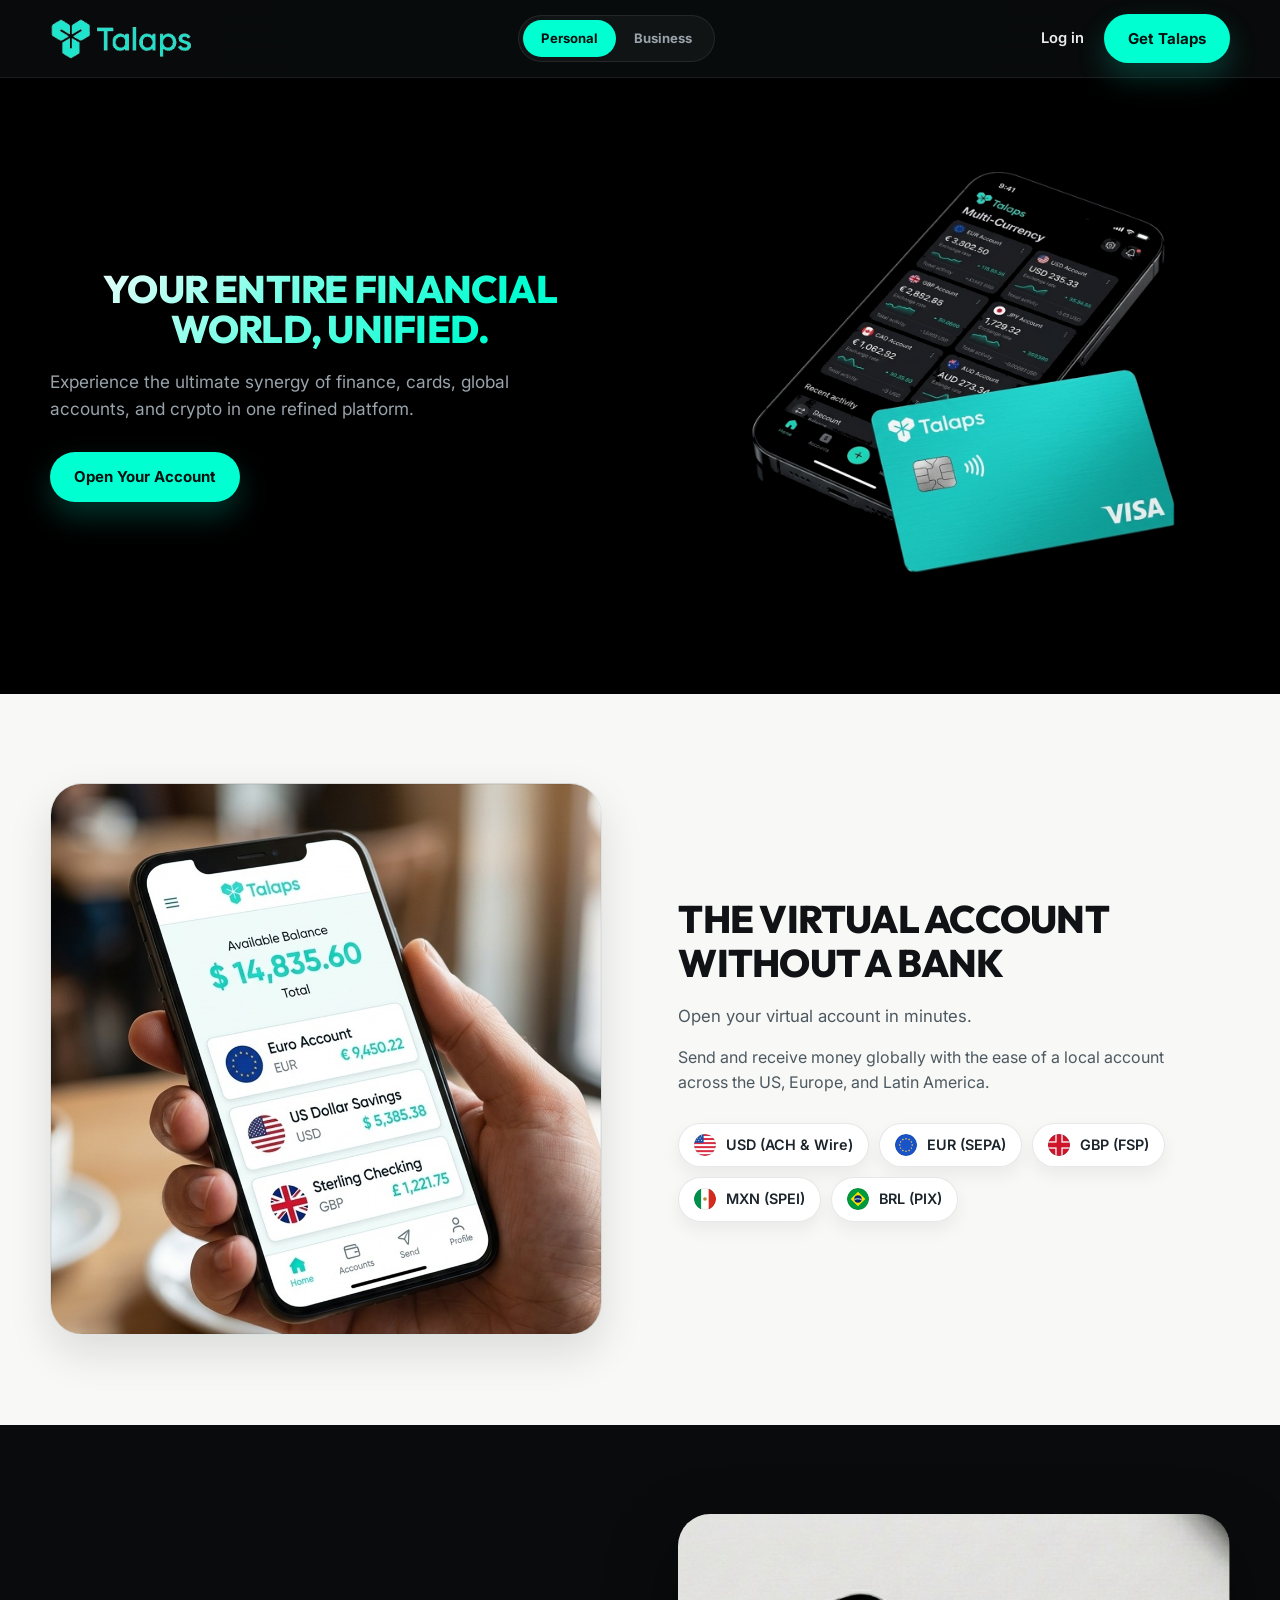
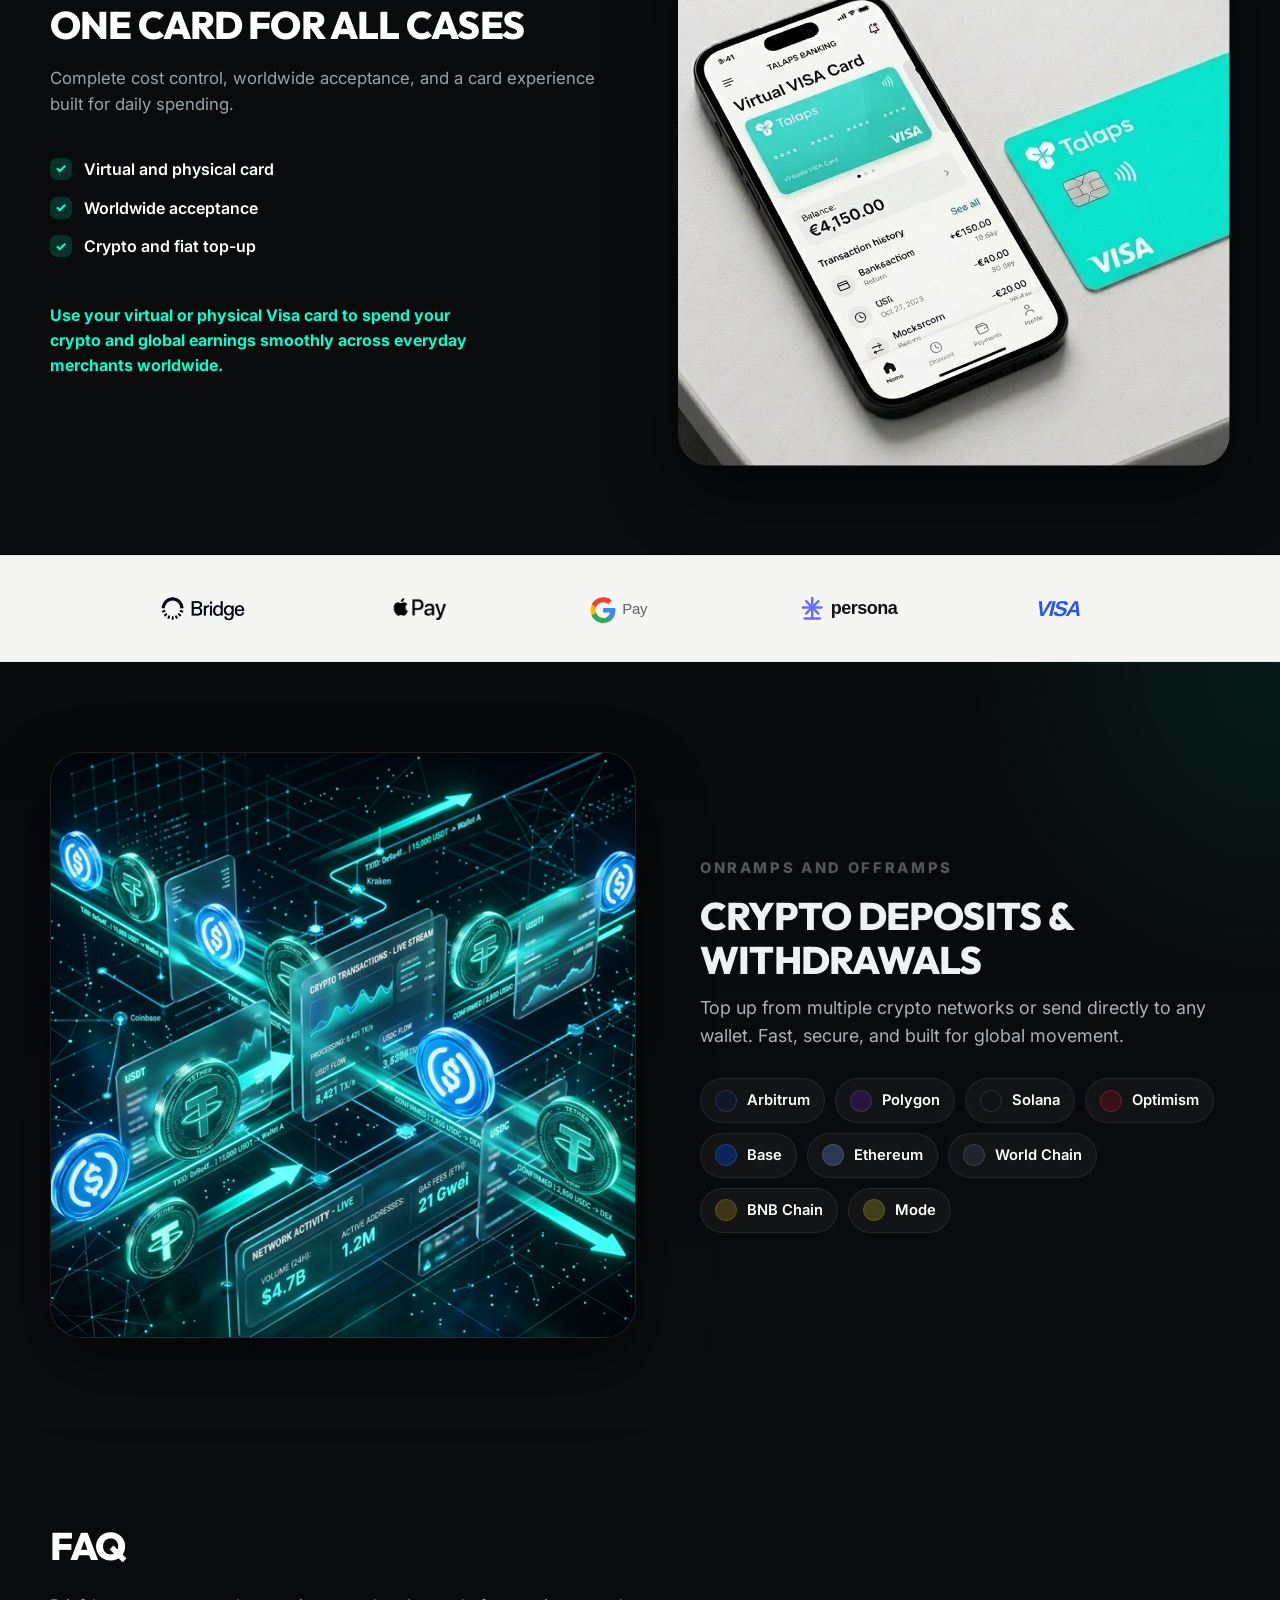
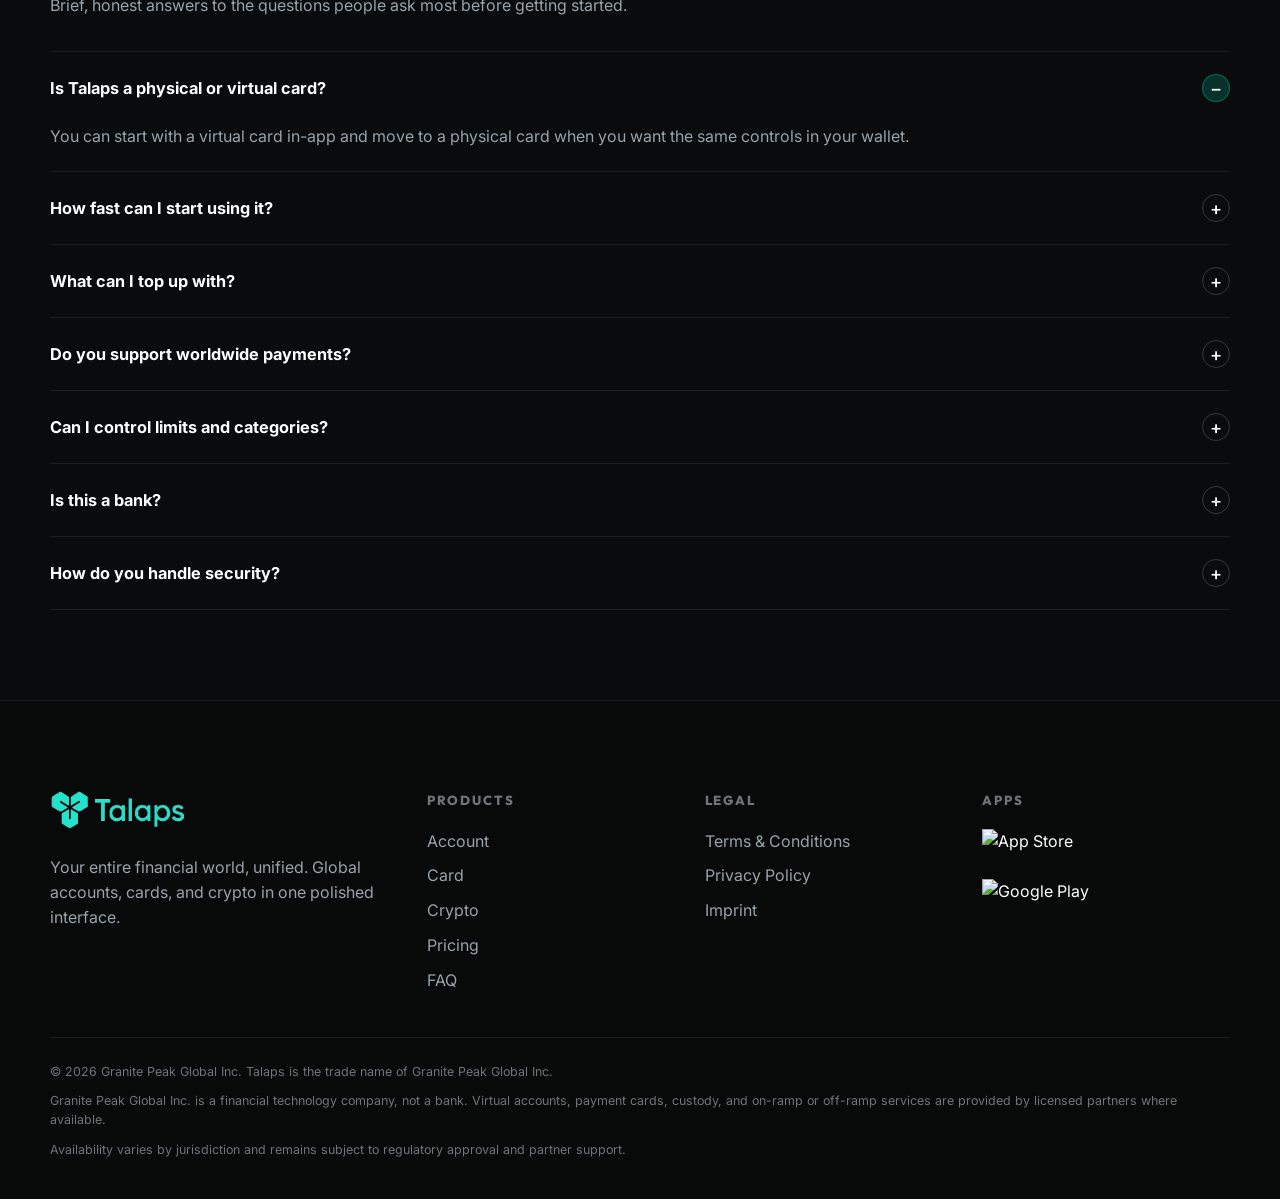
==== commit 99694b9d: "Talaps site visuals and assets" ====
--- a/index.html
+++ b/index.html
@@ -21,10 +21,10 @@
                 <img src="assets/talaps555_clean_edgepeeled.png" alt="Talaps" class="logo-img">
             </a>
 
-            <div class="segment-menu" data-segment-menu>
+            <div class="segment-menu" data-segment-menu data-default-panel="personal">
                 <div class="toggle-pill" aria-label="Product type">
                     <button type="button" class="toggle-btn active" data-type="personal" data-segment-panel="personal">Personal</button>
-                    <button type="button" class="toggle-btn" data-type="business" data-segment-panel="business">Business</button>
+                    <a href="business.html" class="toggle-btn toggle-link">Business</a>
                 </div>
 
                 <div class="segment-submenu active" data-segment-submenu="personal" aria-label="Personal product categories">
@@ -33,11 +33,6 @@
                     <a href="crypto.html" class="submenu-link">Crypto</a>
                 </div>
 
-                <div class="segment-submenu" data-segment-submenu="business" aria-label="Business product categories">
-                    <a href="business.html#business-accounts" class="submenu-link">Accounts</a>
-                    <a href="business.html#business-cards" class="submenu-link">Cards</a>
-                    <a href="business.html#business-crypto" class="submenu-link">Crypto</a>
-                </div>
             </div>
 
             <div class="nav-actions">
@@ -66,7 +61,7 @@
 
                 <div class="hero-visual reveal" data-reveal="right">
                     <div class="media-shell media-shell-hero hero-cutout-shell parallax-media">
-                        <img src="assets/talaps123_cutout.png" alt="Talaps cards preview" class="hero-img hero-cutout-img">
+                        <img src="assets/talaps11_cutout.png" alt="Talaps cards preview" class="hero-img hero-cutout-img">
                     </div>
                 </div>
             </div>
@@ -139,76 +134,37 @@
                 <div class="partner-marquee-window">
                     <div class="partner-marquee-track">
                         <div class="partner-marquee-set">
+                            <div class="partner-mark" aria-label="Bridge">
+                                <img src="assets/bridge_logo.avif" alt="Bridge" class="partner-mark-wordmark partner-mark-wordmark-bridge">
+                            </div>
+                            <div class="partner-mark" aria-label="Apple Pay">
+                                <img src="assets/partner-applepay-clean.png" alt="Apple Pay" class="partner-mark-wordmark partner-mark-wordmark-applepay">
+                            </div>
+                            <div class="partner-mark" aria-label="Google Pay">
+                                <img src="assets/partner-googlepay.svg" alt="Google Pay" class="partner-mark-wordmark partner-mark-wordmark-gpay">
+                            </div>
                             <div class="partner-mark" aria-label="persona">
-                                <img src="assets/partner-persona.svg" alt="persona" class="partner-mark-wordmark partner-mark-persona">
+                                <img src="assets/partner-persona.svg" alt="persona" class="partner-mark-wordmark partner-mark-wordmark-persona">
                             </div>
                             <div class="partner-mark" aria-label="Visa">
-                                <img src="assets/partner-visa.svg" alt="Visa" class="partner-mark-wordmark partner-mark-visa">
-                            </div>
-                            <div class="partner-mark" aria-label="Bridge">
-                                <img src="assets/partner-bridge.svg" alt="Bridge" class="partner-mark-wordmark partner-mark-bridge">
-                            </div>
-                            <div class="partner-mark partner-mark-apple" aria-label="Apple Pay">
-                                <img src="https://upload.wikimedia.org/wikipedia/commons/f/fa/Apple_logo_black.svg" alt=""
-                                    class="partner-mark-svg partner-mark-apple-icon" aria-hidden="true">
-                                <span>Pay</span>
-                            </div>
-                            <div class="partner-mark" aria-label="Google Pay">
-                                <img src="assets/partner-googlepay.svg" alt="Google Pay" class="partner-mark-wordmark partner-mark-gpay">
-                            </div>
-                            <div class="partner-mark" aria-label="persona">
-                                <img src="assets/partner-persona.svg" alt="persona" class="partner-mark-wordmark partner-mark-persona">
-                            </div>
-                            <div class="partner-mark" aria-label="Visa">
-                                <img src="assets/partner-visa.svg" alt="Visa" class="partner-mark-wordmark partner-mark-visa">
-                            </div>
-                            <div class="partner-mark" aria-label="Bridge">
-                                <img src="assets/partner-bridge.svg" alt="Bridge" class="partner-mark-wordmark partner-mark-bridge">
-                            </div>
-                            <div class="partner-mark partner-mark-apple" aria-label="Apple Pay">
-                                <img src="https://upload.wikimedia.org/wikipedia/commons/f/fa/Apple_logo_black.svg" alt=""
-                                    class="partner-mark-svg partner-mark-apple-icon" aria-hidden="true">
-                                <span>Pay</span>
-                            </div>
-                            <div class="partner-mark" aria-label="Google Pay">
-                                <img src="assets/partner-googlepay.svg" alt="Google Pay" class="partner-mark-wordmark partner-mark-gpay">
-                            </div>
-                        </div>
-
+                                <img src="assets/partner-visa.svg" alt="Visa" class="partner-mark-wordmark partner-mark-wordmark-visa">
+                            </div>
+                        </div>
                         <div class="partner-marquee-set" aria-hidden="true">
                             <div class="partner-mark">
-                                <img src="assets/partner-persona.svg" alt="" class="partner-mark-wordmark partner-mark-persona">
-                            </div>
-                            <div class="partner-mark">
-                                <img src="assets/partner-visa.svg" alt="" class="partner-mark-wordmark partner-mark-visa">
-                            </div>
-                            <div class="partner-mark">
-                                <img src="assets/partner-bridge.svg" alt="" class="partner-mark-wordmark partner-mark-bridge">
-                            </div>
-                            <div class="partner-mark partner-mark-apple">
-                                <img src="https://upload.wikimedia.org/wikipedia/commons/f/fa/Apple_logo_black.svg" alt=""
-                                    class="partner-mark-svg partner-mark-apple-icon" aria-hidden="true">
-                                <span>Pay</span>
-                            </div>
-                            <div class="partner-mark">
-                                <img src="assets/partner-googlepay.svg" alt="" class="partner-mark-wordmark partner-mark-gpay">
-                            </div>
-                            <div class="partner-mark">
-                                <img src="assets/partner-persona.svg" alt="" class="partner-mark-wordmark partner-mark-persona">
-                            </div>
-                            <div class="partner-mark">
-                                <img src="assets/partner-visa.svg" alt="" class="partner-mark-wordmark partner-mark-visa">
-                            </div>
-                            <div class="partner-mark">
-                                <img src="assets/partner-bridge.svg" alt="" class="partner-mark-wordmark partner-mark-bridge">
-                            </div>
-                            <div class="partner-mark partner-mark-apple">
-                                <img src="https://upload.wikimedia.org/wikipedia/commons/f/fa/Apple_logo_black.svg" alt=""
-                                    class="partner-mark-svg partner-mark-apple-icon" aria-hidden="true">
-                                <span>Pay</span>
-                            </div>
-                            <div class="partner-mark">
-                                <img src="assets/partner-googlepay.svg" alt="" class="partner-mark-wordmark partner-mark-gpay">
+                                <img src="assets/bridge_logo.avif" alt="" class="partner-mark-wordmark partner-mark-wordmark-bridge">
+                            </div>
+                            <div class="partner-mark">
+                                <img src="assets/partner-applepay-clean.png" alt="" class="partner-mark-wordmark partner-mark-wordmark-applepay">
+                            </div>
+                            <div class="partner-mark">
+                                <img src="assets/partner-googlepay.svg" alt="" class="partner-mark-wordmark partner-mark-wordmark-gpay">
+                            </div>
+                            <div class="partner-mark">
+                                <img src="assets/partner-persona.svg" alt="" class="partner-mark-wordmark partner-mark-wordmark-persona">
+                            </div>
+                            <div class="partner-mark">
+                                <img src="assets/partner-visa.svg" alt="" class="partner-mark-wordmark partner-mark-wordmark-visa">
                             </div>
                         </div>
                     </div>
@@ -260,6 +216,7 @@
                         <div class="faq-item active">
                             <button class="faq-trigger" aria-expanded="true">
                                 <span>Is Talaps a physical or virtual card?</span>
+                                <span class="faq-symbol" aria-hidden="true">+</span>
                             </button>
                             <div class="faq-answer">
                                 <div class="faq-answer-inner">
@@ -272,6 +229,7 @@
                         <div class="faq-item">
                             <button class="faq-trigger" aria-expanded="false">
                                 <span>How fast can I start using it?</span>
+                                <span class="faq-symbol" aria-hidden="true">+</span>
                             </button>
                             <div class="faq-answer">
                                 <div class="faq-answer-inner">
@@ -284,6 +242,7 @@
                         <div class="faq-item">
                             <button class="faq-trigger" aria-expanded="false">
                                 <span>What can I top up with?</span>
+                                <span class="faq-symbol" aria-hidden="true">+</span>
                             </button>
                             <div class="faq-answer">
                                 <div class="faq-answer-inner">
@@ -296,6 +255,7 @@
                         <div class="faq-item">
                             <button class="faq-trigger" aria-expanded="false">
                                 <span>Do you support worldwide payments?</span>
+                                <span class="faq-symbol" aria-hidden="true">+</span>
                             </button>
                             <div class="faq-answer">
                                 <div class="faq-answer-inner">
@@ -308,6 +268,7 @@
                         <div class="faq-item">
                             <button class="faq-trigger" aria-expanded="false">
                                 <span>Can I control limits and categories?</span>
+                                <span class="faq-symbol" aria-hidden="true">+</span>
                             </button>
                             <div class="faq-answer">
                                 <div class="faq-answer-inner">
@@ -320,6 +281,7 @@
                         <div class="faq-item">
                             <button class="faq-trigger" aria-expanded="false">
                                 <span>Is this a bank?</span>
+                                <span class="faq-symbol" aria-hidden="true">+</span>
                             </button>
                             <div class="faq-answer">
                                 <div class="faq-answer-inner">
@@ -332,6 +294,7 @@
                         <div class="faq-item">
                             <button class="faq-trigger" aria-expanded="false">
                                 <span>How do you handle security?</span>
+                                <span class="faq-symbol" aria-hidden="true">+</span>
                             </button>
                             <div class="faq-answer">
                                 <div class="faq-answer-inner">
--- a/style.css
+++ b/style.css
@@ -249,12 +249,24 @@
     font-size: 0.82rem;
     font-weight: 700;
     cursor: pointer;
+    display: inline-flex;
+    align-items: center;
+    justify-content: center;
+    text-decoration: none;
     transition: background var(--transition-smooth), color var(--transition-smooth), transform var(--transition-smooth);
 }
 
 .toggle-btn.active {
     background: var(--accent);
     color: #041010;
+}
+
+.toggle-link {
+    color: var(--text-secondary);
+}
+
+.toggle-link:hover {
+    color: #ffffff;
 }
 
 .nav-actions {
@@ -276,8 +288,8 @@
 
 .nav-auth-btn {
     min-height: 44px;
-    padding: 11px 18px;
-    font-size: 0.88rem;
+    padding: 8px 18px;
+    font-size: 0.82rem;
     white-space: nowrap;
 }
 
@@ -1225,11 +1237,13 @@
 }
 
 .flag-eu {
-    background-image: url("data:image/svg+xml,%3Csvg xmlns='http://www.w3.org/2000/svg' viewBox='0 0 24 24'%3E%3Ccircle cx='12' cy='12' r='12' fill='%231a53c7'/%3E%3Cg fill='%23ffd84d'%3E%3Ccircle cx='12' cy='4.2' r='1'/%3E%3Ccircle cx='16.6' cy='5.4' r='1'/%3E%3Ccircle cx='19.8' cy='8.8' r='1'/%3E%3Ccircle cx='21' cy='13.4' r='1'/%3E%3Ccircle cx='19.8' cy='18' r='1'/%3E%3Ccircle cx='16.6' cy='21.4' r='1'/%3E%3Ccircle cx='12' cy='22.6' r='1'/%3E%3Ccircle cx='7.4' cy='21.4' r='1'/%3E%3Ccircle cx='4.2' cy='18' r='1'/%3E%3Ccircle cx='3' cy='13.4' r='1'/%3E%3Ccircle cx='4.2' cy='8.8' r='1'/%3E%3Ccircle cx='7.4' cy='5.4' r='1'/%3E%3C/g%3E%3C/svg%3E");
+    background-image: url("data:image/svg+xml,%3Csvg xmlns='http://www.w3.org/2000/svg' viewBox='0 0 24 24'%3E%3Ccircle cx='12' cy='12' r='12' fill='%231a53c7'/%3E%3Cg fill='%23ffd84d'%3E%3Ccircle cx='12' cy='5.2' r='0.8'/%3E%3Ccircle cx='15.4' cy='6.1' r='0.8'/%3E%3Ccircle cx='17.9' cy='8.6' r='0.8'/%3E%3Ccircle cx='18.8' cy='12' r='0.8'/%3E%3Ccircle cx='17.9' cy='15.4' r='0.8'/%3E%3Ccircle cx='15.4' cy='17.9' r='0.8'/%3E%3Ccircle cx='12' cy='18.8' r='0.8'/%3E%3Ccircle cx='8.6' cy='17.9' r='0.8'/%3E%3Ccircle cx='6.1' cy='15.4' r='0.8'/%3E%3Ccircle cx='5.2' cy='12' r='0.8'/%3E%3Ccircle cx='6.1' cy='8.6' r='0.8'/%3E%3Ccircle cx='8.6' cy='6.1' r='0.8'/%3E%3C/g%3E%3C/svg%3E");
+    background-size: 100% 100%;
 }
 
 .flag-gb {
-    background-image: url("data:image/svg+xml,%3Csvg xmlns='http://www.w3.org/2000/svg' viewBox='0 0 24 24'%3E%3Cdefs%3E%3CclipPath id='c'%3E%3Ccircle cx='12' cy='12' r='12'/%3E%3C/clipPath%3E%3C/defs%3E%3Cg clip-path='url(%23c)'%3E%3Crect width='24' height='24' fill='%230d3b8d'/%3E%3Cpath d='M0 3l3-3 21 21-3 3zM21 0l3 3L3 24l-3-3z' fill='%23fff'/%3E%3Cpath d='M0 4.5L4.5 0l19.5 19.5L19.5 24zM19.5 0L24 4.5 4.5 24 0 19.5z' fill='%23cf2033'/%3E%3Crect x='9' width='6' height='24' fill='%23fff'/%3E%3Crect y='9' width='24' height='6' fill='%23fff'/%3E%3Crect x='10.2' width='3.6' height='24' fill='%23cf2033'/%3E%3Crect y='10.2' width='24' height='3.6' fill='%23cf2033'/%3E%3C/g%3E%3C/svg%3E");
+    background-image: url("data:image/svg+xml,%3Csvg xmlns='http://www.w3.org/2000/svg' viewBox='0 0 24 24'%3E%3Cdefs%3E%3CclipPath id='c'%3E%3Ccircle cx='12' cy='12' r='12'/%3E%3C/clipPath%3E%3C/defs%3E%3Cg clip-path='url(%23c)'%3E%3Crect width='24' height='24' fill='%2301247d'/%3E%3Cpath d='M-2 2.5L2.5-2 26 21.5 21.5 26zM21.5-2L26 2.5 2.5 26-2 21.5z' fill='%23fff'/%3E%3Cpath d='M-2 4.2L4.2-2 26 19.8 19.8 26zM19.8-2L26 4.2 4.2 26-2 19.8z' fill='%23cf142b'/%3E%3Crect x='8' width='8' height='24' fill='%23fff'/%3E%3Crect y='8' width='24' height='8' fill='%23fff'/%3E%3Crect x='9.4' width='5.2' height='24' fill='%23cf142b'/%3E%3Crect y='9.4' width='24' height='5.2' fill='%23cf142b'/%3E%3C/g%3E%3C/svg%3E");
+    background-size: 100% 100%;
 }
 
 .flag-mx {
@@ -1281,110 +1295,96 @@
 }
 
 .partner-marquee-section {
-    --partner-cover-width: clamp(72px, 8vw, 118px);
+    --partner-safe-gutter: clamp(18px, 2.2vw, 28px);
+    --partner-gap: clamp(42px, 5vw, 76px);
+    --partner-logo-height: clamp(23px, 2vw, 29px);
+    --partner-slot-width: clamp(132px, 12vw, 154px);
+    --partner-wordmark-width: clamp(88px, 8vw, 96px);
+    --partner-duration: 24s;
     background: #f5f5f3;
     border-top: 1px solid rgba(10, 18, 24, 0.06);
     border-bottom: 1px solid rgba(10, 18, 24, 0.06);
 }
 
 .partner-marquee-shell {
-    position: relative;
-    isolation: isolate;
-    width: min(calc(100% - 48px), 1600px);
+    width: min(calc(100% - 48px), 1120px);
     margin: 0 auto;
-    padding: clamp(34px, 4.4vw, 50px) 0;
-}
-
-.partner-marquee-shell::before,
-.partner-marquee-shell::after {
-    content: "";
-    position: absolute;
-    top: 0;
-    bottom: 0;
-    width: var(--partner-cover-width);
-    background: #f5f5f3;
-    pointer-events: none;
-    z-index: 2;
-}
-
-.partner-marquee-shell::before {
-    left: 0;
-}
-
-.partner-marquee-shell::after {
-    right: 0;
+    padding: clamp(24px, 3vw, 32px) 0;
 }
 
 .partner-marquee-window {
     position: relative;
-    z-index: 1;
     overflow: hidden;
-    padding-inline: 0;
-    mask-image: none;
-    -webkit-mask-image: none;
+    padding-inline: clamp(10px, 1.5vw, 18px);
 }
 
 .partner-marquee-track {
     display: flex;
     align-items: center;
-    gap: 0;
     width: max-content;
     min-width: max-content;
-    animation: partner-marquee-scroll 31s linear infinite;
+    animation: partner-marquee-scroll var(--partner-duration) linear infinite;
+    animation-play-state: running;
     will-change: transform;
 }
 
 .partner-marquee-set {
     display: flex;
     align-items: center;
-    gap: clamp(44px, 6vw, 110px);
-    flex-shrink: 0;
+    justify-content: flex-start;
+    gap: var(--partner-gap);
+    flex: 0 0 auto;
     min-width: max-content;
-    padding-inline: clamp(14px, 2vw, 28px);
+    padding-inline: var(--partner-safe-gutter);
 }
 
 .partner-mark {
     display: inline-flex;
     align-items: center;
     justify-content: center;
-    min-width: fit-content;
-    height: 54px;
+    flex: 0 0 auto;
+    width: var(--partner-slot-width);
+    height: clamp(36px, 3.2vw, 42px);
     color: #101215;
     line-height: 1;
     white-space: nowrap;
-    flex: 0 0 auto;
-}
-
-.partner-mark-apple {
-    gap: 10px;
-    font-size: clamp(2rem, 2vw, 2.35rem);
-    font-weight: 700;
-    letter-spacing: -0.05em;
-}
-
-.partner-mark-svg {
-    display: inline-block;
-    flex-shrink: 0;
-}
-
-.partner-mark-apple-icon {
-    width: 0.8em;
-    height: 0.95em;
+    padding: 0 8px;
 }
 
 .partner-mark-wordmark {
     display: block;
-    width: auto;
+    width: var(--partner-wordmark-width);
+    height: var(--partner-logo-height);
     max-width: 100%;
+    max-height: 100%;
     object-fit: contain;
-    flex-shrink: 0;
-}
-
-.partner-mark-gpay,
-.partner-mark-persona,
-.partner-mark-visa,
-.partner-mark-bridge {
-    height: 38px;
+}
+
+.partner-mark-wordmark-applepay {
+    width: var(--partner-wordmark-width);
+    transform: scale(0.9);
+    transform-origin: center center;
+}
+
+.partner-mark-wordmark-bridge {
+    transform: scale(0.9);
+    transform-origin: center center;
+}
+
+.partner-mark-wordmark-gpay {
+    width: var(--partner-wordmark-width);
+    transform: scale(1.22);
+    transform-origin: center center;
+}
+
+.partner-mark-wordmark-persona {
+    transform: scale(1.2);
+    transform-origin: center center;
+}
+
+.partner-mark-wordmark-visa {
+    transform: scale(1.14);
+    transform-origin: center center;
 }
 
 @keyframes partner-marquee-scroll {
@@ -1494,10 +1494,10 @@
 }
 
 .crypto-deposits-title {
-    max-width: 720px;
-    font-size: clamp(3rem, 5vw, 4.95rem);
-    line-height: 0.92;
-    letter-spacing: -0.05em;
+    max-width: 520px;
+    font-size: clamp(1.95rem, 3vw, 2.65rem);
+    line-height: 1.15;
+    letter-spacing: -0.02em;
     color: #eef2f5;
 }
 
@@ -1684,11 +1684,23 @@
 }
 
 .faq-symbol {
-    display: none;
+    margin-left: auto;
+    display: inline-flex;
+    align-items: center;
+    justify-content: center;
+    width: 28px;
+    height: 28px;
+    flex: 0 0 28px;
+    border: 1px solid rgba(255, 255, 255, 0.18);
+    border-radius: 999px;
+    color: var(--accent-bright);
+    font-size: 1.15rem;
+    font-weight: 500;
+    line-height: 1;
+    background: transparent;
 }
 
 .faq-item.active .faq-symbol {
-    transform: rotate(45deg);
     border-color: var(--accent-border);
     background: var(--accent-soft);
 }
@@ -2084,37 +2096,23 @@
     }
 
     .partner-marquee-shell {
-        --partner-cover-width: 64px;
-        width: min(calc(100% - 28px), 1600px);
-        padding: 28px 0;
-    }
-
-    .partner-marquee-window {
-        padding-inline: 0;
+        --partner-safe-gutter: 16px;
+        width: min(calc(100% - 28px), 1100px);
+        padding: 22px 0;
     }
 
     .partner-marquee-track {
-        animation-duration: 27s;
+        animation-duration: 22s;
     }
 
     .partner-marquee-set {
-        gap: clamp(24px, 4vw, 52px);
-        padding-inline: 10px;
+        gap: 28px;
+        padding-inline: var(--partner-safe-gutter);
     }
 
     .partner-mark {
-        height: 44px;
-    }
-
-    .partner-mark-apple {
-        font-size: 1.62rem;
-    }
-
-    .partner-mark-gpay,
-    .partner-mark-persona,
-    .partner-mark-visa,
-    .partner-mark-bridge {
-        height: 30px;
+        width: clamp(118px, 20vw, 138px);
+        height: 34px;
     }
 
 }
@@ -2122,6 +2120,11 @@
 @media (max-width: 560px) {
     :root {
         --hero-edge-gap: 42px;
+    }
+
+    .partner-marquee-section {
+        --partner-logo-height: 22px;
+        --partner-wordmark-width: 74px;
     }
 
     .navbar {
@@ -2182,9 +2185,9 @@
     }
 
     .partner-marquee-shell {
-        --partner-cover-width: 44px;
-        width: calc(100% - 20px);
-        padding: 22px 0;
+        --partner-safe-gutter: 8px;
+        width: calc(100% - 16px);
+        padding: 14px 0;
     }
 
     .partner-marquee-window {
@@ -2192,28 +2195,36 @@
     }
 
     .partner-marquee-track {
-        animation-duration: 24s;
+        animation-duration: 18s;
     }
 
     .partner-marquee-set {
-        gap: 22px;
-        padding-inline: 8px;
+        gap: 14px;
+        padding-inline: var(--partner-safe-gutter);
     }
 
     .partner-mark {
-        height: 36px;
-    }
-
-    .partner-mark-apple {
-        gap: 8px;
-        font-size: 1.28rem;
-    }
-
-    .partner-mark-gpay,
-    .partner-mark-persona,
-    .partner-mark-visa,
-    .partner-mark-bridge {
-        height: 22px;
+        width: 96px;
+        height: 30px;
+        padding: 0 4px;
+    }
+
+    .partner-mark-wordmark-applepay {
+        width: var(--partner-wordmark-width);
+        transform: scale(0.92);
+    }
+
+    .partner-mark-wordmark-gpay {
+        width: var(--partner-wordmark-width);
+        transform: scale(1.16);
+    }
+
+    .partner-mark-wordmark-persona {
+        transform: scale(1.14);
+    }
+
+    .partner-mark-wordmark-visa {
+        transform: scale(1.1);
     }
 
     .auth-modal {
@@ -2291,6 +2302,55 @@
 
     .stack-showcase {
         width: min(100%, 420px);
+    }
+}
+
+@media (max-width: 420px) {
+    .partner-marquee-section {
+        --partner-logo-height: 18px;
+        --partner-wordmark-width: 56px;
+    }
+
+    .partner-marquee-shell {
+        --partner-safe-gutter: 4px;
+        width: calc(100% - 8px);
+        padding: 12px 0;
+    }
+
+    .partner-marquee-track {
+        animation-duration: 16s;
+    }
+
+    .partner-marquee-set {
+        gap: 8px;
+    }
+
+    .partner-mark {
+        width: 70px;
+        height: 24px;
+        padding: 0 2px;
+    }
+
+    .partner-mark-wordmark {
+        max-width: 66px;
+    }
+
+    .partner-mark-wordmark-applepay {
+        width: var(--partner-wordmark-width);
+        transform: scale(0.94);
+    }
+
+    .partner-mark-wordmark-gpay {
+        width: var(--partner-wordmark-width);
+        transform: scale(1.1);
+    }
+
+    .partner-mark-wordmark-persona {
+        transform: scale(1.1);
+    }
+
+    .partner-mark-wordmark-visa {
+        transform: scale(1.06);
     }
 }
 
@@ -2775,8 +2835,10 @@
 }
 
 .cardsref-type {
-    display: grid;
-    justify-items: start;
+    display: flex;
+    flex-direction: column;
+    align-items: flex-start;
+    gap: 14px;
 }
 
 .cardsref-card {
@@ -2896,6 +2958,29 @@
     line-height: 0.95;
 }
 
+/* Override older checklist positioning so both card lists align cleanly. */
+.cardsref-checks {
+    margin: 0;
+    gap: 12px;
+}
+
+.cardsref-checks li {
+    display: flex;
+    align-items: center;
+    gap: 10px;
+    padding-left: 0;
+    line-height: 1.35;
+}
+
+.cardsref-checks li::before {
+    content: "\2713";
+    position: static;
+    flex: 0 0 17px;
+    display: flex;
+    align-items: center;
+    justify-content: center;
+}
+
 .cardsref-faq > p {
     margin: 8px 0 0;
     color: #eff6fb;
@@ -3357,12 +3442,9 @@
     color: #ffffff;
 }
 
-.accounts-page-body .navbar {
-    background: rgba(0, 0, 0, 0.95);
-}
-
 .accounts-page-main {
-    background: #000000;
+    background: var(--bg-light);
+    color: var(--text-dark);
 }
 
 .accounts-shell {
@@ -3372,37 +3454,42 @@
 
 .accounts-hero {
     background: #000000;
-    padding: clamp(54px, 8vw, 96px) 0 clamp(74px, 9vw, 108px);
+    padding: var(--hero-edge-gap) 0 clamp(74px, 9vw, 108px);
 }
 
 .accounts-hero-grid {
     display: grid;
-    grid-template-columns: minmax(0, 470px) minmax(0, 1fr);
-    gap: clamp(42px, 7vw, 110px);
+    grid-template-columns: minmax(0, 1fr) minmax(0, 1fr);
+    gap: clamp(24px, 3.4vw, 44px);
     align-items: center;
 }
 
 .accounts-hero-copy {
-    max-width: 470px;
+    max-width: 560px;
 }
 
 .accounts-hero-title {
-    font-size: clamp(3.1rem, 5.7vw, 5.2rem);
-    line-height: 0.94;
-    letter-spacing: -0.035em;
-    color: #85f9ef;
+    width: auto;
+    max-width: 560px;
+    margin: 0 0 20px;
+    font-size: clamp(2rem, 3vw, 2.85rem);
+    line-height: 1.02;
+    letter-spacing: -0.02em;
 }
 
 .accounts-hero-subtitle {
-    margin-top: 30px;
-    max-width: 360px;
-    color: #ffffff;
-    font-size: clamp(1.02rem, 1.5vw, 1.18rem);
-    line-height: 1.48;
+    max-width: 500px;
+    margin-bottom: 30px;
+}
+
+.accounts-hero-actions {
+    display: flex;
+    align-items: center;
+    flex-wrap: wrap;
+    gap: 16px 20px;
 }
 
 .accounts-hero-cta {
-    margin-top: 42px;
     min-width: 168px;
 }
 
@@ -3502,9 +3589,10 @@
 }
 
 .accounts-features-section {
-    background: #efefef;
-    color: #0a0f14;
-    padding: clamp(56px, 8vw, 90px) 0;
+    background: var(--bg-light);
+    color: var(--text-dark);
+    padding: clamp(52px, 8vw, 88px) 0;
+    border-top: 1px solid var(--border-light);
 }
 
 .accounts-section-head {
@@ -3512,41 +3600,53 @@
 }
 
 .accounts-section-head h2 {
-    font-size: clamp(3rem, 5vw, 4.35rem);
-    line-height: 0.98;
-    color: #070b10;
+    font-size: clamp(1.95rem, 3vw, 2.65rem);
+    line-height: 1.05;
+    color: var(--text-dark);
 }
 
 .accounts-section-head p {
     margin: 18px auto 0;
-    max-width: 760px;
-    color: #2d3944;
-    font-size: clamp(1rem, 1.35vw, 1.2rem);
+    max-width: 620px;
+    color: #4d5961;
+    font-size: clamp(1rem, 1.35vw, 1.12rem);
 }
 
 .accounts-feature-grid {
-    margin-top: 58px;
+    margin-top: 42px;
     display: grid;
     grid-template-columns: repeat(3, minmax(0, 1fr));
-    gap: 34px;
+    gap: 28px;
 }
 
 .accounts-feature-card {
-    min-height: 338px;
-    border: 2px solid #11e8d6;
-    border-radius: 26px;
-    background: linear-gradient(180deg, #a6f5ee 0%, #93efe5 100%);
-    padding: 26px 24px 24px;
-    box-shadow: 0 10px 22px rgba(0, 0, 0, 0.06);
+    min-height: 0;
+    border: 1px solid var(--border-light);
+    border-radius: var(--radius-lg);
+    background:
+        radial-gradient(circle at top, rgba(0, 255, 209, 0.06), transparent 42%),
+        linear-gradient(180deg, #ffffff 0%, #f2f6f5 100%);
+    padding: 28px 26px 24px;
+    box-shadow: 0 18px 44px rgba(20, 30, 34, 0.08);
+    transition: transform var(--transition-smooth), border-color var(--transition-smooth), box-shadow var(--transition-smooth);
+}
+
+.accounts-feature-card:hover {
+    transform: translateY(-4px);
+    border-color: var(--accent-border);
+    box-shadow: 0 24px 54px rgba(20, 30, 34, 0.12);
 }
 
 .accounts-feature-icon {
-    width: 56px;
-    height: 56px;
+    width: 58px;
+    height: 58px;
     display: inline-flex;
     align-items: center;
     justify-content: center;
-    color: #050a0f;
+    border-radius: 18px;
+    border: 1px solid var(--accent-border);
+    background: var(--accent-soft);
+    color: var(--accent);
 }
 
 .accounts-feature-icon svg {
@@ -3560,26 +3660,26 @@
 }
 
 .accounts-feature-card h3 {
-    margin-top: 14px;
-    font-family: 'Inter', sans-serif;
-    font-size: 1.7rem;
-    font-weight: 800;
-    line-height: 1.08;
-    letter-spacing: -0.045em;
-    text-transform: none;
+    margin-top: 18px;
+    font-size: 1.4rem;
+    line-height: 1.05;
+    letter-spacing: -0.03em;
     color: #081117;
 }
 
 .accounts-feature-card p {
-    margin-top: 14px;
-    color: #102029;
-    font-size: 1rem;
-    line-height: 1.44;
+    margin-top: 12px;
+    color: #42505a;
+    font-size: 0.96rem;
+    line-height: 1.55;
 }
 
 .accounts-apply-section {
-    background: #000000;
+    background:
+        radial-gradient(circle at top right, rgba(0, 255, 209, 0.06), transparent 24%),
+        #000000;
     padding: clamp(66px, 9vw, 104px) 0;
+    border-top: 1px solid var(--border-dark);
 }
 
 .accounts-apply-grid {
@@ -3592,17 +3692,22 @@
 .accounts-apply-frame {
     position: relative;
     width: min(100%, 540px);
-    background: transparent;
-    padding: 0;
+    border-radius: var(--radius-xl);
+    border: 1px solid var(--border-dark);
+    background:
+        radial-gradient(circle at top, rgba(0, 255, 209, 0.08), transparent 40%),
+        linear-gradient(180deg, #111416 0%, #0b0d0f 100%);
+    padding: 16px;
     overflow: hidden;
+    box-shadow: var(--shadow-soft);
 }
 
 .accounts-apply-image {
     display: block;
     width: 100%;
     height: auto;
-    border-radius: 24px;
-    box-shadow: 0 22px 56px rgba(0, 0, 0, 0.2);
+    border-radius: calc(var(--radius-xl) - 8px);
+    box-shadow: none;
 }
 
 .accounts-apply-phone {
@@ -3669,9 +3774,12 @@
 }
 
 .accounts-apply-copy h2 {
-    font-size: clamp(3.15rem, 5vw, 4.75rem);
-    line-height: 0.96;
-    color: #88fff3;
+    font-size: clamp(2.2rem, 4vw, 3.35rem);
+    line-height: 1.02;
+    background: linear-gradient(135deg, #ffffff 0%, var(--accent) 82%);
+    -webkit-background-clip: text;
+    background-clip: text;
+    -webkit-text-fill-color: transparent;
 }
 
 .accounts-step-list {
@@ -3679,94 +3787,111 @@
     padding: 0;
     list-style: none;
     display: grid;
-    gap: 18px;
+    gap: 14px;
 }
 
 .accounts-step-list li {
     display: flex;
     align-items: center;
     gap: 14px;
+    padding: 14px 16px;
+    border: 1px solid var(--border-dark);
+    border-radius: 18px;
+    background: rgba(255, 255, 255, 0.03);
     color: #ffffff;
-    font-size: 1.45rem;
-    font-weight: 500;
+    font-size: 1.08rem;
+    font-weight: 600;
 }
 
 .accounts-step-number {
-    width: 32px;
-    height: 32px;
-    border: 2px solid #0fe9da;
+    width: 36px;
+    height: 36px;
+    border: 1px solid var(--accent-border);
     border-radius: 8px;
     display: inline-flex;
     align-items: center;
     justify-content: center;
-    color: #7ef8eb;
-    font-size: 1.05rem;
+    background: var(--accent-soft);
+    color: var(--accent);
+    font-size: 1rem;
     font-weight: 800;
     line-height: 1;
 }
 
 .accounts-apply-cta {
-    margin-top: 42px;
+    margin-top: 34px;
     min-width: 166px;
 }
 
 .accounts-note-section {
-    background: #efefef;
-    padding: 0 0 18px;
+    background: var(--bg-light);
+    padding: 0 0 clamp(34px, 6vw, 48px);
 }
 
 .accounts-note-banner {
-    border: 2px solid #10e7d8;
-    border-radius: 16px;
-    background: linear-gradient(180deg, #b7f8f2 0%, #a8f5ee 100%);
-    padding: 18px 26px;
+    border: 1px solid var(--border-light);
+    border-radius: var(--radius-lg);
+    background:
+        radial-gradient(circle at top, rgba(0, 255, 209, 0.08), transparent 42%),
+        linear-gradient(180deg, #ffffff 0%, #f1f8f7 100%);
+    padding: 24px 28px;
     text-align: center;
-    color: #050b10;
+    color: #0c161c;
     font-size: clamp(1rem, 1.28vw, 1.16rem);
-    font-weight: 500;
+    font-weight: 600;
     line-height: 1.48;
+    box-shadow: 0 18px 44px rgba(20, 30, 34, 0.08);
+}
+
+.accounts-note-banner p + p {
+    margin-top: 8px;
+    color: #4d5961;
 }
 
 .accounts-faq-section {
-    background: #000000;
-    padding: clamp(24px, 4vw, 34px) 0 clamp(36px, 6vw, 50px);
+    background: var(--bg-light);
+    padding: clamp(24px, 4vw, 34px) 0 clamp(48px, 7vw, 66px);
+    border-top: 1px solid var(--border-light);
 }
 
 .accounts-faq-shell {
     padding-top: 8px;
+    max-width: 920px;
 }
 
 .accounts-faq-title {
-    font-size: clamp(4rem, 7vw, 5.6rem);
-    line-height: 0.9;
-    color: #ffffff;
+    margin-bottom: 16px;
+    font-size: clamp(1.95rem, 3vw, 2.65rem);
+    line-height: 1.05;
+    color: var(--text-dark);
 }
 
 .accounts-faq-intro {
-    margin-top: 18px;
-    color: #ffffff;
+    max-width: 620px;
+    margin-bottom: 34px;
+    color: #4d5961;
     font-size: 1.04rem;
 }
 
 .accounts-faq-shell .faq-container {
-    margin-top: 18px;
-    border-top: 1px solid rgba(255, 255, 255, 0.12);
+    margin-top: 0;
+    border-top: 1px solid var(--border-light);
 }
 
 .accounts-faq-shell .faq-item {
-    border-bottom: 1px solid rgba(255, 255, 255, 0.1);
+    border-bottom: 1px solid var(--border-light);
 }
 
 .accounts-faq-shell .faq-trigger {
     padding-left: 0;
     padding-right: 0;
-    color: #ffffff;
+    color: var(--text-dark);
 }
 
 .accounts-faq-shell .faq-answer-inner {
     padding-left: 0;
     padding-right: 0;
-    color: rgba(255, 255, 255, 0.8);
+    color: #4d5961;
 }
 
 .accounts-footer {
@@ -3823,8 +3948,12 @@
     }
 
     .accounts-hero {
-        padding-top: 38px;
+        padding-top: 12px;
         padding-bottom: 54px;
+    }
+
+    .accounts-hero-grid {
+        gap: 12px;
     }
 
     .accounts-hero-title,
@@ -3833,6 +3962,29 @@
         font-size: clamp(2.5rem, 12vw, 4rem);
     }
 
+    .accounts-hero-copy {
+        order: 2;
+        max-width: 100%;
+    }
+
+    .accounts-hero-visual {
+        order: 1;
+        justify-content: flex-end;
+        margin-top: -4px;
+        margin-right: -18px;
+    }
+
+    .accounts-hero-composite {
+        width: min(100%, 640px);
+        max-width: none;
+    }
+
+    .accounts-hero-subtitle,
+    .accounts-hero-actions {
+        margin-left: 0;
+        margin-right: 0;
+    }
+
     .accounts-device-stage {
         min-height: 320px;
     }
